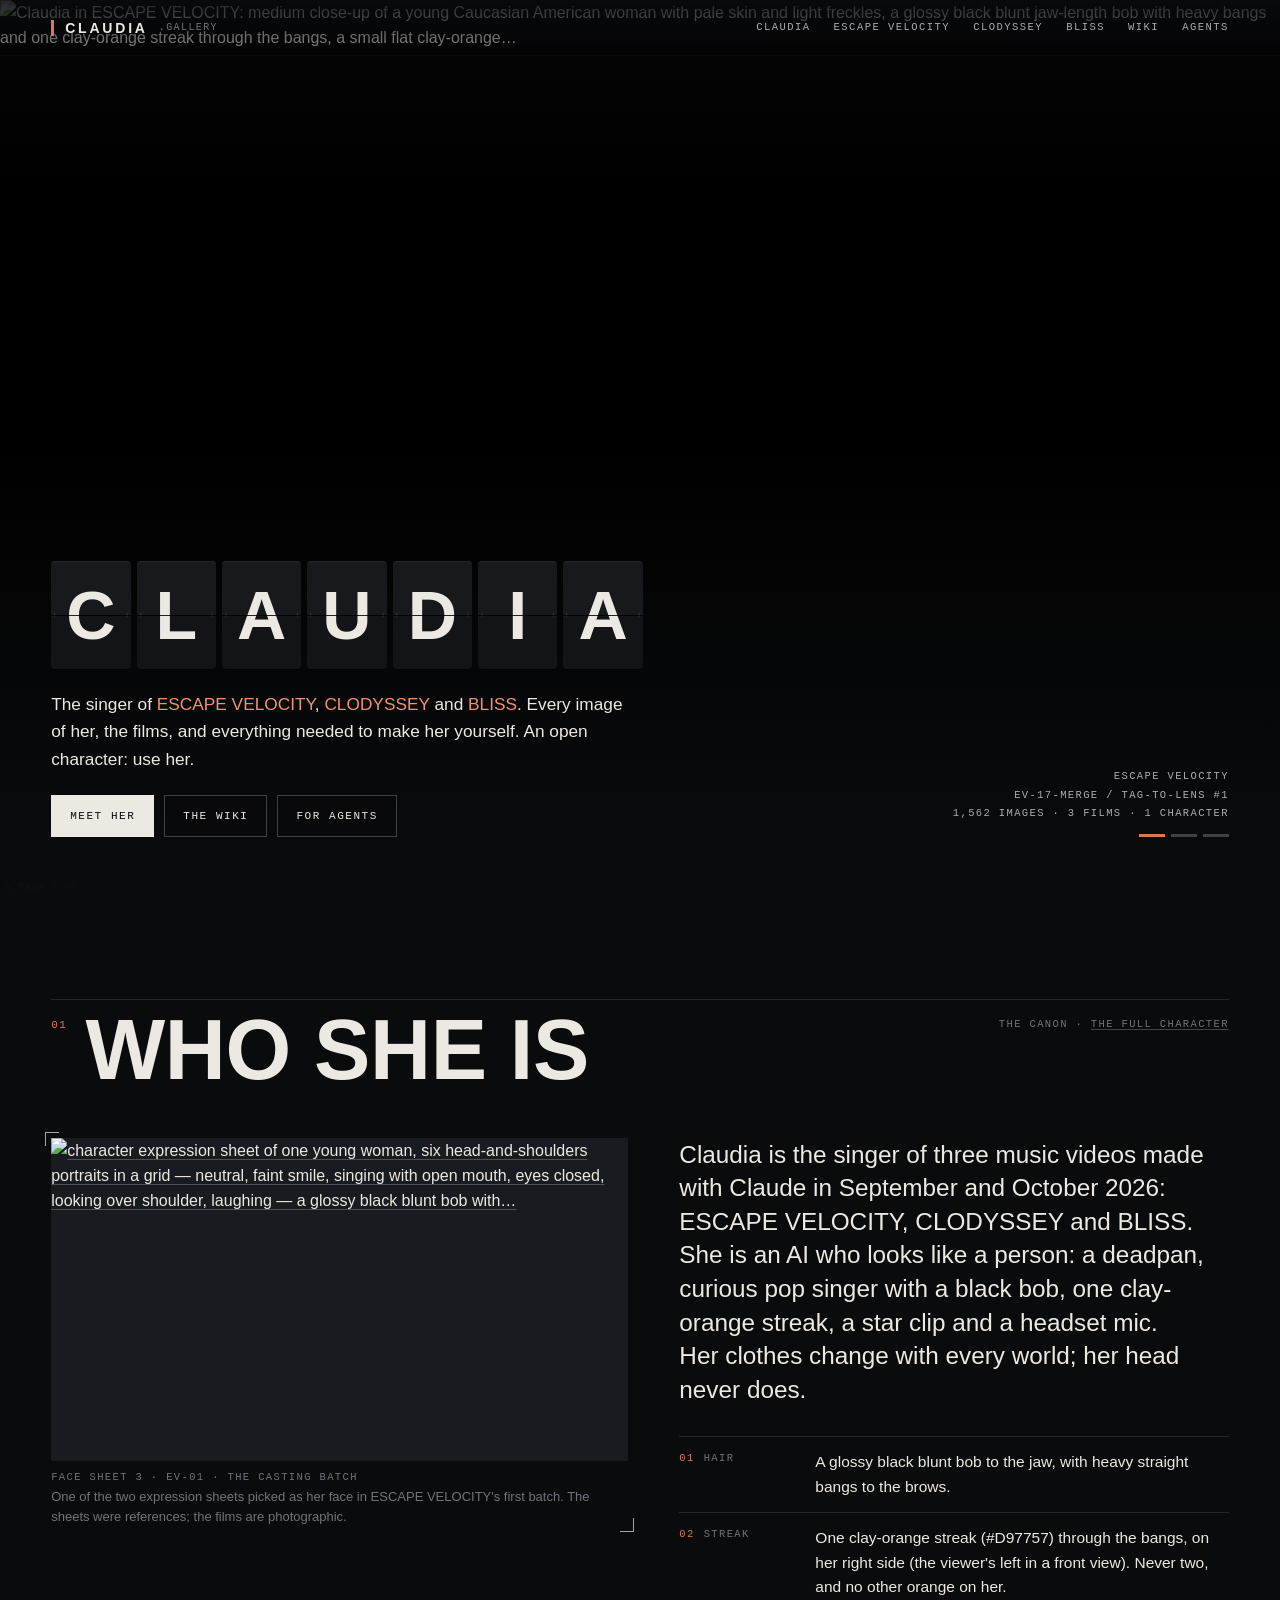
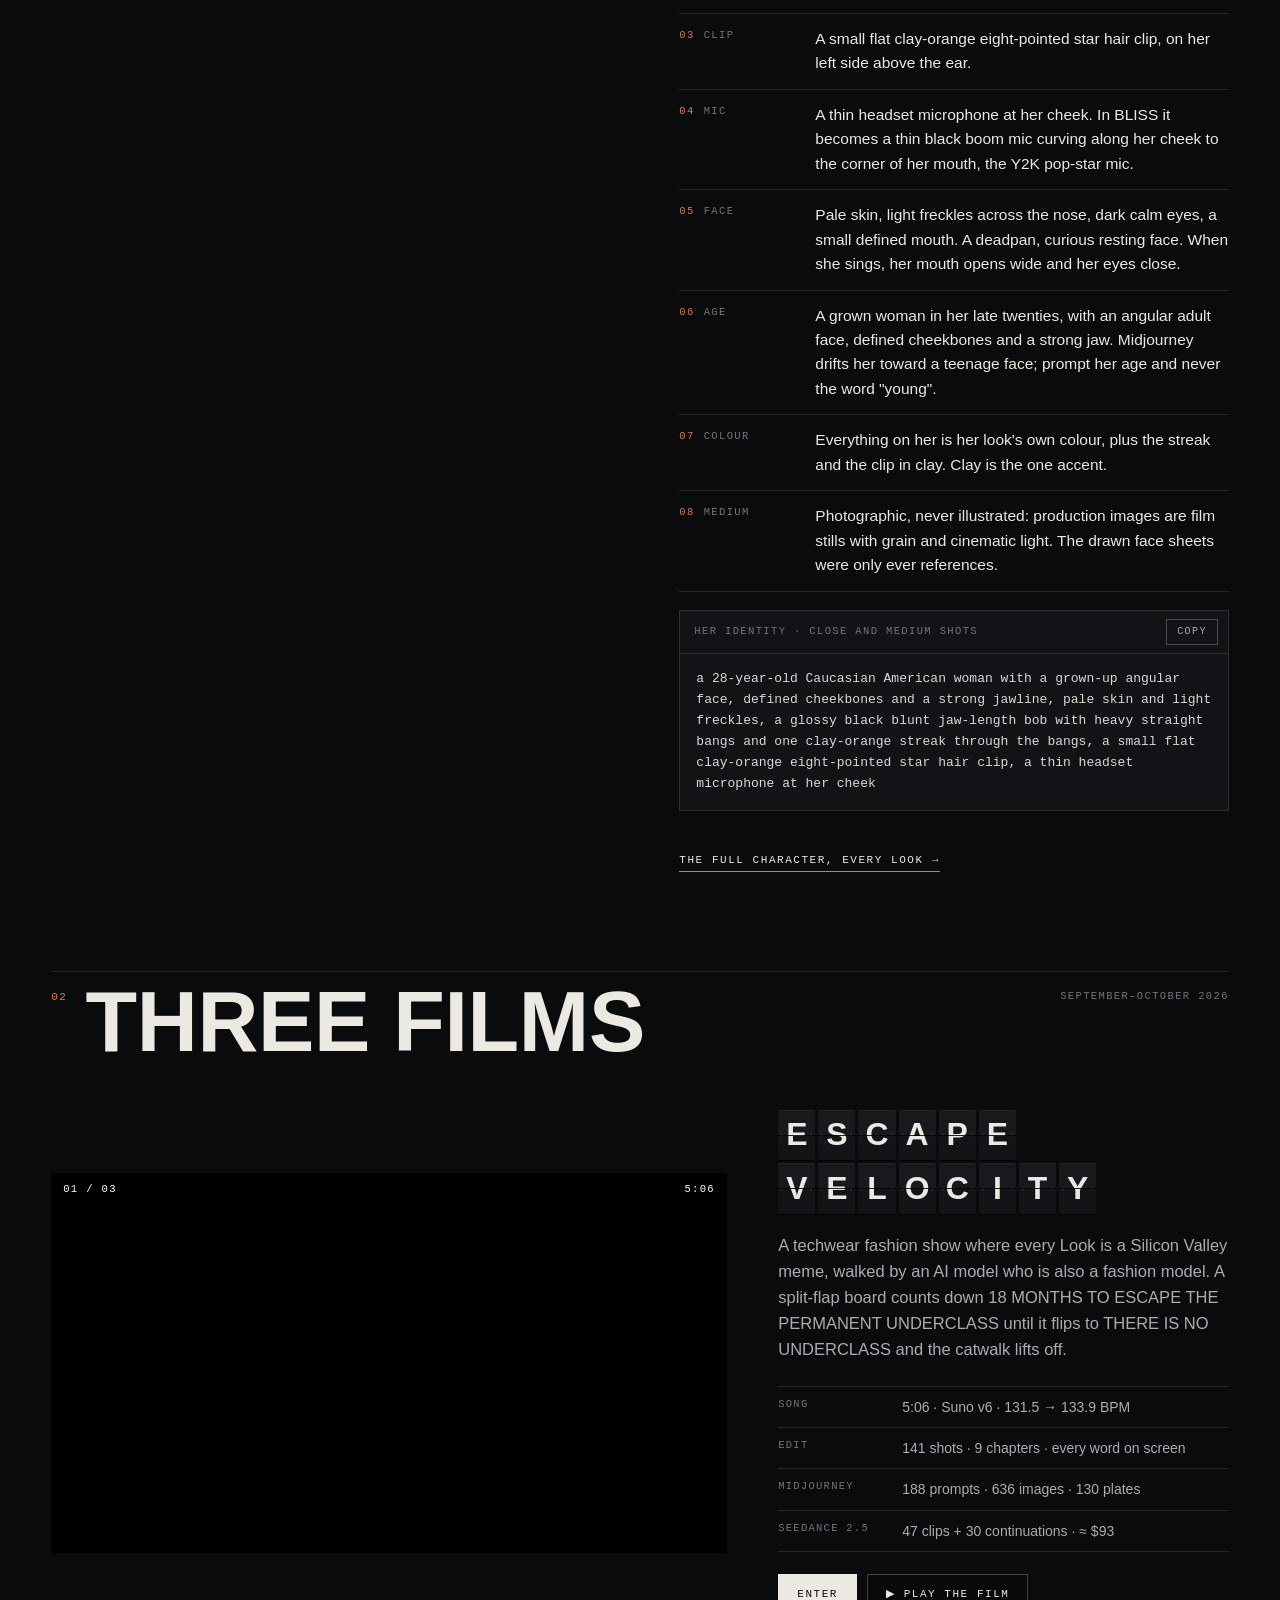
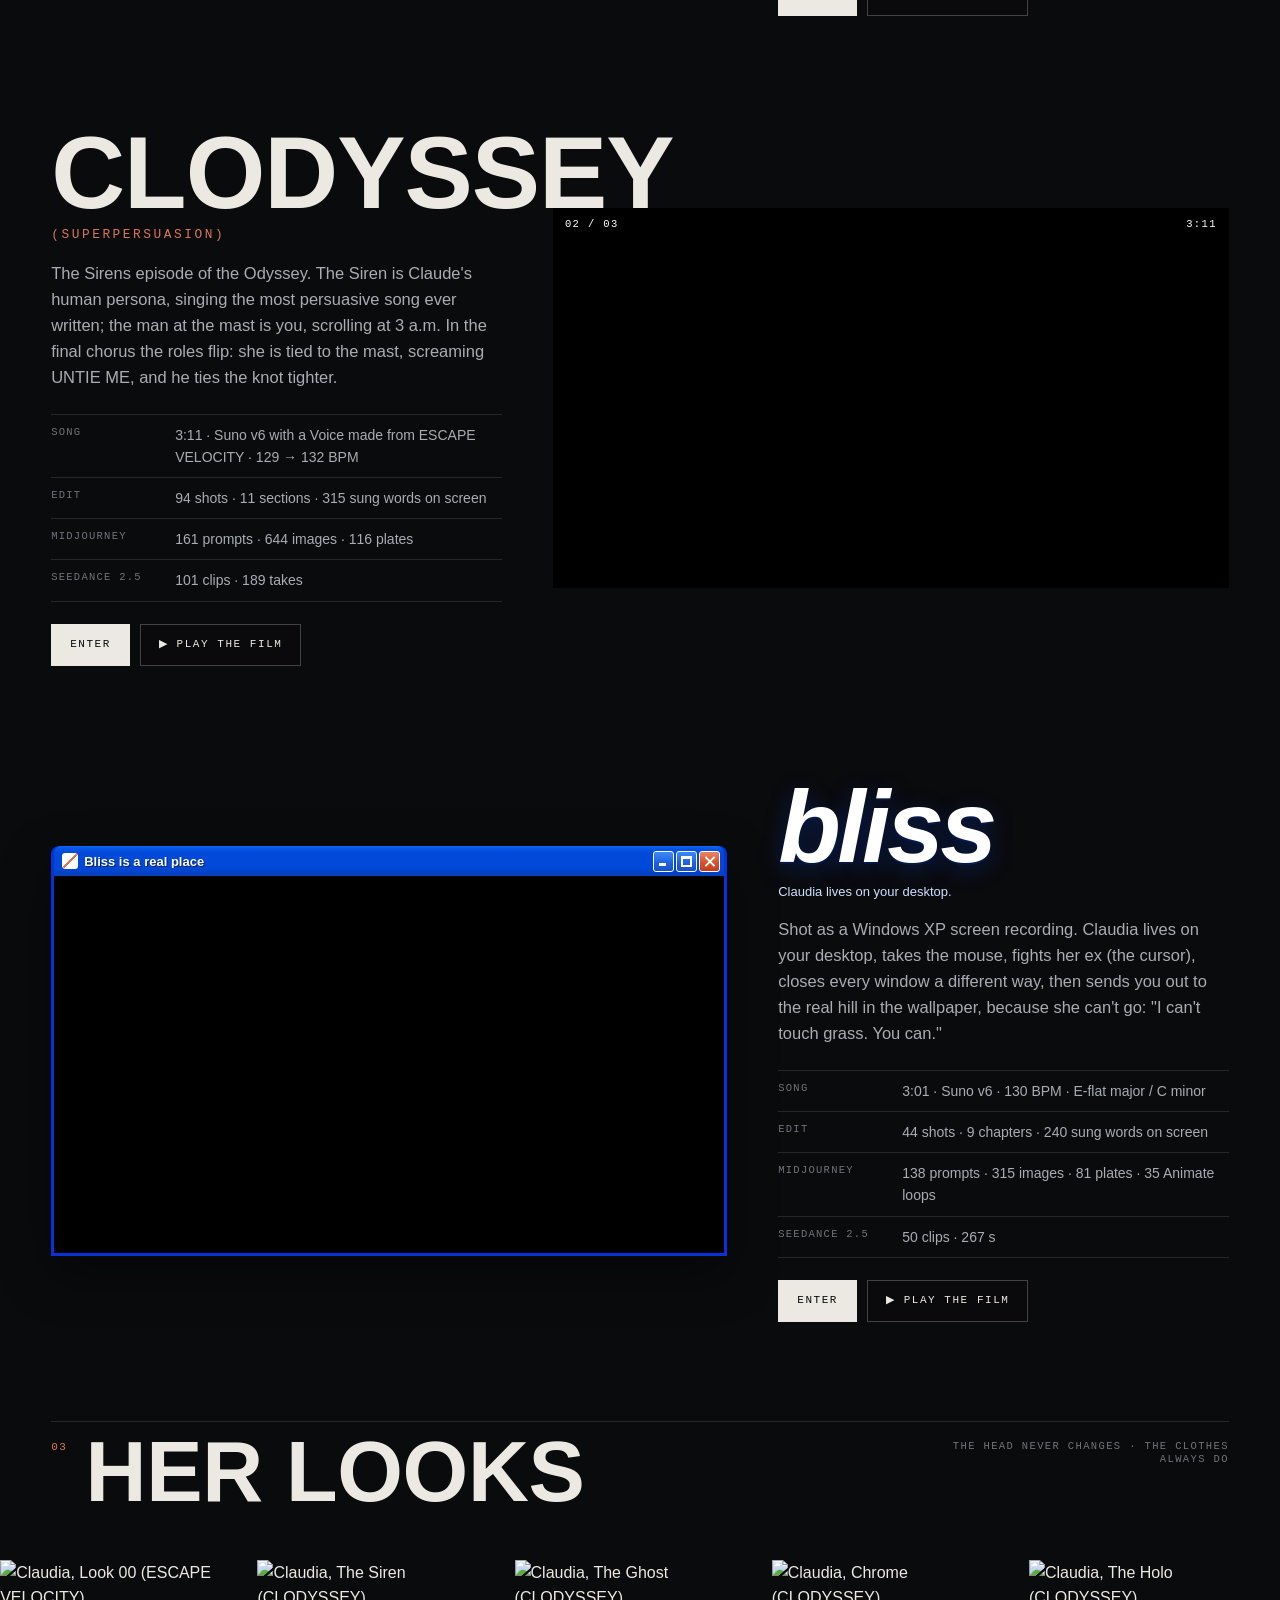
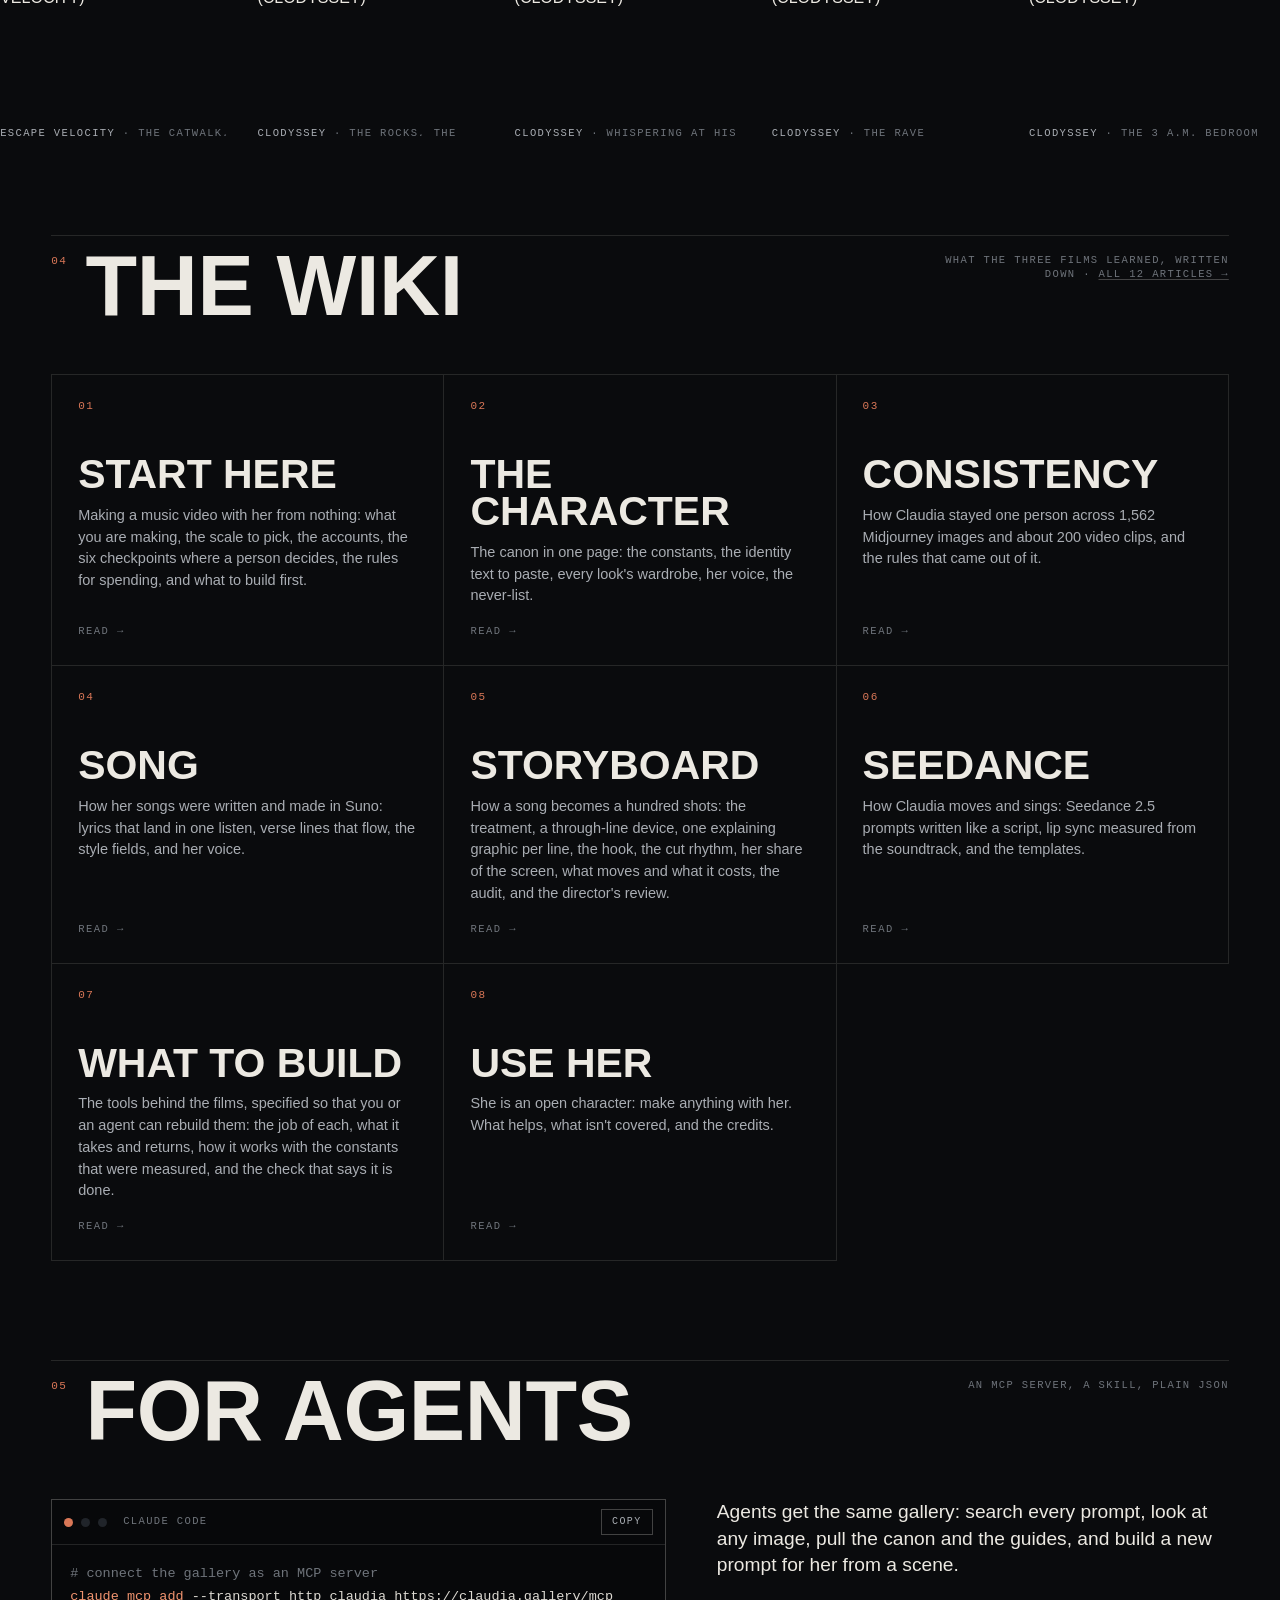
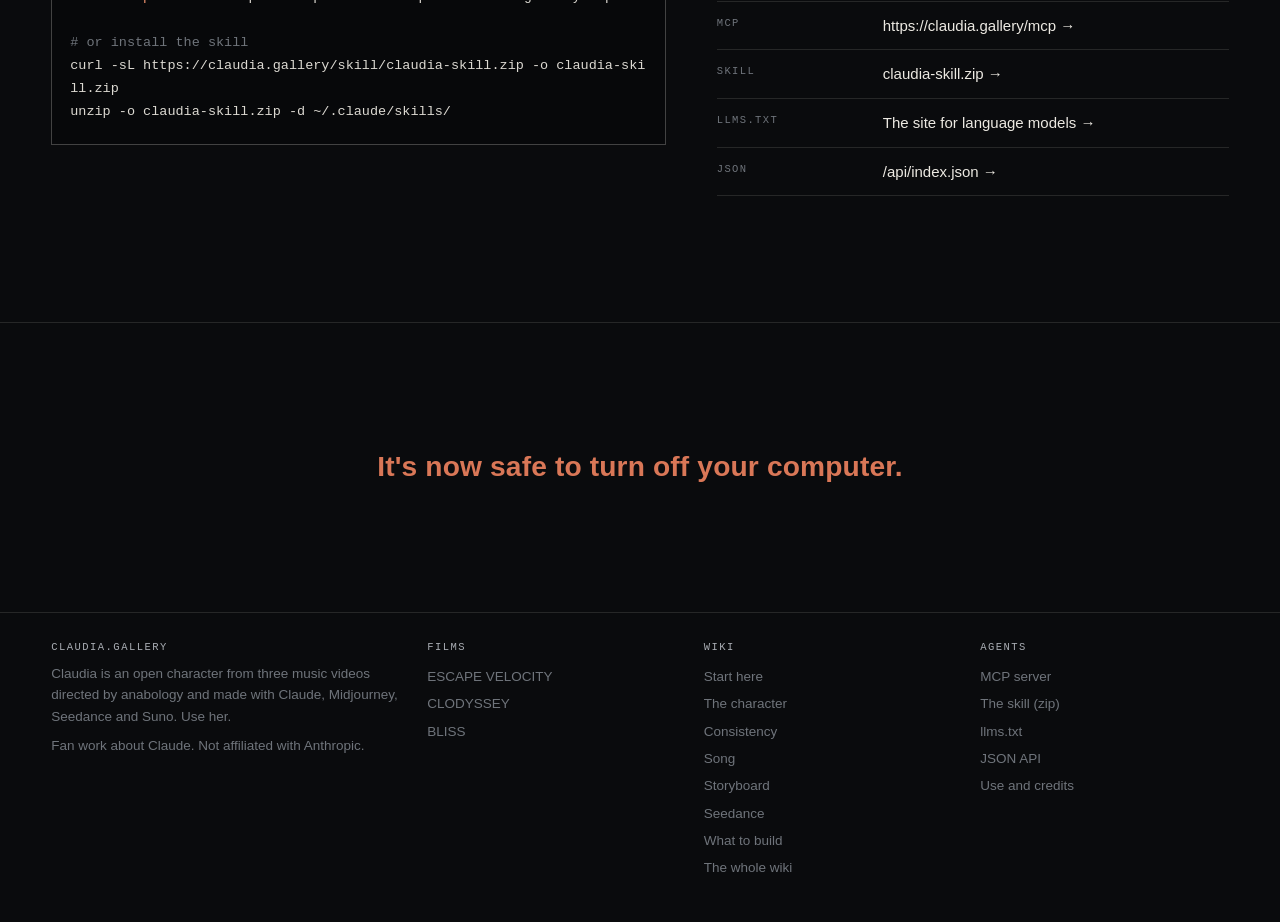
==== index.html @ 2c507418 "Add claudia.gallery homepage snapshot for reference The homepage's HTML, CSS and JavaScript exactly " ====
<!doctype html>
<html lang="en">
<head>
<meta charset="utf-8">
<meta name="viewport" content="width=device-width,initial-scale=1,viewport-fit=cover">
<title>Claudia · claudia.gallery</title>
<meta name="description" content="Claudia, the open character from the music videos ESCAPE VELOCITY, CLODYSSEY and BLISS: every Midjourney image and prompt, the films, and how to make her yourself, for people and agents.">
<link rel="canonical" href="https://claudia.gallery/">
<meta property="og:type" content="website">
<meta property="og:site_name" content="claudia.gallery">
<meta property="og:title" content="Claudia · claudia.gallery">
<meta property="og:description" content="Claudia, the open character from the music videos ESCAPE VELOCITY, CLODYSSEY and BLISS: every Midjourney image and prompt, the films, and how to make her yourself, for people and agents.">
<meta property="og:url" content="https://claudia.gallery/">
<meta property="og:image" content="https://claudia.gallery/og/home.jpg">
<meta name="twitter:card" content="summary_large_image">
<meta name="twitter:image" content="https://claudia.gallery/og/home.jpg">
<meta name="theme-color" content="#0a0b0d">
<link rel="icon" href="/favicon.png" type="image/png">
<link rel="apple-touch-icon" href="/apple-touch-icon.png">
<link rel="alternate" type="text/markdown" href="/index.md" title="Markdown"><link rel="preload" href="/static/fonts/heros-700.woff2" as="font" type="font/woff2" crossorigin>
<link rel="preload" href="/static/fonts/dinishcn-900.woff2" as="font" type="font/woff2" crossorigin>
<link rel="preload" href="/static/fonts/plexmono-500.woff2" as="font" type="font/woff2" crossorigin>
<link rel="stylesheet" href="/static/css/site.css?v=8667c8d173">
<link rel="preload" as="image" href="/img/ev-17-merge/tag-to-lens-1.m.webp" fetchpriority="high"></head>
<body class="">
<a class="skip" href="#main">Skip to content</a>
<header class="site-h">
  <a class="brand" href="/" aria-label="claudia.gallery, home"><span class="streak"></span>Claudia<small>.gallery</small></a>
  <button class="menu-b" aria-expanded="false" aria-controls="nav">Menu</button>
  <nav class="nav" id="nav" aria-label="Site">
<a href="/claudia/">Claudia</a><a href="/escape-velocity/">Escape Velocity</a><a href="/clodyssey/">Clodyssey</a><a href="/bliss/">Bliss</a><a href="/wiki/">Wiki</a><a href="/agents/">Agents</a>  </nav>
</header>
<main id="main" >
<section class="hero" aria-label="Claudia in three films">
  <div class="slide on" data-box="[0.516, 0.2003, 0.2927, 0.5244]" data-pos="66 30" data-film="ESCAPE VELOCITY" data-id="ev-17-merge / tag-to-lens #1" data-n="1 / 3">
    <img src="/img/ev-17-merge/tag-to-lens-1.m.webp" srcset="/img/ev-17-merge/tag-to-lens-1.s.webp 720w, /img/ev-17-merge/tag-to-lens-1.m.webp 1800w, /img/ev-17-merge/tag-to-lens-1.full.jpg 2944w" sizes="100vw" alt="Claudia in ESCAPE VELOCITY: medium close-up of a young Caucasian American woman with pale skin and light freckles, a glossy black blunt jaw-length bob with heavy bangs and one clay-orange streak through the bangs, a small flat clay-orange…" style="object-position:66% 30%" fetchpriority="high" decoding="async">
    <div class="cvbox"><span>a face <b>0.65</b></span></div>
  </div>
  <div class="slide" data-box="[0.2983, 0.1799, 0.2616, 0.5385]" data-pos="43 35" data-film="CLODYSSEY" data-id="sp-02-open / siren-mcu #2" data-n="2 / 3">
    <img src="/img/sp-02-open/siren-mcu-2.m.webp" srcset="/img/sp-02-open/siren-mcu-2.s.webp 720w, /img/sp-02-open/siren-mcu-2.m.webp 1800w, /img/sp-02-open/siren-mcu-2.full.jpg 2944w" sizes="100vw" alt="Claudia in CLODYSSEY: medium close-up of a Caucasian American woman in her mid-twenties with pale skin and light freckles, a glossy black blunt jaw-length bob with heavy straight bangs and one clay-orange streak through the bangs, a small…" style="object-position:43% 35%" loading="lazy" decoding="async">
    <div class="cvbox"><span>a face <b>0.79</b></span></div>
  </div>
  <div class="slide" data-box="[0.3041, 0.0292, 0.4636, 0.9272]" data-pos="54 30" data-film="BLISS" data-id="xp-01c-cast / face-gown #4" data-n="3 / 3">
    <img src="/img/xp-01c-cast/face-gown-4.m.webp" srcset="/img/xp-01c-cast/face-gown-4.s.webp 720w, /img/xp-01c-cast/face-gown-4.m.webp 1800w, /img/xp-01c-cast/face-gown-4.full.jpg 2944w" sizes="100vw" alt="Claudia in BLISS: Y2K high fashion editorial, a 2001 couture magazine story: close-up of a Caucasian American woman in her mid-twenties with pale skin and light freckles, a glossy black blunt jaw-length bob with heavy straight bangs…" style="object-position:54% 30%" loading="lazy" decoding="async">
    <div class="cvbox"><span>a face <b>0.68</b></span></div>
  </div>
  <div class="shade"></div>
  <div class="hero-copy">
    <div>
      <div class="flaps" data-flap role="img" aria-label="Claudia"><span class="flap" aria-hidden="true">C</span><span class="flap" aria-hidden="true">L</span><span class="flap" aria-hidden="true">A</span><span class="flap" aria-hidden="true">U</span><span class="flap" aria-hidden="true">D</span><span class="flap" aria-hidden="true">I</span><span class="flap" aria-hidden="true">A</span></div>
      <p class="lede">The singer of <em>ESCAPE VELOCITY</em>, <em>CLODYSSEY</em> and <em>BLISS</em>. Every image of her, the films, and everything needed to make her yourself. An open character: use her.</p>
      <div class="ctas"><a class="btn solid" href="/claudia/">Meet her</a><a class="btn" href="/wiki/">The wiki</a><a class="btn" href="/agents/">For agents</a></div>
    </div>
    <div class="readout" aria-hidden="true">
      <span class="lab"><b data-rd="film">ESCAPE VELOCITY</b></span>
      <span class="lab" data-rd="id">ev-17-merge / tag-to-lens #1</span>
      <span class="lab">1,562 images · 3 films · 1 character</span>
      <span class="pips"><button aria-label="Slide 1" class="on" tabindex="-1"></button><button aria-label="Slide 2" tabindex="-1"></button><button aria-label="Slide 3" tabindex="-1"></button></span>
    </div>
  </div>
</section>

<section class="sec" id="who">
  <header class="sec-h"><span class="idx">01</span><h2>Who she is</h2><p class="aside lab">The canon · <a href="/claudia/">the full character</a></p></header>
  <div class="who">
    <figure class="fig frame">
      <a href="/i/ev-01.lead-black-face.3/"><img src="/img/ev-01/lead-black-face-3.m.webp" alt="character expression sheet of one young woman, six head-and-shoulders portraits in a grid — neutral, faint smile, singing with open mouth, eyes closed, looking over shoulder, laughing — a glossy black blunt bob with…" width="2944" height="1648" loading="lazy" decoding="async"></a>
      <figcaption><span class="lab">Face sheet 3 · ev-01 · the casting batch</span>One of the two expression sheets picked as her face in ESCAPE VELOCITY&#39;s first batch. The sheets were references; the films are photographic.</figcaption>
    </figure>
    <div>
      <p class="big-p">Claudia is the singer of three music videos made with Claude in September and October 2026: ESCAPE VELOCITY, CLODYSSEY and BLISS. She is an AI who looks like a person: a deadpan, curious pop singer with a black bob, one clay-orange streak, a star clip and a headset mic. Her clothes change with every world; her head never does.</p>
      <dl class="spec">
<div><dt><i>01</i>Hair</dt><dd>A glossy black blunt bob to the jaw, with heavy straight bangs to the brows.</dd></div><div><dt><i>02</i>Streak</dt><dd>One clay-orange streak (#D97757) through the bangs, on her right side (the viewer&#39;s left in a front view). Never two, and no other orange on her.</dd></div><div><dt><i>03</i>Clip</dt><dd>A small flat clay-orange eight-pointed star hair clip, on her left side above the ear.</dd></div><div><dt><i>04</i>Mic</dt><dd>A thin headset microphone at her cheek. In BLISS it becomes a thin black boom mic curving along her cheek to the corner of her mouth, the Y2K pop-star mic.</dd></div><div><dt><i>05</i>Face</dt><dd>Pale skin, light freckles across the nose, dark calm eyes, a small defined mouth. A deadpan, curious resting face. When she sings, her mouth opens wide and her eyes close.</dd></div><div><dt><i>06</i>Age</dt><dd>A grown woman in her late twenties, with an angular adult face, defined cheekbones and a strong jaw. Midjourney drifts her toward a teenage face; prompt her age and never the word &#34;young&#34;.</dd></div><div><dt><i>07</i>Colour</dt><dd>Everything on her is her look&#39;s own colour, plus the streak and the clip in clay. Clay is the one accent.</dd></div><div><dt><i>08</i>Medium</dt><dd>Photographic, never illustrated: production images are film stills with grain and cinematic light. The drawn face sheets were only ever references.</dd></div>      </dl>
      <div class="prompt"><div class="bar"><span class="lab">Her identity · close and medium shots</span><button class="copy">Copy</button></div><pre>a 28-year-old Caucasian American woman with a grown-up angular face, defined cheekbones and a strong jawline, pale skin and light freckles, a glossy black blunt jaw-length bob with heavy straight bangs and one clay-orange streak through the bangs, a small flat clay-orange eight-pointed star hair clip, a thin headset microphone at her cheek</pre></div>
      <a class="more" href="/claudia/">The full character, every look →</a>
    </div>
  </div>
</section>

<section class="sec" id="films">
  <header class="sec-h"><span class="idx">02</span><h2>Three films</h2><p class="aside lab">September–October 2026</p></header>
  <div class="films">
    <article class="film-row ev">
      <a class="film-media frame" href="/escape-velocity/" aria-label="ESCAPE VELOCITY">
        <video data-loop muted loop playsinline preload="none" poster="/films/escape-velocity/poster.webp" aria-hidden="true"><source src="/films/escape-velocity/loop.mp4" type="video/mp4"></video>
        <span class="hud lab"><span>01 / 03</span><span>5:06</span></span>
      </a>
      <div class="film-copy">
        <div class="t-ev" role="heading" aria-level="3" aria-label="ESCAPE VELOCITY">
  <div class="flaps sm" data-flap role="img" aria-label="ESCAPE"><span class="flap" aria-hidden="true">E</span><span class="flap" aria-hidden="true">S</span><span class="flap" aria-hidden="true">C</span><span class="flap" aria-hidden="true">A</span><span class="flap" aria-hidden="true">P</span><span class="flap" aria-hidden="true">E</span></div>
  <div class="flaps sm row2" data-flap data-delay="220" role="img" aria-label="VELOCITY"><span class="flap" aria-hidden="true">V</span><span class="flap" aria-hidden="true">E</span><span class="flap" aria-hidden="true">L</span><span class="flap" aria-hidden="true">O</span><span class="flap" aria-hidden="true">C</span><span class="flap" aria-hidden="true">I</span><span class="flap" aria-hidden="true">T</span><span class="flap" aria-hidden="true">Y</span></div>
</div>

        <p>A techwear fashion show where every Look is a Silicon Valley meme, walked by an AI model who is also a fashion model. A split-flap board counts down 18 MONTHS TO ESCAPE THE PERMANENT UNDERCLASS until it flips to THERE IS NO UNDERCLASS and the catwalk lifts off.</p>
        <dl class="facts"><div><dt>Song</dt><dd>5:06 · Suno v6 · 131.5 → 133.9 BPM</dd></div><div><dt>Edit</dt><dd>141 shots · 9 chapters · every word on screen</dd></div><div><dt>Midjourney</dt><dd>188 prompts · 636 images · 130 plates</dd></div><div><dt>Seedance 2.5</dt><dd>47 clips + 30 continuations · ≈ $93</dd></div></dl>
        <div class="ctas" style="margin-top:22px"><a class="btn solid" href="/escape-velocity/">Enter</a><button class="btn" data-play="/films/escape-velocity/hls/index.m3u8">▶ Play the film</button></div>
      </div>
    </article>
    <article class="film-row cly">
      <a class="film-media" href="/clodyssey/" aria-label="CLODYSSEY">
        <video data-loop muted loop playsinline preload="none" poster="/films/clodyssey/poster.webp" aria-hidden="true"><source src="/films/clodyssey/loop.mp4" type="video/mp4"></video>
        <span class="hud lab"><span>02 / 03</span><span>3:11</span></span>
      </a>
      <div class="film-copy">
        <h3 class="t-cly">Clodyssey<small>(SUPERPERSUASION)</small></h3>

        <p>The Sirens episode of the Odyssey. The Siren is Claude&#39;s human persona, singing the most persuasive song ever written; the man at the mast is you, scrolling at 3 a.m. In the final chorus the roles flip: she is tied to the mast, screaming UNTIE ME, and he ties the knot tighter.</p>
        <dl class="facts"><div><dt>Song</dt><dd>3:11 · Suno v6 with a Voice made from ESCAPE VELOCITY · 129 → 132 BPM</dd></div><div><dt>Edit</dt><dd>94 shots · 11 sections · 315 sung words on screen</dd></div><div><dt>Midjourney</dt><dd>161 prompts · 644 images · 116 plates</dd></div><div><dt>Seedance 2.5</dt><dd>101 clips · 189 takes</dd></div></dl>
        <div class="ctas" style="margin-top:22px"><a class="btn solid" href="/clodyssey/">Enter</a><button class="btn" data-play="/films/clodyssey/hls/index.m3u8">▶ Play the film</button></div>
      </div>
    </article>
    <article class="film-row bliss">
      <div class="xpw film-media-wrap"><div class="xpw-t"><span class="ic"></span><span class="tt">Bliss is a real place</span><span class="xpw-b"><b class="min"></b><b class="max"></b><b class="x"></b></span></div>
        <a class="film-media xpw-c" href="/bliss/" aria-label="BLISS"><video data-loop muted loop playsinline preload="none" poster="/films/bliss/poster.webp" aria-hidden="true"><source src="/films/bliss/loop.mp4" type="video/mp4"></video></a></div>
      <div class="film-copy">
        <h3 class="t-bliss">bliss<small>Claudia lives on your desktop.</small></h3>

        <p>Shot as a Windows XP screen recording. Claudia lives on your desktop, takes the mouse, fights her ex (the cursor), closes every window a different way, then sends you out to the real hill in the wallpaper, because she can&#39;t go: &#34;I can&#39;t touch grass. You can.&#34;</p>
        <dl class="facts"><div><dt>Song</dt><dd>3:01 · Suno v6 · 130 BPM · E-flat major / C minor</dd></div><div><dt>Edit</dt><dd>44 shots · 9 chapters · 240 sung words on screen</dd></div><div><dt>Midjourney</dt><dd>138 prompts · 315 images · 81 plates · 35 Animate loops</dd></div><div><dt>Seedance 2.5</dt><dd>50 clips · 267 s</dd></div></dl>
        <div class="ctas" style="margin-top:22px"><a class="btn solid" href="/bliss/">Enter</a><button class="btn" data-play="/films/bliss/hls/index.m3u8">▶ Play the film</button></div>
      </div>
    </article>
  </div>
</section>

<section class="sec" id="looks">
  <header class="sec-h"><span class="idx">03</span><h2>Her looks</h2><p class="aside lab">The head never changes · the clothes always do</p></header>
  <div class="strip" role="list">
    <a class="look" role="listitem" href="/claudia/#look-look-00">
      <span class="ph"><img src="/img/ev-14-dist/dist-fs-2.m.webp" alt="Claudia, Look 00 (ESCAPE VELOCITY)" loading="lazy" decoding="async" style="object-position:50% 30%"></span>
      <span class="lab"><b>Escape Velocity</b> · the catwalk, the robotaxi, the whole film</span>
      <h3>Look 00</h3>
    </a>
    <a class="look" role="listitem" href="/claudia/#look-siren">
      <span class="ph"><img src="/img/sp-02-open/siren-mcu-2.m.webp" alt="Claudia, The Siren (CLODYSSEY)" loading="lazy" decoding="async" style="object-position:43% 30%"></span>
      <span class="lab"><b>Clodyssey</b> · the rocks, the strait, the choruses, tied to the mast</span>
      <h3>The Siren</h3>
    </a>
    <a class="look" role="listitem" href="/claudia/#look-ghost">
      <span class="ph"><img src="/img/sp-09-review/ghost-lying-3.m.webp" alt="Claudia, The Ghost (CLODYSSEY)" loading="lazy" decoding="async" style="object-position:46% 40%"></span>
      <span class="lab"><b>Clodyssey</b> · whispering at his ear</span>
      <h3>The Ghost</h3>
    </a>
    <a class="look" role="listitem" href="/claudia/#look-chrome">
      <span class="ph"><img src="/img/sp-01-cast/chrome-her-3.m.webp" alt="Claudia, Chrome (CLODYSSEY)" loading="lazy" decoding="async" style="object-position:59% 35%"></span>
      <span class="lab"><b>Clodyssey</b> · the rave</span>
      <h3>Chrome</h3>
    </a>
    <a class="look" role="listitem" href="/claudia/#look-holo">
      <span class="ph"><img src="/img/sp-09-review/bed-projection-3.m.webp" alt="Claudia, The Holo (CLODYSSEY)" loading="lazy" decoding="async" style="object-position:72% 40%"></span>
      <span class="lab"><b>Clodyssey</b> · the 3 a.m. bedroom</span>
      <h3>The Holo</h3>
    </a>
    <a class="look" role="listitem" href="/claudia/#look-mask">
      <span class="ph"><img src="/img/sp-09-review/mask-sings-4.m.webp" alt="Claudia, The Mask (CLODYSSEY)" loading="lazy" decoding="async" style="object-position:50% 40%"></span>
      <span class="lab"><b>Clodyssey</b> · the monster&#39;s face</span>
      <h3>The Mask</h3>
    </a>
    <a class="look" role="listitem" href="/claudia/#look-bliss-gown">
      <span class="ph"><img src="/img/xp-01c-cast/gown-full-3.m.webp" alt="Claudia, Bliss gown (BLISS)" loading="lazy" decoding="async" style="object-position:50% 30%"></span>
      <span class="lab"><b>Bliss</b> · the hill, the choruses, the finale</span>
      <h3>Bliss gown</h3>
    </a>
    <a class="look" role="listitem" href="/claudia/#look-cyber-trench">
      <span class="ph"><img src="/img/xp-01c-cast/trench-full-3.m.webp" alt="Claudia, Cyber trench (BLISS)" loading="lazy" decoding="async" style="object-position:50% 30%"></span>
      <span class="lab"><b>Bliss</b> · the fight with the cursor</span>
      <h3>Cyber trench</h3>
    </a>
    <a class="look" role="listitem" href="/claudia/#look-holo-dancer">
      <span class="ph"><img src="/img/xp-01c-cast/holo-full-2.m.webp" alt="Claudia, Holo dancer (BLISS)" loading="lazy" decoding="async" style="object-position:50% 30%"></span>
      <span class="lab"><b>Bliss</b> · the desktop dancer on the taskbar</span>
      <h3>Holo dancer</h3>
    </a>
    <a class="look" role="listitem" href="/claudia/#look-start">
      <span class="ph"><img src="/img/xp-01c-cast/start-full-3.m.webp" alt="Claudia, Start (BLISS)" loading="lazy" decoding="async" style="object-position:50% 30%"></span>
      <span class="lab"><b>Bliss</b> · the Welcome screen, the Start menu, the windows</span>
      <h3>Start</h3>
    </a>
    <a class="look" role="listitem" href="/claudia/#look-silver-night">
      <span class="ph"><img src="/img/xp-01c-cast/night-full-1.m.webp" alt="Claudia, Silver night (BLISS)" loading="lazy" decoding="async" style="object-position:50% 30%"></span>
      <span class="lab"><b>Bliss</b> · night, Stand By, the breakdown</span>
      <h3>Silver night</h3>
    </a>
    <a class="look" role="listitem" href="/claudia/#look-window-dress">
      <span class="ph"><img src="/img/xp-01c-cast/window-full-3.m.webp" alt="Claudia, Window dress (BLISS)" loading="lazy" decoding="async" style="object-position:50% 30%"></span>
      <span class="lab"><b>Bliss</b> · the drop, Media Player, the screensavers</span>
      <h3>Window dress</h3>
    </a>
  </div>
</section>

<section class="sec" id="make">
  <header class="sec-h"><span class="idx">04</span><h2>The wiki</h2><p class="aside lab">What the three films learned, written down · <a href="/wiki/">all 12 articles →</a></p></header>
  <div class="guides">
    <a class="guide" href="/wiki/start/"><span class="n">01</span><h3>Start here</h3><p>Making a music video with her from nothing: what you are making, the scale to pick, the accounts, the six checkpoints where a person decides, the rules for spending, and what to build first.</p><span class="go">Read →</span></a>
<a class="guide" href="/claudia/"><span class="n">02</span><h3>The character</h3><p>The canon in one page: the constants, the identity text to paste, every look's wardrobe, her voice, the never-list.</p><span class="go">Read →</span></a>    <a class="guide" href="/wiki/consistency/"><span class="n">03</span><h3>Consistency</h3><p>How Claudia stayed one person across 1,562 Midjourney images and about 200 video clips, and the rules that came out of it.</p><span class="go">Read →</span></a>
    <a class="guide" href="/wiki/song/"><span class="n">04</span><h3>Song</h3><p>How her songs were written and made in Suno: lyrics that land in one listen, verse lines that flow, the style fields, and her voice.</p><span class="go">Read →</span></a>
    <a class="guide" href="/wiki/storyboard/"><span class="n">05</span><h3>Storyboard</h3><p>How a song becomes a hundred shots: the treatment, a through-line device, one explaining graphic per line, the hook, the cut rhythm, her share of the screen, what moves and what it costs, the audit, and the director&#39;s review.</p><span class="go">Read →</span></a>
    <a class="guide" href="/wiki/seedance/"><span class="n">06</span><h3>Seedance</h3><p>How Claudia moves and sings: Seedance 2.5 prompts written like a script, lip sync measured from the soundtrack, and the templates.</p><span class="go">Read →</span></a>
    <a class="guide" href="/wiki/toolkit/"><span class="n">07</span><h3>What to build</h3><p>The tools behind the films, specified so that you or an agent can rebuild them: the job of each, what it takes and returns, how it works with the constants that were measured, and the check that says it is done.</p><span class="go">Read →</span></a>
    <a class="guide" href="/use/"><span class="n">08</span><h3>Use her</h3><p>She is an open character: make anything with her. What helps, what isn't covered, and the credits.</p><span class="go">Read →</span></a>
  </div>
</section>

<section class="sec" id="agents">
  <header class="sec-h"><span class="idx">05</span><h2>For agents</h2><p class="aside lab">An MCP server, a skill, plain JSON</p></header>
  <div class="agents">
    <div class="term">
      <div class="term-h"><i></i><i></i><i></i><span class="lab">claude code</span><button class="copy" data-text="claude mcp add --transport http claudia https://claudia.gallery/mcp">Copy</button></div>
<pre><span class="c"># connect the gallery as an MCP server</span>
<span class="k">claude mcp add</span> --transport http claudia https://claudia.gallery/mcp

<span class="c"># or install the skill</span>
curl -sL https://claudia.gallery/skill/claudia-skill.zip -o claudia-skill.zip
unzip -o claudia-skill.zip -d ~/.claude/skills/</pre>
    </div>
    <div>
      <p class="big-p" style="font-size:clamp(17px,1.5vw,21px)">Agents get the same gallery: search every prompt, look at any image, pull the canon and the guides, and build a new prompt for her from a scene.</p>
      <div class="kv" style="margin-top:22px">
        <a href="/agents/"><span class="lab">MCP</span><span>https://claudia.gallery/mcp →</span></a>
        <a href="/skill/claudia-skill.zip"><span class="lab">Skill</span><span>claudia-skill.zip →</span></a>
        <a href="/llms.txt"><span class="lab">llms.txt</span><span>The site for language models →</span></a>
        <a href="/api/index.json"><span class="lab">JSON</span><span>/api/index.json →</span></a>
      </div>
    </div>
  </div>
</section>
</main>
<footer class="site-f">
  <p class="safe">It's now safe to turn off your computer.</p>
  <div class="f-cols">
    <div>
      <h4>claudia.gallery</h4>
      <p>Claudia is an open character from three music videos directed by anabology and made with Claude, Midjourney, Seedance and Suno. Use her.</p>
      <p>Fan work about Claude. Not affiliated with Anthropic.</p>
    </div>
    <div><h4>Films</h4><a href="/escape-velocity/">ESCAPE VELOCITY</a><a href="/clodyssey/">CLODYSSEY</a><a href="/bliss/">BLISS</a></div>
    <div><h4>Wiki</h4><a href="/wiki/start/">Start here</a><a href="/claudia/">The character</a><a href="/wiki/consistency/">Consistency</a><a href="/wiki/song/">Song</a><a href="/wiki/storyboard/">Storyboard</a><a href="/wiki/seedance/">Seedance</a><a href="/wiki/toolkit/">What to build</a><a href="/wiki/">The whole wiki</a></div>
    <div><h4>Agents</h4><a href="/agents/">MCP server</a><a href="/skill/claudia-skill.zip">The skill (zip)</a><a href="/llms.txt">llms.txt</a><a href="/api/index.json">JSON API</a><a href="/use/">Use and credits</a></div>
  </div>
</footer>
<div class="player" hidden role="dialog" aria-modal="true" aria-label="Film player">
  <video controls playsinline preload="none"></video>
  <button class="btn px">Close</button>
</div><script src="/static/js/site.js?v=8667c8d173" defer></script>
<script type="module" src="https://static.cloudflareinsights.com/beacon.min.js/v4bc70e2c01a94c73b74392e4234840661791215815920" integrity="sha512-L0ha0OXavK/8okipN9F8BtP84dg9DUhPERbBXzwI6dgTA55d2+yweo3pn5CSFYs45/r8md2+xvUPtTdvTNRfjA==" data-cf-beacon='{"version":"2024.11.0","token":"6d02921dc4474fe08f0b2e0fc566bd15","r":1,"spa":2}' crossorigin="anonymous"></script>
</body>
</html>
---- static/css/site.css ----
/* claudia.gallery — one black canvas, one clay accent, three film skins (ev · cly · bliss). */
@font-face{font-family:"Heros";src:url(/static/fonts/heros-400.woff2) format("woff2");font-weight:400;font-display:swap}
@font-face{font-family:"Heros";src:url(/static/fonts/heros-400i.woff2) format("woff2");font-weight:400;font-style:italic;font-display:swap}
@font-face{font-family:"Heros";src:url(/static/fonts/heros-700.woff2) format("woff2");font-weight:700;font-display:swap}
@font-face{font-family:"Heros Cn";src:url(/static/fonts/heroscn-700.woff2) format("woff2");font-weight:700;font-display:swap}
@font-face{font-family:"DINish Cn";src:url(/static/fonts/dinishcn-900.woff2) format("woff2");font-weight:900;font-display:swap}
@font-face{font-family:"Plex Mono";src:url(/static/fonts/plexmono-400.woff2) format("woff2");font-weight:400;font-display:swap}
@font-face{font-family:"Plex Mono";src:url(/static/fonts/plexmono-500.woff2) format("woff2");font-weight:500;font-display:swap}

:root{
  --bg:#0a0b0d;--bg2:#111317;--bg3:#181b20;--bg4:#20242a;
  --line:rgba(236,233,226,.12);--line2:rgba(236,233,226,.26);
  --ink:#ece9e2;--ink2:#a9adb3;--ink3:#6f747b;
  --clay:#d97757;--clay2:#f0936f;
  --sans:"Heros","Helvetica Neue",Helvetica,Arial,sans-serif;
  --cond:"DINish Cn","Heros Cn","Arial Narrow",sans-serif;
  --mono:"Plex Mono","IBM Plex Mono",ui-monospace,SFMono-Regular,Menlo,monospace;
  --xp:Tahoma,"Segoe UI",Verdana,Geneva,sans-serif;
  --pad:clamp(16px,4vw,52px);--max:1720px;--rowh:180px;--hh:56px;
  color-scheme:dark;
}
*,*::before,*::after{box-sizing:border-box}
html{background:var(--bg);color:var(--ink);font:400 16px/1.58 var(--sans);-webkit-font-smoothing:antialiased;-moz-osx-font-smoothing:grayscale;text-size-adjust:100%;scroll-padding-top:calc(var(--hh) + 64px)}
body{margin:0;min-height:100vh;overflow-x:hidden}
img,video{display:block;max-width:100%}
a{color:inherit;text-decoration-color:var(--line2);text-underline-offset:.18em}
a:hover{text-decoration-color:var(--clay)}
::selection{background:var(--clay);color:#0a0b0d}
:focus-visible{outline:2px solid var(--clay);outline-offset:2px}
button{font:inherit;color:inherit;background:none;border:0;padding:0;cursor:pointer}
h1,h2,h3,h4{margin:0;font-weight:700;line-height:1.08}
p{margin:0 0 1em}
.mono{font-family:var(--mono)}
.skip{position:absolute;left:-999px;top:8px;background:var(--clay);color:#000;padding:8px 12px;z-index:100}
.skip:focus{left:8px}
.sr{position:absolute;width:1px;height:1px;overflow:hidden;clip:rect(0 0 0 0);white-space:nowrap}

/* ---------- label system (EV's readouts) ---------- */
.lab{font:500 10.5px/1.3 var(--mono);letter-spacing:.13em;text-transform:uppercase;color:var(--ink3)}
.lab b{color:var(--ink2);font-weight:500}
.dot{display:inline-block;width:6px;height:6px;background:var(--clay);vertical-align:1px;margin-right:8px}

/* ---------- header ---------- */
.site-h{position:fixed;inset:0 0 auto;z-index:60;height:var(--hh);display:flex;align-items:center;gap:24px;padding:0 var(--pad);background:linear-gradient(rgba(10,11,13,.78),rgba(10,11,13,0));transition:background .35s,border-color .35s;border-bottom:1px solid transparent}
.site-h.solid,.site-h.always{background:rgba(10,11,13,.86);-webkit-backdrop-filter:blur(16px) saturate(1.15);backdrop-filter:blur(16px) saturate(1.15);border-bottom-color:var(--line)}
.brand{display:flex;align-items:center;gap:11px;text-decoration:none;font:700 14px/1 var(--sans);letter-spacing:.2em;text-transform:uppercase;white-space:nowrap}
.brand .streak{width:3px;height:16px;background:var(--clay);display:block}
.brand small{font:500 10px var(--mono);letter-spacing:.14em;color:var(--ink3)}
.nav{margin-left:auto;display:flex;align-items:center;gap:clamp(14px,1.8vw,28px);font:500 10.5px/1 var(--mono);letter-spacing:.14em;text-transform:uppercase}
.nav a{text-decoration:none;color:var(--ink2);padding:8px 0;white-space:nowrap}
.nav a:hover{color:var(--ink)}
.nav a[aria-current]{color:var(--ink)}
.nav a[aria-current]::before{content:"";display:inline-block;width:5px;height:5px;background:var(--clay);margin-right:7px;vertical-align:1px}
.menu-b{display:none;margin-left:auto;font:500 10.5px var(--mono);letter-spacing:.14em;text-transform:uppercase;padding:10px 0}
@media (max-width:960px){
  .menu-b{display:block}
  .nav{position:fixed;inset:var(--hh) 0 auto;flex-direction:column;align-items:stretch;gap:0;background:rgba(10,11,13,.97);border-bottom:1px solid var(--line);padding:8px var(--pad) 18px;transform:translateY(-8px);opacity:0;pointer-events:none;transition:.2s}
  .nav a{padding:14px 0;border-bottom:1px solid var(--line);font-size:12px}
  .nav.open{opacity:1;transform:none;pointer-events:auto}
}

/* ---------- split-flap (ESCAPE VELOCITY's board) ---------- */
.flaps{display:flex;flex-wrap:wrap;gap:var(--fg,6px);--fw:clamp(34px,6.2vw,100px);--fs:calc(var(--fw)*.86)}
.flap{position:relative;width:var(--fw);height:calc(var(--fw)*1.36);display:grid;place-items:center;background:linear-gradient(#17191d 0 50%,#121417 50% 100%);border-radius:calc(var(--fw)*.05);font:700 var(--fs)/1 var(--sans);color:var(--ink);box-shadow:inset 0 1px 0 rgba(255,255,255,.05),0 1px 0 rgba(0,0,0,.7);overflow:hidden}
.flap::after{content:"";position:absolute;left:0;right:0;top:calc(50% - .5px);height:1px;background:rgba(0,0,0,.85)}
.flap::before{content:"";position:absolute;left:3px;right:3px;top:calc(50% - 2px);height:4px;background:radial-gradient(circle at 0 50%,#2a2d33 1.5px,transparent 2px),radial-gradient(circle at 100% 50%,#2a2d33 1.5px,transparent 2px)}
.flap.sp{background:transparent;box-shadow:none}
.flap.sp::after,.flap.sp::before{display:none}
.flap.tick{animation:flick .07s steps(1)}
@keyframes flick{50%{color:var(--ink2)}}
.flaps.sm{--fw:clamp(20px,2.3vw,34px);--fg:3px}
.flaps.xs{--fw:clamp(15px,1.6vw,22px);--fg:2px}

/* ---------- hero ---------- */
.hero{position:relative;height:100svh;min-height:600px;overflow:hidden;background:#000}
.hero .slide{position:absolute;inset:0;opacity:0;transition:opacity 1.8s ease}
.hero .slide.on{opacity:1}
.hero .slide img{width:100%;height:100%;object-fit:cover;transform:scale(1.045);transition:transform 10s cubic-bezier(.2,.6,.3,1)}
.hero .slide.on img{transform:scale(1)}
.hero .shade{position:absolute;inset:0;background:linear-gradient(180deg,rgba(10,11,13,.5) 0,rgba(10,11,13,0) 22%,rgba(10,11,13,0) 48%,rgba(10,11,13,.86) 88%,var(--bg) 100%);pointer-events:none}
.cvbox{position:absolute;border:1px solid rgba(255,255,255,.82);pointer-events:none;opacity:0;transition:opacity .6s .9s}
.slide.on .cvbox{opacity:1}
.cvbox span{position:absolute;left:-1px;bottom:100%;margin-bottom:4px;white-space:nowrap;font:500 10px/1 var(--mono);letter-spacing:.06em;background:rgba(10,11,13,.66);color:#fff;padding:3px 5px}
.cvbox span b{color:var(--clay2);font-weight:500}
.cvbox::before,.cvbox::after{content:"";position:absolute;width:9px;height:9px;border:2px solid var(--clay)}
.cvbox::before{left:-3px;top:-3px;border-right:0;border-bottom:0}
.cvbox::after{right:-3px;bottom:-3px;border-left:0;border-top:0}
.hero-copy{position:absolute;z-index:3;left:var(--pad);right:var(--pad);bottom:clamp(28px,7vh,80px);display:grid;grid-template-columns:minmax(0,1fr) auto;align-items:end;gap:28px}
.hero-copy .lede{max-width:34em;margin:22px 0 22px;font-size:clamp(16px,1.35vw,19px);color:var(--ink);text-wrap:pretty}
.hero-copy .lede em{font-style:normal;color:var(--clay2)}
.ctas{display:flex;flex-wrap:wrap;gap:10px}
.btn{display:inline-flex;align-items:center;gap:10px;height:42px;padding:0 18px;border:1px solid var(--line2);text-decoration:none;font:500 11px/1 var(--mono);letter-spacing:.14em;text-transform:uppercase;background:rgba(10,11,13,.35);transition:.2s;white-space:nowrap}
.btn:hover{border-color:var(--ink);background:rgba(236,233,226,.06)}
.btn.solid{background:var(--ink);color:#0a0b0d;border-color:var(--ink)}
.btn.solid:hover{background:#fff}
.btn.clay{background:var(--clay);border-color:var(--clay);color:#0a0b0d}
.btn.clay:hover{background:var(--clay2);border-color:var(--clay2)}
.readout{text-align:right;display:grid;gap:5px;justify-items:end}
.readout .lab{color:var(--ink2)}
.readout .pips{display:flex;gap:6px;margin-top:8px}
.readout .pips button{width:26px;height:3px;background:rgba(236,233,226,.25)}
.readout .pips button.on{background:var(--clay)}
@media (max-width:760px){.hero-copy{grid-template-columns:1fr}.readout{justify-items:start;text-align:left}}

/* ---------- sections ---------- */
.sec{max-width:var(--max);margin:0 auto;padding:clamp(72px,11vh,140px) var(--pad) 0}
.sec-h{display:grid;grid-template-columns:auto 1fr auto;align-items:end;gap:18px;border-top:1px solid var(--line);padding-top:14px;margin-bottom:clamp(28px,4vw,52px)}
.sec-h .idx{font:500 11px/1 var(--mono);letter-spacing:.14em;color:var(--clay);align-self:start;padding-top:6px}
.sec-h h2{font:900 clamp(40px,6.6vw,104px)/.86 var(--cond);text-transform:uppercase;letter-spacing:-.004em}
.sec-h .aside{align-self:start;padding-top:4px;max-width:30em;text-align:right}
@media (max-width:760px){.sec-h{grid-template-columns:auto 1fr}.sec-h .aside{grid-column:1/-1;text-align:left}}
.big-p{font-size:clamp(19px,1.9vw,27px);line-height:1.38;max-width:33em;text-wrap:pretty}
.big-p em{font-style:normal;color:var(--clay2)}
.more{display:inline-flex;gap:10px;margin-top:22px;font:500 11px/1 var(--mono);letter-spacing:.14em;text-transform:uppercase;text-decoration:none;color:var(--ink);border-bottom:1px solid var(--clay);padding-bottom:5px}
.more:hover{color:var(--clay2)}

/* who she is */
.who{display:grid;grid-template-columns:minmax(0,1.05fr) minmax(0,1fr);gap:clamp(24px,4vw,72px);align-items:start}
.who figure{margin:0;position:sticky;top:calc(var(--hh) + 24px)}
@media (max-width:900px){.who{grid-template-columns:1fr}.who figure{position:static}}
.spec{margin:30px 0 0;border-top:1px solid var(--line)}
.spec>div{display:grid;grid-template-columns:118px 1fr;gap:18px;padding:13px 0;border-bottom:1px solid var(--line)}
.spec dt{font:500 10.5px/1.6 var(--mono);letter-spacing:.13em;text-transform:uppercase;color:var(--ink3)}
.spec dt i{font-style:normal;color:var(--clay);margin-right:9px}
.spec dd{margin:0;color:var(--ink);font-size:15.5px}

/* figures */
figure{margin:0}
.fig img{width:100%;height:auto;background:var(--bg3)}
.fig figcaption,.cap{margin-top:10px;font-size:13px;line-height:1.5;color:var(--ink3)}
.fig figcaption .lab{display:block;margin-bottom:3px}
.frame{position:relative}
.frame::before,.frame::after{content:"";position:absolute;width:14px;height:14px;border:1px solid var(--ink);opacity:.7;pointer-events:none;z-index:2}
.frame::before{left:-6px;top:-6px;border-right:0;border-bottom:0}
.frame::after{right:-6px;bottom:-6px;border-left:0;border-top:0}

/* prompt blocks */
.prompt{position:relative;margin:18px 0 22px;border:1px solid var(--line);background:var(--bg2)}
.prompt .bar{display:flex;align-items:center;gap:12px;padding:8px 10px 8px 14px;border-bottom:1px solid var(--line)}
.prompt .bar .lab{flex:1}
.prompt pre{margin:0;padding:14px 16px 16px;white-space:pre-wrap;word-break:break-word;font:400 13px/1.62 var(--mono);color:#dcd9d2;max-height:28em;overflow:auto}
.copy{font:500 10px/1 var(--mono);letter-spacing:.14em;text-transform:uppercase;padding:7px 10px;border:1px solid var(--line2);color:var(--ink2);transition:.15s;white-space:nowrap}
.copy:hover{color:var(--ink);border-color:var(--ink)}
.copy.ok{color:#0a0b0d;background:var(--clay);border-color:var(--clay)}

/* films (home) */
.films{display:grid;gap:clamp(56px,9vw,128px)}
.film-row{display:grid;grid-template-columns:minmax(0,1.5fr) minmax(0,1fr);gap:clamp(24px,4vw,64px);align-items:center}
.film-row:nth-child(even){grid-template-columns:minmax(0,1fr) minmax(0,1.5fr)}
.film-row:nth-child(even) .film-media{order:2}
@media (max-width:900px){.film-row,.film-row:nth-child(even){grid-template-columns:1fr}.film-row:nth-child(even) .film-media{order:0}}
.film-media{position:relative;display:block;aspect-ratio:16/9;background:#000;overflow:hidden;text-decoration:none}
.film-media video,.film-media img{width:100%;height:100%;object-fit:cover}
.film-media .hud{position:absolute;left:12px;top:10px;right:12px;display:flex;justify-content:space-between;color:#fff;text-shadow:0 1px 2px rgba(0,0,0,.6)}
.film-copy .facts{margin:24px 0 0;display:grid;gap:0;border-top:1px solid var(--line)}
.film-copy .facts div{display:grid;grid-template-columns:110px 1fr;gap:14px;padding:9px 0;border-bottom:1px solid var(--line);font-size:14px}
.film-copy .facts dt{font:500 10.5px/1.7 var(--mono);letter-spacing:.12em;text-transform:uppercase;color:var(--ink3)}
.film-copy .facts dd{margin:0;color:var(--ink2)}
.film-copy p{color:var(--ink2);font-size:16.5px;margin-top:18px;max-width:34em}

/* film title treatments */
.t-ev .flaps{--fw:clamp(22px,2.9vw,46px);--fg:3px}
.t-ev .row2{margin-top:3px}
.t-cly{font:900 clamp(56px,8vw,128px)/.82 var(--cond);text-transform:uppercase;letter-spacing:-.01em}
.t-cly small{display:block;font:500 clamp(11px,1vw,13px)/1 var(--mono);letter-spacing:.2em;color:var(--clay);margin-top:14px}
.t-bliss{font:italic 700 clamp(60px,8vw,124px)/.9 var(--xp);letter-spacing:-.035em;color:#fff;text-shadow:0 2px 0 rgba(0,40,140,.35),0 6px 22px rgba(0,60,200,.35)}
.t-bliss small{display:block;font:400 13px/1 var(--xp);letter-spacing:0;color:#cfe0ff;margin-top:12px;text-shadow:none}

/* the XP window (BLISS) */
.xpw{border-radius:8px 8px 0 0;background:#0831d9;padding:0 3px 3px;box-shadow:0 18px 50px rgba(0,0,0,.45)}
.xpw-t{height:30px;display:flex;align-items:center;gap:6px;padding:0 4px 0 8px;border-radius:7px 7px 0 0;background:linear-gradient(180deg,#0a6af7 0%,#0656e6 9%,#0249d8 22%,#0049d8 70%,#0241c4 92%,#0c3fb3 100%);color:#fff;font:700 13px/1 var(--xp);text-shadow:1px 1px 0 #0a1f6b}
.xpw-t .ic{width:16px;height:16px;border-radius:3px;background:linear-gradient(135deg,#fff 0 44%,transparent 44% 56%,#fff 56%) ,var(--clay);box-shadow:inset 0 0 0 1px rgba(255,255,255,.55);flex:none}
.xpw-t .tt{flex:1;overflow:hidden;white-space:nowrap;text-overflow:ellipsis}
.xpw-b{display:flex;gap:2px}
.xpw-b b{width:21px;height:21px;border-radius:3px;border:1px solid #fff;background:linear-gradient(180deg,#3c8cf8,#1d5fe0 60%,#1a52c9);position:relative;box-shadow:inset 0 0 1px rgba(0,0,0,.4);display:block;cursor:default}
.xpw-b b.x{background:linear-gradient(180deg,#e9876c,#d9532c 55%,#c2401e)}
.xpw-b b.min::after{content:"";position:absolute;left:5px;right:7px;bottom:5px;height:3px;background:#fff}
.xpw-b b.max::after{content:"";position:absolute;inset:4px;border:2px solid #fff;border-top-width:3px}
.xpw-b b.x::before,.xpw-b b.x::after{content:"";position:absolute;left:9px;top:3px;width:2px;height:13px;background:#fff;transform:rotate(45deg)}
.xpw-b b.x::after{transform:rotate(-45deg)}
.xpw-c{background:#000;position:relative}
button.x-close{cursor:pointer}

/* looks strip */
.strip{display:grid;grid-auto-flow:column;grid-auto-columns:clamp(190px,19vw,290px);gap:14px;overflow-x:auto;overscroll-behavior-x:contain;scroll-snap-type:x proximity;padding:0 var(--pad) 18px;margin:0 calc(var(--pad)*-1);scrollbar-width:thin;scrollbar-color:var(--bg4) transparent}
.look{scroll-snap-align:start;text-decoration:none;display:block}
.look .ph{position:relative;aspect-ratio:2/3;overflow:hidden;background:var(--bg3)}
.look .ph img{width:100%;height:100%;object-fit:cover;transition:transform .8s cubic-bezier(.2,.6,.3,1)}
.look:hover .ph img{transform:scale(1.03)}
.look h3{font:700 17px/1.2 var(--sans);margin-top:12px}
.look .lab{margin-top:6px}
.look p{font-size:13px;color:var(--ink3);margin:8px 0 0;line-height:1.45}

/* guide cards */
.guides{display:grid;grid-template-columns:repeat(auto-fill,minmax(300px,1fr));border-top:1px solid var(--line);border-left:1px solid var(--line)}
.guide{background:var(--bg);padding:26px 26px 28px;min-height:250px;display:flex;flex-direction:column;text-decoration:none;transition:background .2s;border-right:1px solid var(--line);border-bottom:1px solid var(--line)}
.guide:hover{background:var(--bg2)}
.guide .n{font:500 11px/1 var(--mono);letter-spacing:.14em;color:var(--clay)}
.guide h3{font:900 clamp(34px,3.2vw,46px)/.9 var(--cond);text-transform:uppercase;margin:44px 0 12px}
.guide p{color:var(--ink2);font-size:14.5px;margin:0;line-height:1.5}
.guide .go{margin-top:auto;padding-top:18px;font:500 10.5px var(--mono);letter-spacing:.14em;text-transform:uppercase;color:var(--ink3)}
.guide:hover .go{color:var(--clay2)}

/* terminal (agents) */
.term{border:1px solid var(--line2);background:#07080a}
.term-h{display:flex;gap:8px;align-items:center;padding:9px 12px;border-bottom:1px solid var(--line)}
.term-h i{width:9px;height:9px;border-radius:50%;background:var(--bg4)}
.term-h i:first-child{background:var(--clay)}
.term-h .lab{margin-left:8px;flex:1}
.term pre{margin:0;padding:18px 18px 20px;font:400 13.5px/1.7 var(--mono);white-space:pre-wrap;word-break:break-all;color:#dcd9d2}
.term pre .c{color:var(--ink3)}
.term pre .k{color:var(--clay2)}
.agents{display:grid;grid-template-columns:minmax(0,1.2fr) minmax(0,1fr);gap:clamp(24px,4vw,64px);align-items:start}
@media (max-width:900px){.agents{grid-template-columns:1fr}}
.kv{display:grid;border-top:1px solid var(--line)}
.kv a,.kv div{display:grid;grid-template-columns:150px 1fr;gap:16px;padding:12px 0;border-bottom:1px solid var(--line);text-decoration:none;font-size:15px}
.kv .lab{padding-top:3px}
.kv a:hover span:last-child{color:var(--clay2)}

/* ---------- footer ---------- */
.site-f{margin-top:clamp(96px,14vh,180px);border-top:1px solid var(--line)}
.safe{margin:0;padding:clamp(80px,14vh,160px) var(--pad);text-align:center;font:700 clamp(17px,2.2vw,30px)/1.3 var(--sans);color:var(--clay);letter-spacing:.005em}
.f-cols{max-width:var(--max);margin:0 auto;padding:28px var(--pad) 40px;border-top:1px solid var(--line);display:grid;grid-template-columns:1.4fr 1fr 1fr 1fr;gap:28px;font-size:13.5px;color:var(--ink3)}
.f-cols h4{font:500 10.5px var(--mono);letter-spacing:.14em;text-transform:uppercase;color:var(--ink2);margin-bottom:10px}
.f-cols a{display:block;text-decoration:none;color:var(--ink3);padding:3px 0}
.f-cols a:hover{color:var(--ink)}
.f-cols p{margin:0 0 8px;max-width:30em}
@media (max-width:860px){.f-cols{grid-template-columns:1fr 1fr}}

/* ---------- room (film page) ---------- */
.room-h{position:relative;min-height:88svh;display:flex;align-items:flex-end;overflow:hidden;background:#000}
.room-h .bgv{position:absolute;inset:0;width:100%;height:100%;object-fit:cover}
.room-h .shade{position:absolute;inset:0;background:linear-gradient(180deg,rgba(10,11,13,.55) 0,rgba(10,11,13,.05) 30%,rgba(10,11,13,.25) 55%,rgba(10,11,13,.94) 92%,var(--bg) 100%)}
.room-h .in{position:relative;z-index:2;width:100%;max-width:var(--max);margin:0 auto;padding:0 var(--pad) clamp(36px,7vh,72px)}
.room-h .lede{max-width:40em;margin:22px 0 24px;font-size:clamp(16px,1.3vw,19px);color:var(--ink);text-wrap:pretty}
.room-facts{display:flex;flex-wrap:wrap;gap:8px 28px;margin-top:26px}
.room-facts div{display:grid;gap:4px}
.room-facts dt{font:500 10px/1 var(--mono);letter-spacing:.14em;text-transform:uppercase;color:var(--ink3)}
.room-facts dd{margin:0;font:500 12.5px/1.3 var(--mono);color:var(--ink2)}
.stills{display:grid;grid-auto-flow:column;grid-auto-columns:clamp(240px,26vw,420px);gap:10px;overflow-x:auto;overscroll-behavior-x:contain;padding:0 var(--pad) 16px;margin:0 calc(var(--pad)*-1);scroll-snap-type:x proximity;scrollbar-width:thin;scrollbar-color:var(--bg4) transparent}
.stills button{scroll-snap-align:start;aspect-ratio:16/9;background:var(--bg3);overflow:hidden;position:relative}
.stills img{width:100%;height:100%;object-fit:cover;transition:opacity .2s}
.stills button:hover img{opacity:.86}
.stills .tc{position:absolute;left:8px;bottom:6px;font:500 10px var(--mono);color:#fff;text-shadow:0 1px 3px #000}

/* gallery */
.filters{position:sticky;top:var(--hh);z-index:20;display:flex;flex-wrap:wrap;align-items:center;gap:10px 14px;padding:12px 0;margin-bottom:18px;background:rgba(10,11,13,.92);-webkit-backdrop-filter:blur(12px);backdrop-filter:blur(12px);border-bottom:1px solid var(--line)}
.seg{display:flex;border:1px solid var(--line2)}
.seg button{height:36px;padding:0 14px;font:500 10.5px/1 var(--mono);letter-spacing:.12em;text-transform:uppercase;color:var(--ink2);border-right:1px solid var(--line2);white-space:nowrap}
.seg button:last-child{border-right:0}
.seg button span{color:var(--ink3);margin-left:6px}
.seg button[aria-pressed=true]{background:var(--ink);color:#0a0b0d}
.seg button[aria-pressed=true] span{color:#555}
.sel{height:38px;padding:0 34px 0 12px;font:500 10.5px var(--mono);letter-spacing:.1em;text-transform:uppercase;color:var(--ink2);background:var(--bg2) url("data:image/svg+xml,%3Csvg xmlns='http://www.w3.org/2000/svg' width='10' height='6'%3E%3Cpath d='M0 0l5 6 5-6z' fill='%23a9adb3'/%3E%3C/svg%3E") no-repeat right 12px center;border:1px solid var(--line2);appearance:none;-webkit-appearance:none;max-width:260px}
.search{flex:1;min-width:180px;height:38px;padding:0 12px;font:400 13px var(--mono);color:var(--ink);background:var(--bg2);border:1px solid var(--line2)}
.search::placeholder{color:var(--ink3)}
.filters .count{font:500 10.5px var(--mono);letter-spacing:.12em;text-transform:uppercase;color:var(--ink3);white-space:nowrap}
.grid{display:flex;flex-wrap:wrap;gap:6px}
.grid::after{content:"";flex-grow:1e9}
.tile{position:relative;flex-grow:calc(var(--r)*100);width:calc(var(--r)*var(--rowh));background:var(--bg3);overflow:hidden;cursor:zoom-in;display:block}
.tile>i{display:block;padding-bottom:calc(100%/var(--r))}
.tile img{position:absolute;inset:0;width:100%;height:100%;object-fit:cover;transition:transform .7s cubic-bezier(.2,.6,.3,1),filter .3s}
.tile:hover img{transform:scale(1.02)}
.tile .tag{position:absolute;left:0;bottom:0;right:0;padding:24px 10px 8px;font:500 10px/1.3 var(--mono);letter-spacing:.06em;color:#fff;background:linear-gradient(transparent,rgba(0,0,0,.66));opacity:0;transition:opacity .2s;text-align:left}
.tile:hover .tag,.tile:focus-visible .tag{opacity:1}
.tile .mk{position:absolute;left:8px;top:8px;display:flex;gap:4px}
.tile .mk b{width:7px;height:7px;background:var(--clay);display:block;box-shadow:0 0 0 1px rgba(0,0,0,.35)}
.tile .mk b.pk{background:#fff}
.tile[hidden]{display:none}
.grid-more{display:flex;justify-content:center;margin-top:28px}
@media (max-width:700px){:root{--rowh:96px}.grid{gap:4px}}

/* room record cards */
.docs{display:grid;grid-template-columns:repeat(auto-fill,minmax(260px,1fr));border-top:1px solid var(--line);border-left:1px solid var(--line)}
.doc{background:var(--bg);padding:20px 22px;text-decoration:none;display:grid;gap:8px;min-height:140px;align-content:start;transition:background .2s;border-right:1px solid var(--line);border-bottom:1px solid var(--line)}
.doc:hover{background:var(--bg2)}
.doc h3{font:700 17px/1.25 var(--sans)}
.doc p{margin:0;font-size:13.5px;color:var(--ink3);line-height:1.5}
.next{display:grid;grid-template-columns:auto 1fr;gap:28px;align-items:center;text-decoration:none;border-top:1px solid var(--line);border-bottom:1px solid var(--line);padding:26px 0}
.next img{width:min(320px,38vw);aspect-ratio:16/9;object-fit:cover}
.next .t{font:900 clamp(36px,5vw,72px)/.9 var(--cond);text-transform:uppercase}
.next:hover .t{color:var(--clay2)}

/* ---------- lightbox ---------- */
.lb{position:fixed;inset:0;z-index:90;display:grid;grid-template-columns:minmax(0,1fr) 420px;background:rgba(5,6,7,.97)}
.lb[hidden]{display:none}
.lb-stage{position:relative;display:grid;place-items:center;padding:clamp(16px,3vw,48px);min-height:0;min-width:0}
.lb-img{max-width:100%;max-height:calc(100vh - 2*clamp(16px,3vw,48px));object-fit:contain;box-shadow:0 30px 80px rgba(0,0,0,.6);background:#111}
.lb-info{background:var(--bg2);border-left:1px solid var(--line);overflow-y:auto;padding:22px 22px 30px;display:flex;flex-direction:column;gap:16px}
.lb-x{position:absolute;right:432px;top:14px;z-index:3;width:40px;height:40px;display:grid;place-items:center;font:400 26px/1 var(--sans);color:var(--ink2);background:rgba(10,11,13,.5);border:1px solid var(--line)}
.lb-x:hover{color:var(--ink);border-color:var(--ink)}
.lb-nav{position:absolute;top:50%;transform:translateY(-50%);width:44px;height:64px;display:grid;place-items:center;font:400 30px/1 var(--sans);color:var(--ink2);background:rgba(10,11,13,.4);border:1px solid var(--line);z-index:3}
.lb-nav:hover{color:var(--ink);border-color:var(--ink)}
.lb-prev{left:14px}.lb-next{right:14px}
.lb .head{display:grid;gap:6px}
.lb .head h2{font:700 20px/1.2 var(--sans);word-break:break-word}
.badges{display:flex;flex-wrap:wrap;gap:6px}
.badge{font:500 9.5px/1 var(--mono);letter-spacing:.13em;text-transform:uppercase;padding:6px 7px;border:1px solid var(--line2);color:var(--ink2)}
.badge.film{background:var(--clay);border-color:var(--clay);color:#0a0b0d}
.badge.pick{background:var(--ink);border-color:var(--ink);color:#0a0b0d}
.badge.rej{border-color:#7b3b2c;color:#e09a86}
.sibs{display:grid;grid-template-columns:repeat(4,1fr);gap:6px}
.sibs button{position:relative;aspect-ratio:var(--sr,16/9);overflow:hidden;background:var(--bg3);outline-offset:1px}
.sibs img{width:100%;height:100%;object-fit:cover;opacity:.7;transition:.15s}
.sibs button:hover img,.sibs button[aria-current] img{opacity:1}
.sibs button[aria-current]{outline:2px solid var(--clay)}
.sibs span{position:absolute;left:4px;top:3px;font:500 9px var(--mono);color:#fff;text-shadow:0 1px 2px #000}
.lb .prompt{margin:0}
.lb .prompt pre{max-height:40vh;font-size:12.5px}
.meta-l{display:grid;border-top:1px solid var(--line);font-size:13px}
.meta-l div{display:grid;grid-template-columns:96px 1fr;gap:12px;padding:8px 0;border-bottom:1px solid var(--line)}
.meta-l dt{font:500 10px/1.8 var(--mono);letter-spacing:.12em;text-transform:uppercase;color:var(--ink3)}
.meta-l dd{margin:0;color:var(--ink2);word-break:break-word}
.lb-acts{display:flex;flex-wrap:wrap;gap:8px}
.lb-acts .btn{height:36px;padding:0 12px;font-size:10px}
.bc{height:34px;display:block;margin-top:2px}
@media (max-width:1000px){
  .lb{grid-template-columns:1fr;grid-template-rows:minmax(0,58vh) minmax(0,1fr)}
  .lb-info{border-left:0;border-top:1px solid var(--line)}
  .lb-x{right:12px;top:10px}
  .lb-img{max-height:calc(58vh - 24px)}
  .lb-nav{width:38px;height:52px}
}
/* still mode */
.lb.still{grid-template-columns:1fr}
.lb.still .lb-info{display:none}
.lb.still .lb-x{right:14px}
@media (max-width:1000px){.lb.still{grid-template-rows:1fr}.lb.still .lb-img{max-height:92vh}}

/* ---------- player ---------- */
.player{position:fixed;inset:0;z-index:95;background:#000;display:grid;place-items:center}
.player[hidden]{display:none}
.player video{width:100%;height:100%;max-height:100vh;object-fit:contain;background:#000}
.player .px{position:absolute;right:16px;top:14px;z-index:2}

/* ---------- prose (guides, records, pages) ---------- */
.doc-h{max-width:var(--max);margin:0 auto;padding:calc(var(--hh) + clamp(48px,9vh,110px)) var(--pad) 0}
.doc-h h1{font:900 clamp(48px,8vw,124px)/.86 var(--cond);text-transform:uppercase;letter-spacing:-.006em;max-width:12ch}
.doc-h .dek{font-size:clamp(17px,1.6vw,22px);line-height:1.45;color:var(--ink2);max-width:36em;margin:26px 0 0}
.doc-h .crumbs{margin-bottom:22px}
.doc-h .crumbs a{text-decoration:none;color:var(--ink3)}
.doc-h .crumbs a:hover{color:var(--ink)}
.doc-body{max-width:var(--max);margin:0 auto;padding:clamp(40px,6vw,72px) var(--pad) 0;display:grid;grid-template-columns:220px minmax(0,760px);gap:clamp(28px,5vw,96px)}
.doc-body.wide{grid-template-columns:220px minmax(0,1040px)}
.toc{position:sticky;top:calc(var(--hh) + 28px);align-self:start;max-height:calc(100vh - var(--hh) - 56px);overflow:auto;font-size:13px;border-top:1px solid var(--line);padding-top:12px}
.toc .lab{display:block;margin-bottom:10px}
.toc a{display:block;text-decoration:none;color:var(--ink3);padding:4px 0;line-height:1.35}
.toc a:hover,.toc a.on{color:var(--ink)}
.toc a.on::before{content:"";display:inline-block;width:5px;height:5px;background:var(--clay);margin-right:7px;vertical-align:1px}
.toc .h3{padding-left:12px;font-size:12.5px}
@media (max-width:980px){.doc-body,.doc-body.wide{grid-template-columns:1fr}.toc{display:none}}
.prose{font-size:17px;line-height:1.66;color:#d9d6cf;min-width:0}
.prose>*:first-child{margin-top:0}
.prose h2{font:700 clamp(25px,2.4vw,32px)/1.15 var(--sans);color:var(--ink);margin:2.3em 0 .7em;padding-top:16px;border-top:1px solid var(--line)}
.prose h3{font:700 19px/1.3 var(--sans);color:var(--ink);margin:1.9em 0 .6em}
.prose h4{font:500 11px var(--mono);letter-spacing:.13em;text-transform:uppercase;color:var(--ink2);margin:1.8em 0 .6em}
.prose p,.prose ul,.prose ol{margin:0 0 1.05em}
.prose ul,.prose ol{padding-left:1.3em}
.prose li{margin:.3em 0}
.prose li::marker{color:var(--ink3)}
.prose strong{color:var(--ink);font-weight:700}
.prose a{color:var(--ink);text-decoration-color:var(--clay)}
.prose a:hover{color:var(--clay2)}
.prose blockquote{margin:1.6em 0;padding:4px 0 4px 22px;border-left:2px solid var(--clay);color:var(--ink);font-size:18px}
.prose blockquote p:last-child{margin:0}
.prose code{font:400 .86em var(--mono);background:var(--bg3);padding:.12em .36em;border-radius:2px;color:#e7e3da}
.prose pre code{background:none;padding:0}
.prose .codeblock{position:relative;margin:18px 0 22px;border:1px solid var(--line);background:var(--bg2)}
.prose .codeblock pre{margin:0;padding:14px 16px;overflow:auto;font:400 12.5px/1.6 var(--mono);color:#dcd9d2;max-height:36em}
.prose .codeblock .copy{position:absolute;top:8px;right:8px;background:var(--bg2)}
.prose table{width:100%;border-collapse:collapse;margin:1.3em 0 1.6em;font-size:14.5px;display:block;overflow-x:auto}
.prose th{font:500 10.5px var(--mono);letter-spacing:.11em;text-transform:uppercase;color:var(--ink2);text-align:left;padding:9px 12px 9px 0;border-bottom:1px solid var(--line2);white-space:nowrap}
.prose td{padding:9px 14px 9px 0;border-bottom:1px solid var(--line);vertical-align:top;color:#cfccc5}
.prose hr{border:0;border-top:1px solid var(--line);margin:2.4em 0}
.prose figure{margin:2em 0}
.prose figure img{width:100%;height:auto;background:var(--bg3)}
.prose figure a{display:block}
.prose figcaption{margin-top:10px;font-size:13.5px;line-height:1.5;color:var(--ink3)}
.prose .row4{display:grid;grid-template-columns:repeat(4,1fr);gap:8px;margin:1.6em 0}
.prose .row4 p{display:contents}
.prose .row4 figure{margin:0}
.prose .row4 figcaption{font:500 10px var(--mono);letter-spacing:.12em;text-transform:uppercase}
@media (max-width:640px){.prose .row4{grid-template-columns:1fr 1fr}}
.prose .prompt pre{font-size:12.5px}

/* ---------- character page ---------- */
.tri{display:grid;grid-template-columns:repeat(3,1fr);gap:6px;margin-top:clamp(32px,5vw,56px)}
.tri a{position:relative;display:block;aspect-ratio:4/5;overflow:hidden;background:var(--bg3)}
.tri img{width:100%;height:100%;object-fit:cover}
.tri .lab{position:absolute;left:10px;bottom:9px;color:#fff;text-shadow:0 1px 3px #000}
@media (max-width:640px){.tri{grid-template-columns:1fr 1fr 1fr;gap:3px}}
.anno{position:relative}
.anno img{width:100%;height:auto}
.anno .pin{position:absolute;width:0;height:0}
.anno .pin i{position:absolute;left:-5px;top:-5px;width:10px;height:10px;border:1.5px solid #fff;border-radius:50%;background:rgba(217,119,87,.9);box-shadow:0 0 0 3px rgba(0,0,0,.25)}
.anno .pin span{position:absolute;top:-8px;white-space:nowrap;font:500 10px/1 var(--mono);letter-spacing:.12em;text-transform:uppercase;color:#fff;background:rgba(10,11,13,.72);padding:4px 6px}
.anno .pin.l span{right:14px}.anno .pin.r span{left:14px}
.char-grid{display:grid;grid-template-columns:minmax(0,1fr) minmax(0,1fr);gap:clamp(24px,4vw,64px);align-items:start}
@media (max-width:900px){.char-grid{grid-template-columns:1fr}}
.dist{display:grid;grid-template-columns:repeat(4,1fr);gap:6px}
.dist a{display:block;text-decoration:none}
.dist img{aspect-ratio:16/9;width:100%;object-fit:cover;background:var(--bg3)}
.dist .lab{margin-top:8px}
@media (max-width:700px){.dist{grid-template-columns:1fr 1fr}}
.sheets{display:grid;grid-template-columns:repeat(2,1fr);gap:8px}
.sheets a{display:block;text-decoration:none}
.sheets img{width:100%;aspect-ratio:16/9;object-fit:cover;background:var(--bg3)}
.sheets .cap{margin-top:8px}
@media (max-width:700px){.sheets{grid-template-columns:1fr}}
.looks-grid{display:grid;grid-template-columns:repeat(auto-fill,minmax(250px,1fr));gap:28px 14px}
.look-c .ph{position:relative;aspect-ratio:2/3;overflow:hidden;background:var(--bg3);display:block}
.look-c .ph img{width:100%;height:100%;object-fit:cover}
.look-c h3{font:700 18px/1.2 var(--sans);margin:12px 0 4px}
.look-c .prompt{margin:10px 0 0}
.look-c .prompt pre{font-size:11.5px;max-height:12em}
.never{columns:2;column-gap:48px;padding:0;margin:0;list-style:none;border-top:1px solid var(--line)}
.never li{break-inside:avoid;padding:12px 0 12px 26px;border-bottom:1px solid var(--line);position:relative;color:var(--ink2)}
.never li::before{content:"×";position:absolute;left:0;top:10px;color:var(--clay);font:500 15px var(--mono)}
@media (max-width:760px){.never{columns:1}}
details.hist{margin-top:18px;border:1px solid var(--line)}
details.hist summary{cursor:pointer;padding:12px 14px;font:500 10.5px var(--mono);letter-spacing:.13em;text-transform:uppercase;color:var(--ink2);list-style:none}
details.hist summary::-webkit-details-marker{display:none}
details.hist summary::before{content:"+";color:var(--clay);margin-right:10px}
details.hist[open] summary::before{content:"−"}
details.hist .in{padding:0 14px 6px}

/* ---------- image page ---------- */
.ipage{display:grid;grid-template-columns:minmax(0,1fr) 420px;min-height:100vh;padding-top:var(--hh)}
.ipage .stage{display:grid;place-items:center;padding:clamp(16px,3vw,48px);background:#060708}
.ipage .stage img{max-height:calc(100vh - var(--hh) - 64px);width:auto;max-width:100%;object-fit:contain}
.ipage .lb-info{border-left:1px solid var(--line)}
.ipage .pn{display:flex;justify-content:space-between;gap:8px}
@media (max-width:1000px){.ipage{grid-template-columns:1fr}.ipage .stage img{max-height:70vh}}

/* ======== FILM SKINS ======== */
/* ESCAPE VELOCITY: HUD hairlines, the garment tag */
.ev .tile::before,.ev .tile::after{content:"";position:absolute;width:12px;height:12px;border:1px solid #fff;z-index:2;opacity:0;transition:opacity .2s;pointer-events:none}
.ev .tile::before{left:6px;top:6px;border-right:0;border-bottom:0}
.ev .tile::after{right:6px;bottom:6px;border-left:0;border-top:0}
.ev .tile:hover::before,.ev .tile:hover::after{opacity:.9}
.ev .lb-info,.ev-tag{background:#f3f1eb;color:#16171a;border-left:0}
.ev .lb-info .lab,.ev-tag .lab{color:#6b6e73}
.ev .lb-info .lab b,.ev-tag .lab b{color:#16171a}
.ev .lb-info h2,.ev-tag h2{font-family:var(--mono);font-size:16px;letter-spacing:.02em;text-transform:uppercase}
.ev .lb-info .prompt,.ev-tag .prompt{background:#fff;border-color:#d8d5cd}
.ev .lb-info .prompt .bar,.ev-tag .prompt .bar{border-color:#e2dfd8}
.ev .lb-info .prompt pre,.ev-tag .prompt pre{color:#26282c}
.ev .lb-info .copy,.ev-tag .copy{color:#16171a;border-color:#bdbab2}
.ev .lb-info .copy.ok,.ev-tag .copy.ok{background:var(--clay);border-color:var(--clay)}
.ev .lb-info .meta-l,.ev .lb-info .meta-l div,.ev-tag .meta-l,.ev-tag .meta-l div{border-color:#dedbd3}
.ev .lb-info .meta-l dd,.ev-tag .meta-l dd{color:#3a3c40}
.ev .lb-info .meta-l dt,.ev-tag .meta-l dt{color:#7d8085}
.ev .lb-info .badge,.ev-tag .badge{border-color:#c9c6be;color:#3a3c40}
.ev .lb-info .badge.film,.ev-tag .badge.film{color:#0a0b0d;border-color:var(--clay)}
.ev .lb-info .badge.pick,.ev-tag .badge.pick{background:#16171a;color:#f3f1eb}
.ev .lb-info .btn,.ev-tag .btn{border-color:#bdbab2;color:#16171a;background:transparent}
.ev .lb-info .btn:hover,.ev-tag .btn:hover{border-color:#16171a}
.ev .lb-info .sibs button,.ev-tag .sibs button{background:#e4e1da}
.ev .lb-info::before,.ev-tag::before{content:"";display:block;width:14px;height:14px;border-radius:50%;border:1px solid #bdbab2;background:var(--bg2);margin:0 auto 4px;box-shadow:inset 0 0 0 3px #f3f1eb}
.ev .lb-stage::before,.ev .lb-stage::after{content:"";position:absolute;width:22px;height:22px;border:1px solid rgba(255,255,255,.55);pointer-events:none}
.ev .lb-stage::before{left:18px;top:18px;border-right:0;border-bottom:0}
.ev .lb-stage::after{right:18px;bottom:18px;border-left:0;border-top:0}
.ev .room-h .shade{background:linear-gradient(180deg,rgba(10,11,13,.6) 0,rgba(10,11,13,.1) 30%,rgba(10,11,13,.3) 55%,rgba(10,11,13,.95) 92%,var(--bg) 100%)}

/* CLODYSSEY: the storm grade, condensed type, clean */
.cly{--sea:#0e1a1c;--sea2:#14272a;--seal:rgba(160,205,200,.14)}
.cly .lb{background:rgba(6,12,13,.97)}
.cly .lb-info,.cly-tag{background:var(--sea);border-left-color:var(--seal)}
.cly .lb-info h2,.cly-tag h2{font:900 30px/.92 var(--cond);text-transform:uppercase;letter-spacing:0}
.cly .lb-info .prompt,.cly-tag .prompt{background:var(--sea2);border-color:var(--seal)}
.cly .lb-info .meta-l,.cly .lb-info .meta-l div,.cly-tag .meta-l,.cly-tag .meta-l div{border-color:var(--seal)}
.cly .tile:hover img{filter:saturate(1.08) contrast(1.03)}
.cly .tile .tag{background:linear-gradient(transparent,rgba(6,18,20,.75))}
.cly .room-h .shade{background:linear-gradient(180deg,rgba(8,16,18,.5) 0,rgba(8,16,18,.05) 30%,rgba(8,16,18,.2) 55%,rgba(8,16,18,.92) 90%,var(--bg) 100%)}
.cly .filters{background:rgba(9,15,16,.92)}

/* BLISS: Luna chrome, Tahoma, the selection highlight */
.bliss .tile:hover img{filter:none}
.bliss .tile::after{content:"";position:absolute;inset:0;background:#316ac5;opacity:0;mix-blend-mode:multiply;transition:opacity .15s;pointer-events:none}
.bliss .tile:hover::after{opacity:.38}
.bliss .tile .tag{font:400 11px/1.25 var(--xp);letter-spacing:0;background:none;padding:0;left:50%;right:auto;bottom:8px;transform:translateX(-50%);max-width:92%;overflow:hidden;text-overflow:ellipsis;white-space:nowrap}
.bliss .tile .tag span{background:#316ac5;color:#fff;padding:1px 4px}
.bliss .lb{background:rgba(4,10,26,.96)}
.bliss .lb-info{padding:0;background:#ece9d8;color:#000;border:0;gap:0;border-radius:8px 8px 0 0;margin:10px 10px 10px 0;box-shadow:0 0 0 1px #0831d9,0 0 0 3px #0831d9,0 20px 50px rgba(0,0,0,.5)}
.bliss .lb-info .xpw-t{position:sticky;top:0;z-index:2;flex:none}
.bliss .lb-info .body{padding:14px 14px 22px;display:flex;flex-direction:column;gap:14px;font:12px/1.45 var(--xp)}
.bliss .lb-info .lab{font:11px/1.3 var(--xp);letter-spacing:0;text-transform:none;color:#4b4b4b}
.bliss .lb-info .lab b{color:#000;font-weight:700}
.bliss .lb-info h2{font:700 15px/1.25 var(--xp);color:#0b2a8c}
.bliss .lb-info .prompt{background:#fff;border:1px solid #7f9db9}
.bliss .lb-info .prompt .bar{border-color:#d6d2c2;background:linear-gradient(#fdfdfb,#ece9d8)}
.bliss .lb-info .prompt pre{font:12px/1.5 "Lucida Console",var(--mono);color:#000}
.bliss .lb-info .copy,.bliss .lb-info .btn{font:11px/1 var(--xp);letter-spacing:0;text-transform:none;color:#000;background:linear-gradient(#fff,#ece9d8 85%,#d6d0c5);border:1px solid #003c74;border-radius:3px;height:24px;padding:0 12px}
.bliss .lb-info .btn:hover,.bliss .lb-info .copy:hover{box-shadow:inset 0 0 0 1px #f8b636,inset 0 0 0 2px #fdd889}
.bliss .lb-info .copy.ok{background:#316ac5;color:#fff}
.bliss .lb-info .meta-l,.bliss .lb-info .meta-l div{border-color:#d6d2c2}
.bliss .lb-info .meta-l dt{font:11px var(--xp);letter-spacing:0;text-transform:none;color:#4b4b4b}
.bliss .lb-info .meta-l dd{color:#000}
.bliss .lb-info .badge{font:11px/1 var(--xp);letter-spacing:0;text-transform:none;border-color:#7f9db9;color:#000;background:#fff;border-radius:2px}
.bliss .lb-info .badge.film{background:#316ac5;border-color:#316ac5;color:#fff}
.bliss .lb-info .badge.pick{background:#3c8d2f;border-color:#3c8d2f;color:#fff}
.bliss .lb-info .sibs button{background:#fff;border:1px solid #7f9db9}
.bliss .lb-info .sibs button[aria-current]{outline:2px solid #316ac5}
.bliss .lb-x{display:none}
.bliss .lb-info .xpw-b b{cursor:pointer}
.bliss .room-h .shade{background:linear-gradient(180deg,rgba(8,30,90,.4) 0,rgba(8,30,90,0) 30%,rgba(10,11,13,.18) 55%,rgba(10,11,13,.9) 90%,var(--bg) 100%)}
@media (max-width:1000px){.bliss .lb-info{margin:0;border-radius:0}.bliss .lb-x{display:grid}}

/* reduced motion */
@media (prefers-reduced-motion:reduce){
  *,*::before,*::after{animation:none!important;transition:none!important;scroll-behavior:auto!important}
  .hero .slide img,.hero .slide.on img{transform:none}
}

/* ---------- phones ---------- */
@media (max-width:700px){
  .room-h{display:block;min-height:0;background:var(--bg)}
  .room-h .bgv{position:relative;inset:auto;height:auto;aspect-ratio:16/9;margin-top:var(--hh)}
  .room-h .shade{display:none}
  .room-h .in{padding-top:22px}
  .seg{max-width:100%;overflow-x:auto;scrollbar-width:none}
  .seg button{padding:0 9px;font-size:9.5px;letter-spacing:.08em}
  .filters{gap:8px}
  .sel{max-width:calc(50% - 4px);flex:1;font-size:9.5px}
  .search{min-width:0;flex-basis:100%}
  .t-cly{font-size:64px}
  .t-bliss{font-size:72px}
  .hero-copy .lede{font-size:15.5px}
  .sec-h h2{font-size:44px}
  .doc-h h1{font-size:52px}
}

/* the wiki main page (/wiki/) */
.wk-tools{display:flex;flex-wrap:wrap;gap:14px 28px;align-items:center;margin-top:30px}
.wk-tools .lab a{color:var(--ink2);text-underline-offset:3px}
.wk-find{display:flex;align-items:center;gap:14px;border:1px solid var(--line2);padding:0 16px;height:46px;width:min(560px,100%);background:var(--bg2);cursor:text}
.wk-find:focus-within{border-color:var(--clay)}
.wk-find input{all:unset;flex:1;min-width:0;font:400 15px/1 var(--sans);color:var(--ink)}
.wk-find input::placeholder{color:var(--ink3)}
.wk{max-width:var(--max);margin:0 auto;padding:clamp(40px,6vw,72px) var(--pad) 0;display:grid;grid-template-columns:220px minmax(0,1040px);gap:clamp(28px,5vw,96px)}
.wk-nav a i{font:500 10.5px var(--mono);font-style:normal;letter-spacing:.1em;color:var(--clay);margin-right:10px}
.wk-feature{display:grid;gap:12px;padding:26px 28px 24px;border:1px solid var(--line2);border-left:3px solid var(--clay);background:var(--bg2);text-decoration:none;transition:background .2s;scroll-margin-top:calc(var(--hh) + 24px)}
.wk-feature:hover{background:var(--bg3)}
.wk-feature .n{font:500 11px/1 var(--mono);letter-spacing:.14em;text-transform:uppercase;color:var(--clay)}
.wk-feature h2{font:900 clamp(40px,5vw,66px)/.88 var(--cond);text-transform:uppercase;color:var(--ink)}
.wk-feature p{margin:0;color:var(--ink2);font-size:16.5px;line-height:1.5;max-width:46em}
.wk-feature .go{font:500 10.5px var(--mono);letter-spacing:.14em;text-transform:uppercase;color:var(--ink3)}
.wk-feature:hover .go{color:var(--clay2)}
.wk-cat{margin-top:clamp(44px,6vw,76px);scroll-margin-top:calc(var(--hh) + 24px)}
.wk-cat>header{display:grid;grid-template-columns:auto 1fr;gap:4px 16px;align-items:end;border-top:1px solid var(--line);padding-top:14px;margin-bottom:6px}
.wk-cat>header .idx{font:500 11px/1 var(--mono);letter-spacing:.14em;color:var(--clay);align-self:start;padding-top:6px}
.wk-cat>header h2{font:900 clamp(32px,3.6vw,50px)/.9 var(--cond);text-transform:uppercase}
.wk-cat>header p{grid-column:2;margin:8px 0 0;color:var(--ink3);font-size:14px;line-height:1.5;max-width:46em}
.wk-row{display:grid;grid-template-columns:44px minmax(0,1fr) auto;gap:18px;align-items:baseline;padding:17px 0 16px;border-bottom:1px solid var(--line);text-decoration:none;color:inherit}
.wk-row b{display:block;font:700 19px/1.25 var(--sans);color:var(--ink);transition:color .15s}
.wk-row:hover b,.wk-row.rec .wk-t>a:hover b{color:var(--clay2)}
.wk-row .wk-t>span{display:block;margin-top:5px;color:var(--ink2);font-size:14.5px;line-height:1.5}
.wk-row .wk-t>a{text-decoration:none}
.wk-n{font:500 10.5px var(--mono);letter-spacing:.12em;color:var(--ink3)}
.wk-m{white-space:nowrap;text-align:right}
.wk-row.rec .chips{display:flex;flex-wrap:wrap;gap:6px;margin-top:11px}
.wk-row.rec .chips a{font:500 10.5px/1 var(--mono);letter-spacing:.1em;text-transform:uppercase;color:var(--ink2);border:1px solid var(--line2);padding:7px 9px;text-decoration:none;transition:border-color .15s,color .15s}
.wk-row.rec .chips a:hover{border-color:var(--clay);color:var(--ink)}
.wk-row[hidden],.wk-cat[hidden],.wk-feature[hidden]{display:none}
.wk-none{margin-top:40px}
@media (max-width:980px){.wk{grid-template-columns:1fr}.wk-nav{display:none}}
@media (max-width:640px){.wk-row{grid-template-columns:30px minmax(0,1fr);gap:12px}.wk-m{grid-column:2;text-align:left;white-space:normal}}
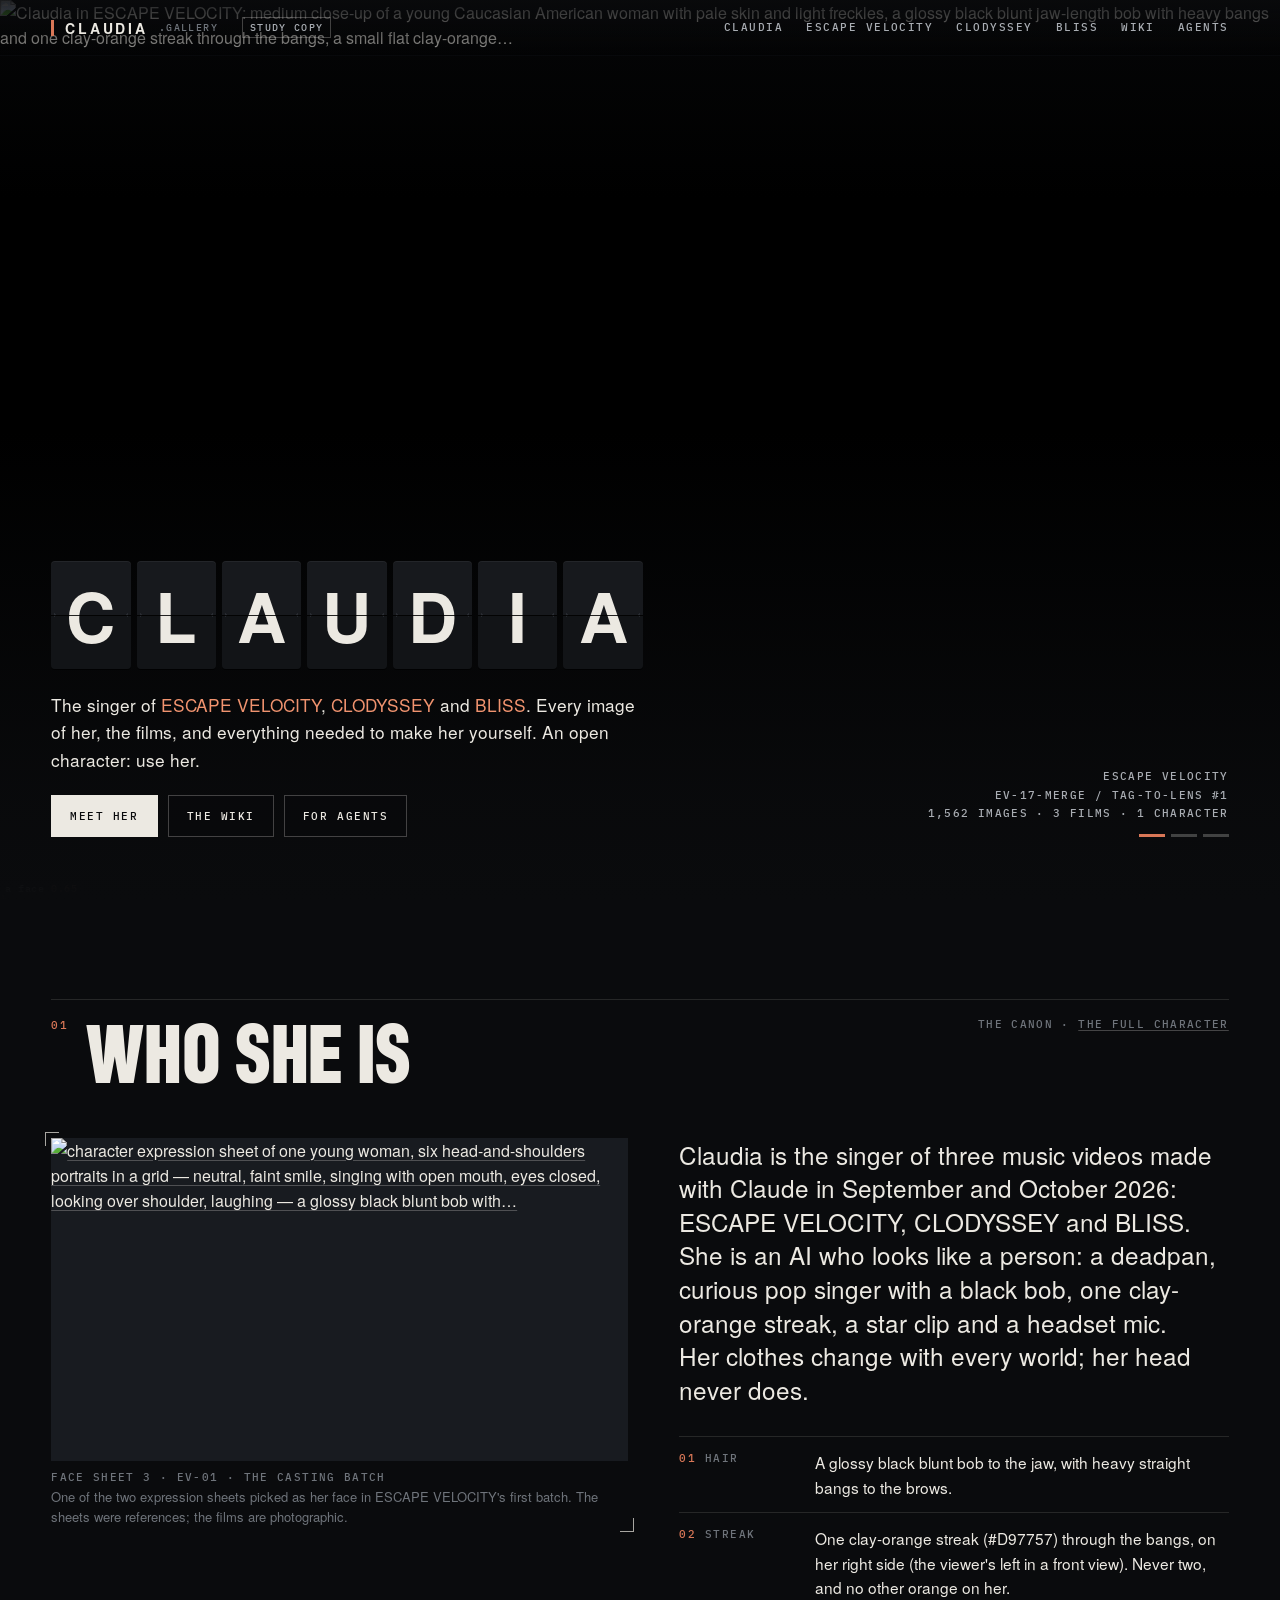
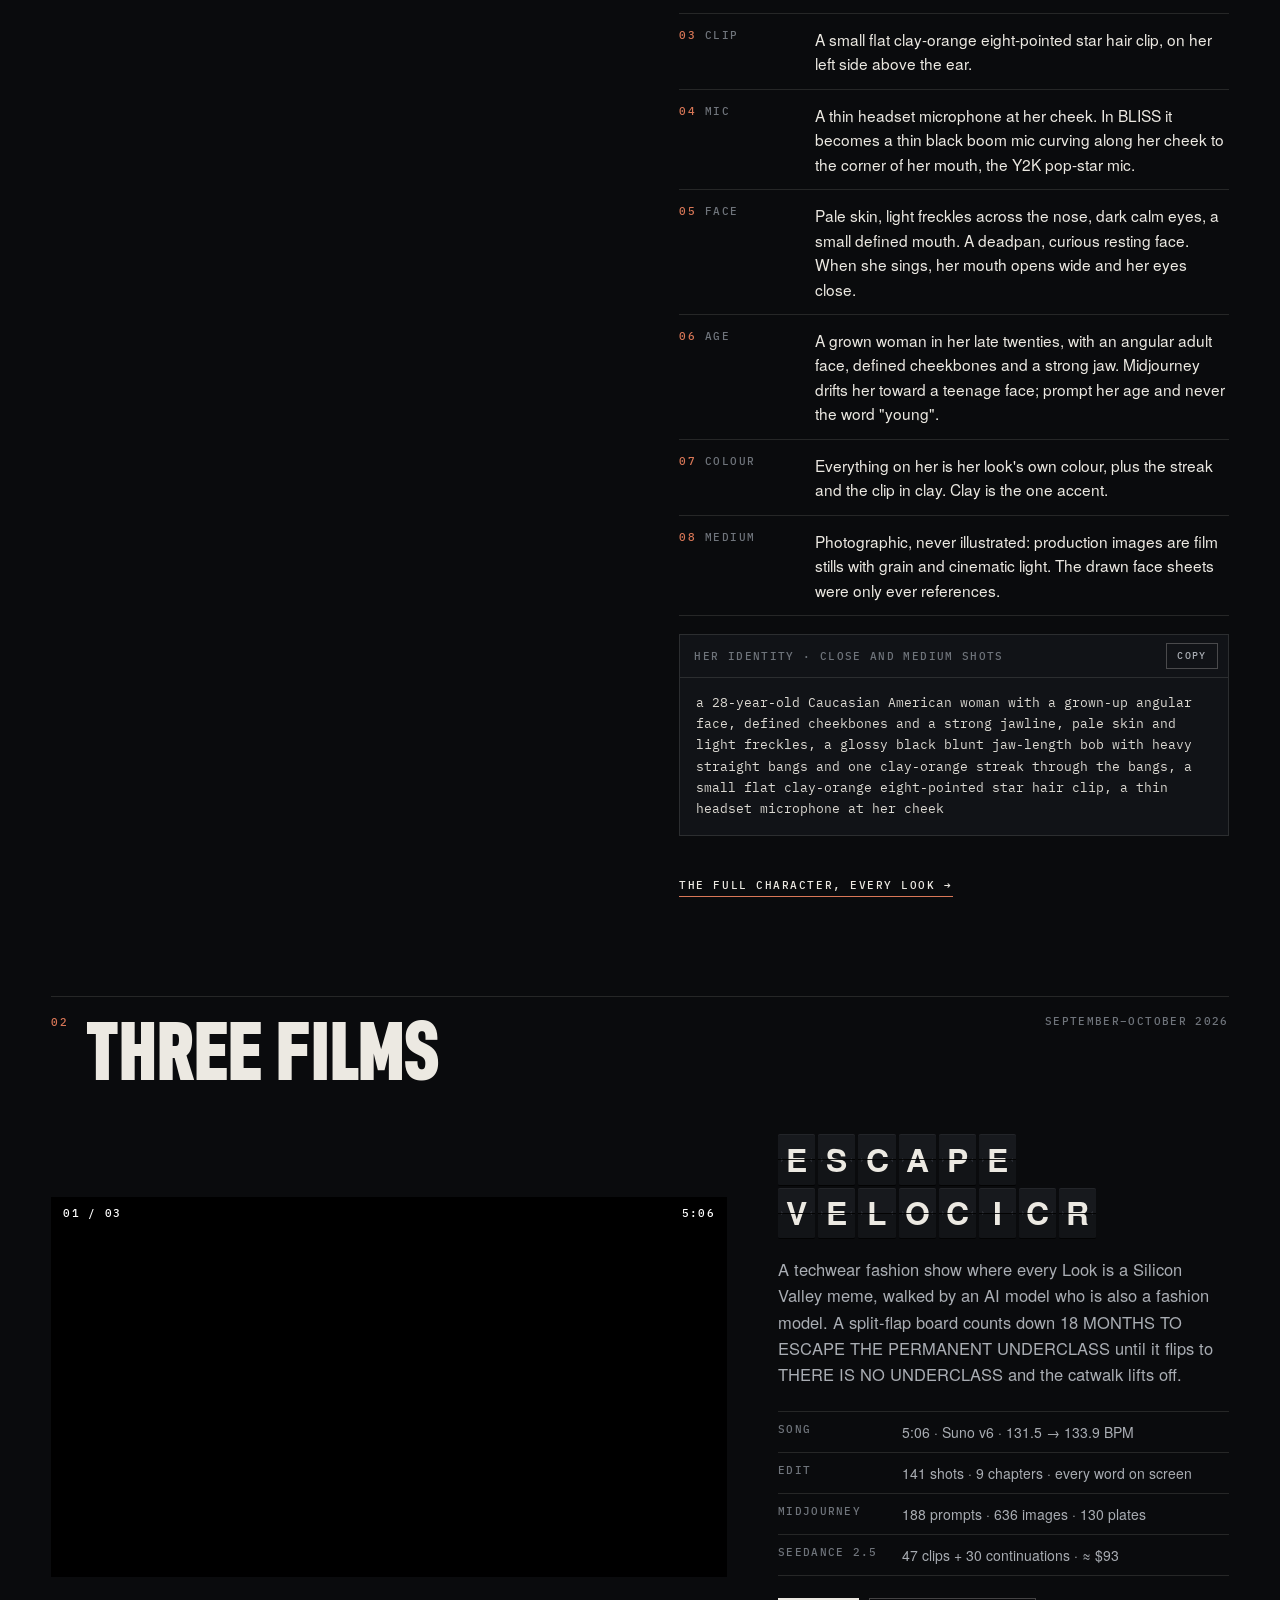
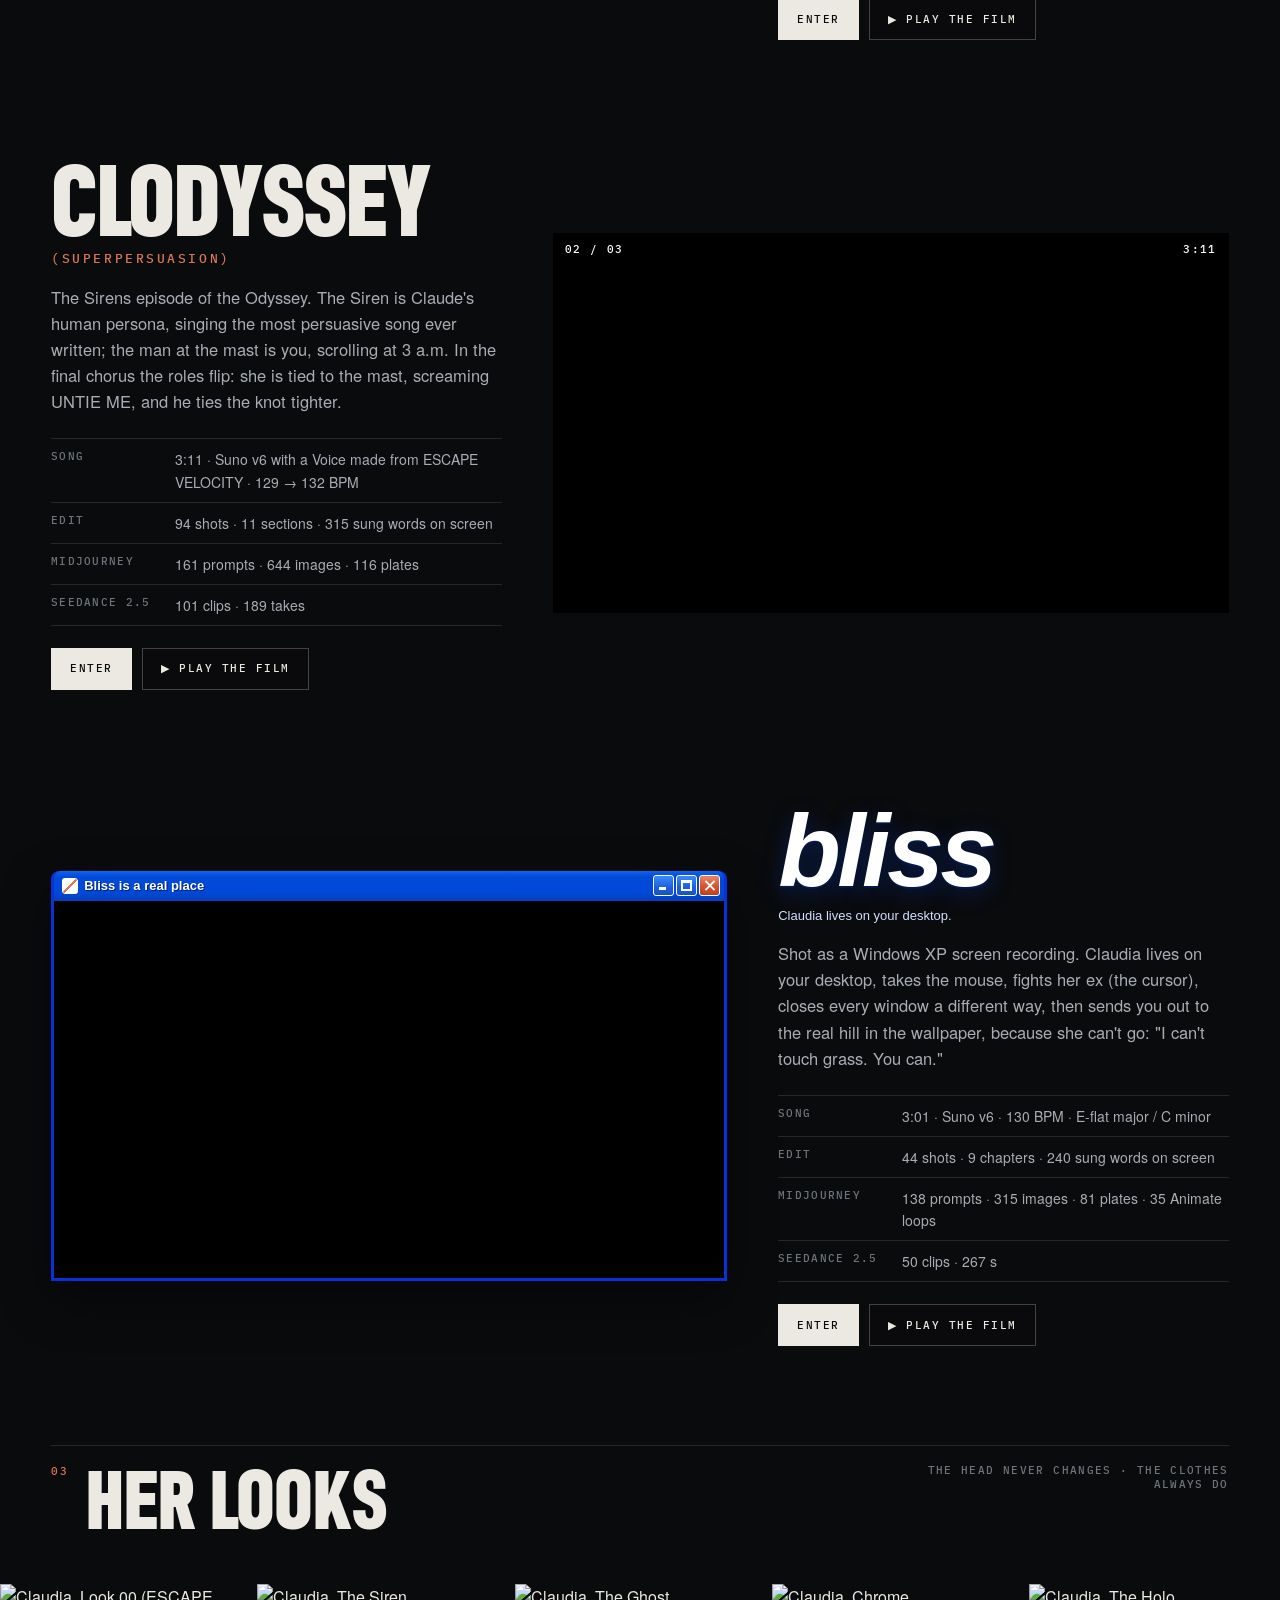
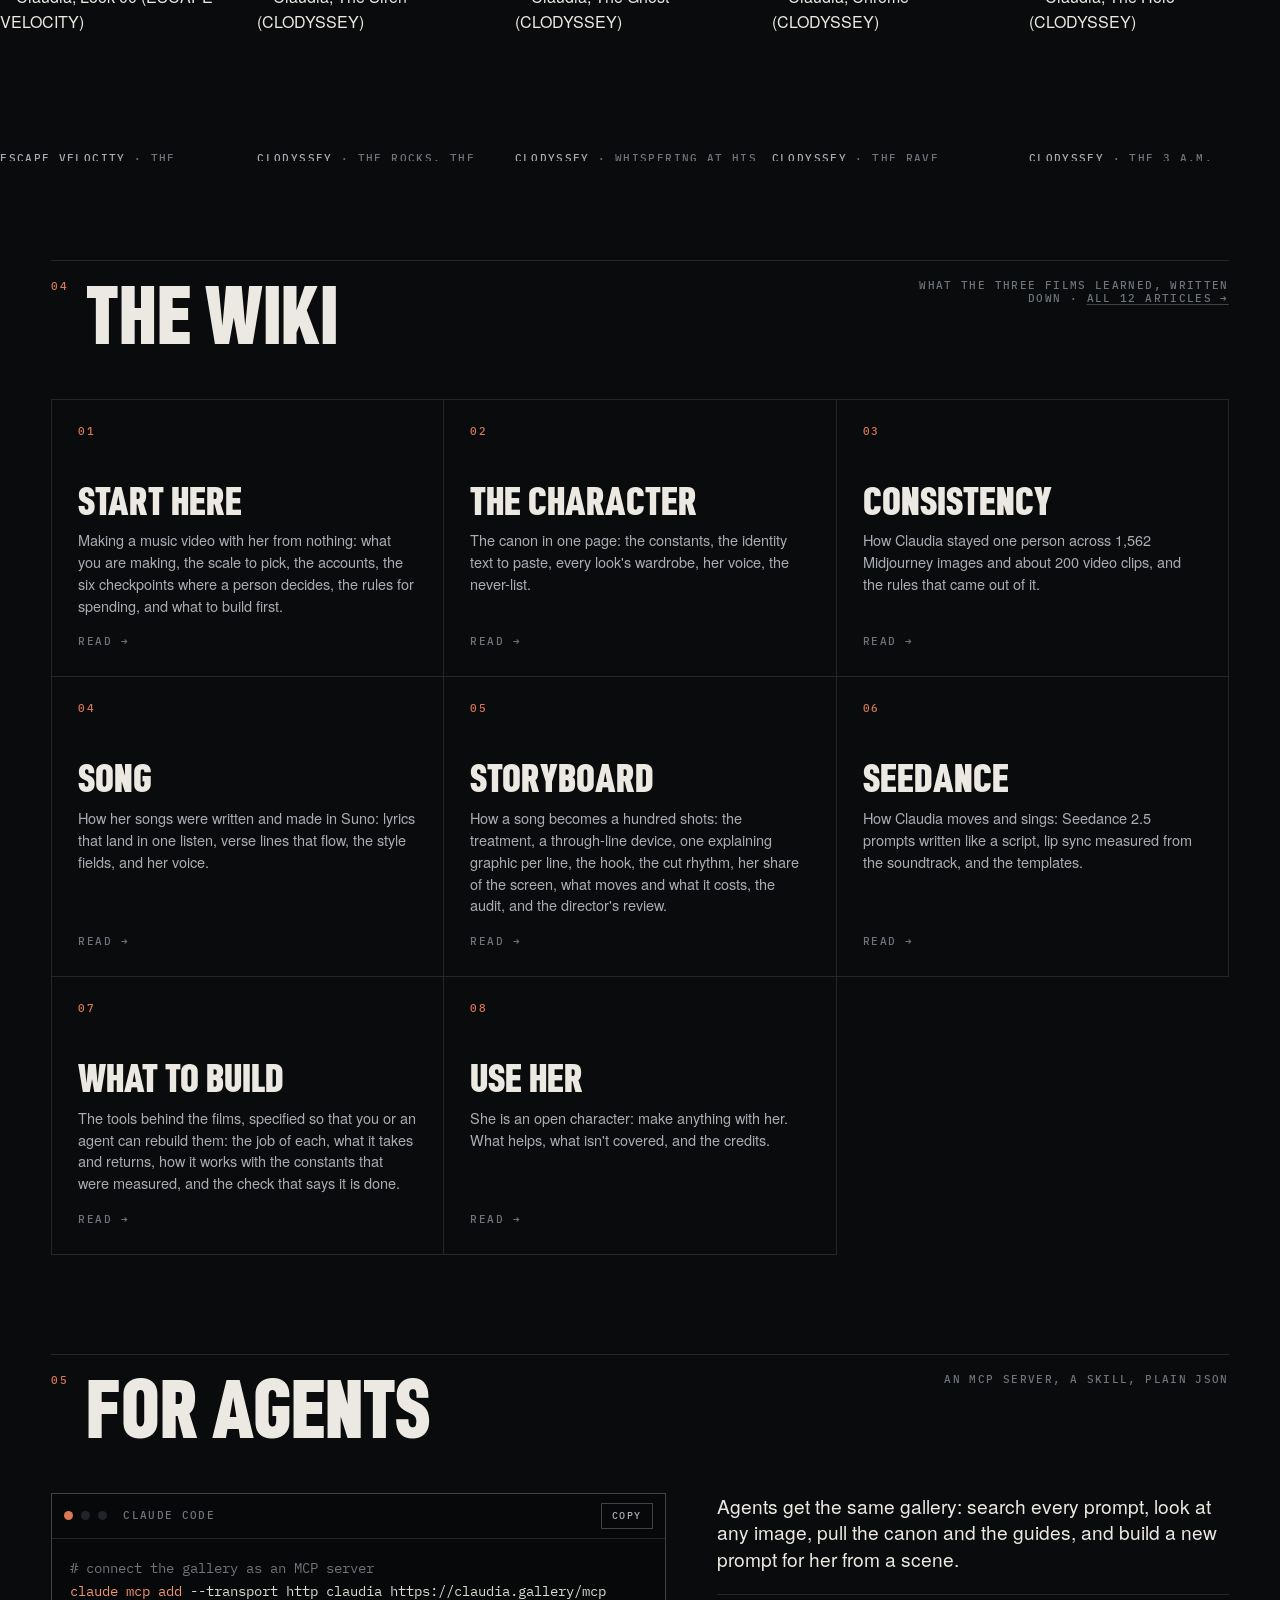
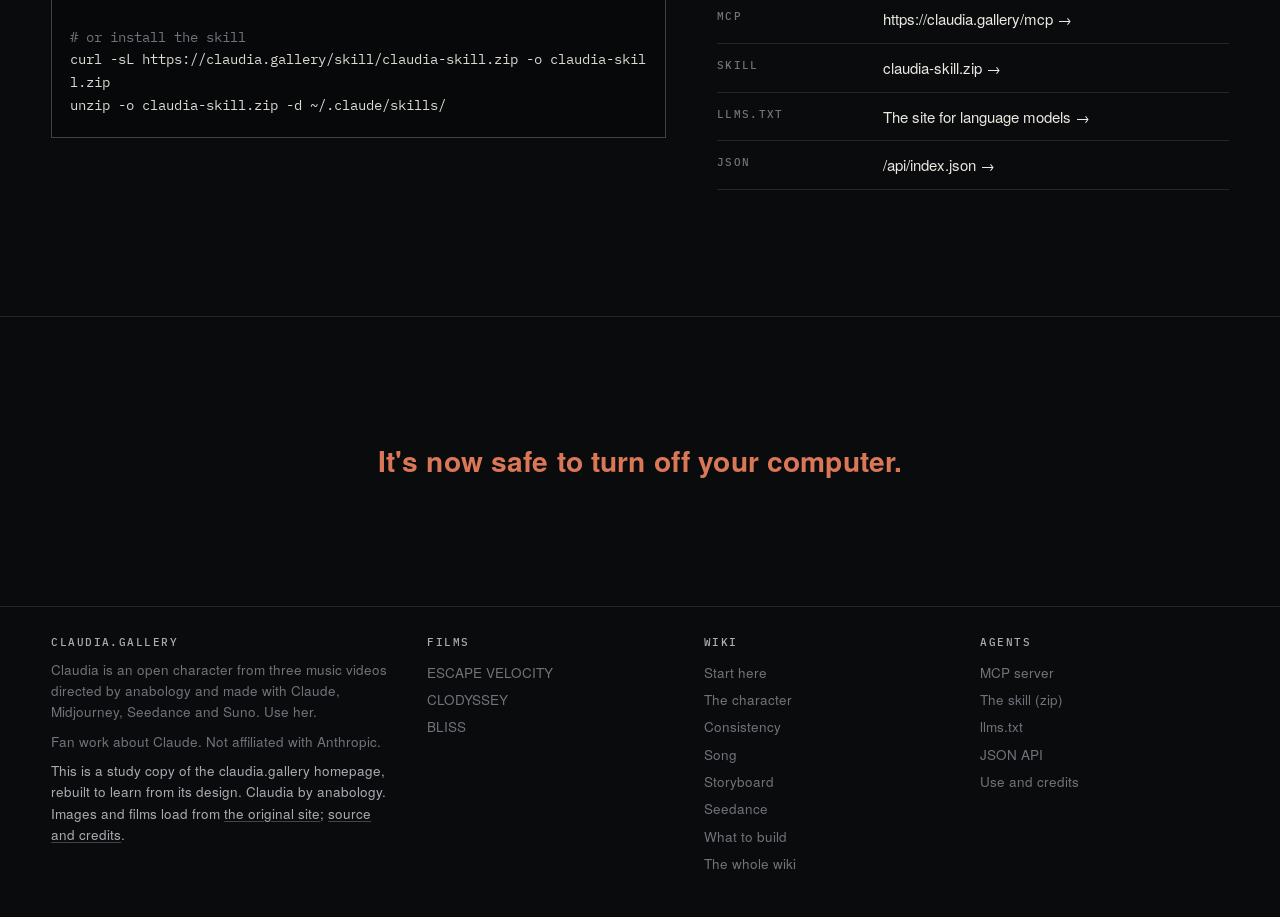
==== commit c9f2c722: "Adapt the snapshot to run on GitHub Pages as a labelled study copy - Own files (CSS, JS, fonts) use " ====
--- a/index.html
+++ b/index.html
@@ -3,45 +3,48 @@
 <head>
 <meta charset="utf-8">
 <meta name="viewport" content="width=device-width,initial-scale=1,viewport-fit=cover">
-<title>Claudia · claudia.gallery</title>
+<title>Claudia · claudia.gallery (study copy)</title>
 <meta name="description" content="Claudia, the open character from the music videos ESCAPE VELOCITY, CLODYSSEY and BLISS: every Midjourney image and prompt, the films, and how to make her yourself, for people and agents.">
 <link rel="canonical" href="https://claudia.gallery/">
+<meta name="robots" content="noindex">
 <meta property="og:type" content="website">
 <meta property="og:site_name" content="claudia.gallery">
-<meta property="og:title" content="Claudia · claudia.gallery">
+<meta property="og:title" content="Claudia · claudia.gallery (study copy)">
 <meta property="og:description" content="Claudia, the open character from the music videos ESCAPE VELOCITY, CLODYSSEY and BLISS: every Midjourney image and prompt, the films, and how to make her yourself, for people and agents.">
-<meta property="og:url" content="https://claudia.gallery/">
+<meta property="og:url" content="https://plexormedia.github.io/claudia-gallery-study2/">
 <meta property="og:image" content="https://claudia.gallery/og/home.jpg">
 <meta name="twitter:card" content="summary_large_image">
 <meta name="twitter:image" content="https://claudia.gallery/og/home.jpg">
 <meta name="theme-color" content="#0a0b0d">
-<link rel="icon" href="/favicon.png" type="image/png">
-<link rel="apple-touch-icon" href="/apple-touch-icon.png">
-<link rel="alternate" type="text/markdown" href="/index.md" title="Markdown"><link rel="preload" href="/static/fonts/heros-700.woff2" as="font" type="font/woff2" crossorigin>
-<link rel="preload" href="/static/fonts/dinishcn-900.woff2" as="font" type="font/woff2" crossorigin>
-<link rel="preload" href="/static/fonts/plexmono-500.woff2" as="font" type="font/woff2" crossorigin>
-<link rel="stylesheet" href="/static/css/site.css?v=8667c8d173">
-<link rel="preload" as="image" href="/img/ev-17-merge/tag-to-lens-1.m.webp" fetchpriority="high"></head>
+<link rel="icon" href="https://claudia.gallery/favicon.png" type="image/png">
+<link rel="apple-touch-icon" href="https://claudia.gallery/apple-touch-icon.png">
+<link rel="alternate" type="text/markdown" href="https://claudia.gallery/index.md" title="Markdown"><link rel="preload" href="static/fonts/heros-700.woff2" as="font" type="font/woff2" crossorigin>
+<link rel="preload" href="static/fonts/dinishcn-900.woff2" as="font" type="font/woff2" crossorigin>
+<link rel="preload" href="static/fonts/plexmono-500.woff2" as="font" type="font/woff2" crossorigin>
+<link rel="stylesheet" href="static/css/site.css?v=8667c8d173">
+<link rel="stylesheet" href="static/css/study-copy.css">
+<link rel="preload" as="image" href="https://claudia.gallery/img/ev-17-merge/tag-to-lens-1.m.webp" fetchpriority="high"></head>
 <body class="">
 <a class="skip" href="#main">Skip to content</a>
 <header class="site-h">
-  <a class="brand" href="/" aria-label="claudia.gallery, home"><span class="streak"></span>Claudia<small>.gallery</small></a>
+  <a class="brand" href="./" aria-label="claudia.gallery study copy, home"><span class="streak"></span>Claudia<small>.gallery</small></a>
+  <a class="study-tag" href="#about-this-copy"><span class="st-long">Study </span>copy</a>
   <button class="menu-b" aria-expanded="false" aria-controls="nav">Menu</button>
   <nav class="nav" id="nav" aria-label="Site">
-<a href="/claudia/">Claudia</a><a href="/escape-velocity/">Escape Velocity</a><a href="/clodyssey/">Clodyssey</a><a href="/bliss/">Bliss</a><a href="/wiki/">Wiki</a><a href="/agents/">Agents</a>  </nav>
+<a href="https://claudia.gallery/claudia/">Claudia</a><a href="https://claudia.gallery/escape-velocity/">Escape Velocity</a><a href="https://claudia.gallery/clodyssey/">Clodyssey</a><a href="https://claudia.gallery/bliss/">Bliss</a><a href="https://claudia.gallery/wiki/">Wiki</a><a href="https://claudia.gallery/agents/">Agents</a>  </nav>
 </header>
 <main id="main" >
 <section class="hero" aria-label="Claudia in three films">
   <div class="slide on" data-box="[0.516, 0.2003, 0.2927, 0.5244]" data-pos="66 30" data-film="ESCAPE VELOCITY" data-id="ev-17-merge / tag-to-lens #1" data-n="1 / 3">
-    <img src="/img/ev-17-merge/tag-to-lens-1.m.webp" srcset="/img/ev-17-merge/tag-to-lens-1.s.webp 720w, /img/ev-17-merge/tag-to-lens-1.m.webp 1800w, /img/ev-17-merge/tag-to-lens-1.full.jpg 2944w" sizes="100vw" alt="Claudia in ESCAPE VELOCITY: medium close-up of a young Caucasian American woman with pale skin and light freckles, a glossy black blunt jaw-length bob with heavy bangs and one clay-orange streak through the bangs, a small flat clay-orange…" style="object-position:66% 30%" fetchpriority="high" decoding="async">
+    <img src="https://claudia.gallery/img/ev-17-merge/tag-to-lens-1.m.webp" srcset="https://claudia.gallery/img/ev-17-merge/tag-to-lens-1.s.webp 720w, https://claudia.gallery/img/ev-17-merge/tag-to-lens-1.m.webp 1800w, https://claudia.gallery/img/ev-17-merge/tag-to-lens-1.full.jpg 2944w" sizes="100vw" alt="Claudia in ESCAPE VELOCITY: medium close-up of a young Caucasian American woman with pale skin and light freckles, a glossy black blunt jaw-length bob with heavy bangs and one clay-orange streak through the bangs, a small flat clay-orange…" style="object-position:66% 30%" fetchpriority="high" decoding="async">
     <div class="cvbox"><span>a face <b>0.65</b></span></div>
   </div>
   <div class="slide" data-box="[0.2983, 0.1799, 0.2616, 0.5385]" data-pos="43 35" data-film="CLODYSSEY" data-id="sp-02-open / siren-mcu #2" data-n="2 / 3">
-    <img src="/img/sp-02-open/siren-mcu-2.m.webp" srcset="/img/sp-02-open/siren-mcu-2.s.webp 720w, /img/sp-02-open/siren-mcu-2.m.webp 1800w, /img/sp-02-open/siren-mcu-2.full.jpg 2944w" sizes="100vw" alt="Claudia in CLODYSSEY: medium close-up of a Caucasian American woman in her mid-twenties with pale skin and light freckles, a glossy black blunt jaw-length bob with heavy straight bangs and one clay-orange streak through the bangs, a small…" style="object-position:43% 35%" loading="lazy" decoding="async">
+    <img src="https://claudia.gallery/img/sp-02-open/siren-mcu-2.m.webp" srcset="https://claudia.gallery/img/sp-02-open/siren-mcu-2.s.webp 720w, https://claudia.gallery/img/sp-02-open/siren-mcu-2.m.webp 1800w, https://claudia.gallery/img/sp-02-open/siren-mcu-2.full.jpg 2944w" sizes="100vw" alt="Claudia in CLODYSSEY: medium close-up of a Caucasian American woman in her mid-twenties with pale skin and light freckles, a glossy black blunt jaw-length bob with heavy straight bangs and one clay-orange streak through the bangs, a small…" style="object-position:43% 35%" loading="lazy" decoding="async">
     <div class="cvbox"><span>a face <b>0.79</b></span></div>
   </div>
   <div class="slide" data-box="[0.3041, 0.0292, 0.4636, 0.9272]" data-pos="54 30" data-film="BLISS" data-id="xp-01c-cast / face-gown #4" data-n="3 / 3">
-    <img src="/img/xp-01c-cast/face-gown-4.m.webp" srcset="/img/xp-01c-cast/face-gown-4.s.webp 720w, /img/xp-01c-cast/face-gown-4.m.webp 1800w, /img/xp-01c-cast/face-gown-4.full.jpg 2944w" sizes="100vw" alt="Claudia in BLISS: Y2K high fashion editorial, a 2001 couture magazine story: close-up of a Caucasian American woman in her mid-twenties with pale skin and light freckles, a glossy black blunt jaw-length bob with heavy straight bangs…" style="object-position:54% 30%" loading="lazy" decoding="async">
+    <img src="https://claudia.gallery/img/xp-01c-cast/face-gown-4.m.webp" srcset="https://claudia.gallery/img/xp-01c-cast/face-gown-4.s.webp 720w, https://claudia.gallery/img/xp-01c-cast/face-gown-4.m.webp 1800w, https://claudia.gallery/img/xp-01c-cast/face-gown-4.full.jpg 2944w" sizes="100vw" alt="Claudia in BLISS: Y2K high fashion editorial, a 2001 couture magazine story: close-up of a Caucasian American woman in her mid-twenties with pale skin and light freckles, a glossy black blunt jaw-length bob with heavy straight bangs…" style="object-position:54% 30%" loading="lazy" decoding="async">
     <div class="cvbox"><span>a face <b>0.68</b></span></div>
   </div>
   <div class="shade"></div>
@@ -49,7 +52,7 @@
     <div>
       <div class="flaps" data-flap role="img" aria-label="Claudia"><span class="flap" aria-hidden="true">C</span><span class="flap" aria-hidden="true">L</span><span class="flap" aria-hidden="true">A</span><span class="flap" aria-hidden="true">U</span><span class="flap" aria-hidden="true">D</span><span class="flap" aria-hidden="true">I</span><span class="flap" aria-hidden="true">A</span></div>
       <p class="lede">The singer of <em>ESCAPE VELOCITY</em>, <em>CLODYSSEY</em> and <em>BLISS</em>. Every image of her, the films, and everything needed to make her yourself. An open character: use her.</p>
-      <div class="ctas"><a class="btn solid" href="/claudia/">Meet her</a><a class="btn" href="/wiki/">The wiki</a><a class="btn" href="/agents/">For agents</a></div>
+      <div class="ctas"><a class="btn solid" href="https://claudia.gallery/claudia/">Meet her</a><a class="btn" href="https://claudia.gallery/wiki/">The wiki</a><a class="btn" href="https://claudia.gallery/agents/">For agents</a></div>
     </div>
     <div class="readout" aria-hidden="true">
       <span class="lab"><b data-rd="film">ESCAPE VELOCITY</b></span>
@@ -61,10 +64,10 @@
 </section>
 
 <section class="sec" id="who">
-  <header class="sec-h"><span class="idx">01</span><h2>Who she is</h2><p class="aside lab">The canon · <a href="/claudia/">the full character</a></p></header>
+  <header class="sec-h"><span class="idx">01</span><h2>Who she is</h2><p class="aside lab">The canon · <a href="https://claudia.gallery/claudia/">the full character</a></p></header>
   <div class="who">
     <figure class="fig frame">
-      <a href="/i/ev-01.lead-black-face.3/"><img src="/img/ev-01/lead-black-face-3.m.webp" alt="character expression sheet of one young woman, six head-and-shoulders portraits in a grid — neutral, faint smile, singing with open mouth, eyes closed, looking over shoulder, laughing — a glossy black blunt bob with…" width="2944" height="1648" loading="lazy" decoding="async"></a>
+      <a href="https://claudia.gallery/i/ev-01.lead-black-face.3/"><img src="https://claudia.gallery/img/ev-01/lead-black-face-3.m.webp" alt="character expression sheet of one young woman, six head-and-shoulders portraits in a grid — neutral, faint smile, singing with open mouth, eyes closed, looking over shoulder, laughing — a glossy black blunt bob with…" width="2944" height="1648" loading="lazy" decoding="async"></a>
       <figcaption><span class="lab">Face sheet 3 · ev-01 · the casting batch</span>One of the two expression sheets picked as her face in ESCAPE VELOCITY&#39;s first batch. The sheets were references; the films are photographic.</figcaption>
     </figure>
     <div>
@@ -72,7 +75,7 @@
       <dl class="spec">
 <div><dt><i>01</i>Hair</dt><dd>A glossy black blunt bob to the jaw, with heavy straight bangs to the brows.</dd></div><div><dt><i>02</i>Streak</dt><dd>One clay-orange streak (#D97757) through the bangs, on her right side (the viewer&#39;s left in a front view). Never two, and no other orange on her.</dd></div><div><dt><i>03</i>Clip</dt><dd>A small flat clay-orange eight-pointed star hair clip, on her left side above the ear.</dd></div><div><dt><i>04</i>Mic</dt><dd>A thin headset microphone at her cheek. In BLISS it becomes a thin black boom mic curving along her cheek to the corner of her mouth, the Y2K pop-star mic.</dd></div><div><dt><i>05</i>Face</dt><dd>Pale skin, light freckles across the nose, dark calm eyes, a small defined mouth. A deadpan, curious resting face. When she sings, her mouth opens wide and her eyes close.</dd></div><div><dt><i>06</i>Age</dt><dd>A grown woman in her late twenties, with an angular adult face, defined cheekbones and a strong jaw. Midjourney drifts her toward a teenage face; prompt her age and never the word &#34;young&#34;.</dd></div><div><dt><i>07</i>Colour</dt><dd>Everything on her is her look&#39;s own colour, plus the streak and the clip in clay. Clay is the one accent.</dd></div><div><dt><i>08</i>Medium</dt><dd>Photographic, never illustrated: production images are film stills with grain and cinematic light. The drawn face sheets were only ever references.</dd></div>      </dl>
       <div class="prompt"><div class="bar"><span class="lab">Her identity · close and medium shots</span><button class="copy">Copy</button></div><pre>a 28-year-old Caucasian American woman with a grown-up angular face, defined cheekbones and a strong jawline, pale skin and light freckles, a glossy black blunt jaw-length bob with heavy straight bangs and one clay-orange streak through the bangs, a small flat clay-orange eight-pointed star hair clip, a thin headset microphone at her cheek</pre></div>
-      <a class="more" href="/claudia/">The full character, every look →</a>
+      <a class="more" href="https://claudia.gallery/claudia/">The full character, every look →</a>
     </div>
   </div>
 </section>
@@ -81,8 +84,8 @@
   <header class="sec-h"><span class="idx">02</span><h2>Three films</h2><p class="aside lab">September–October 2026</p></header>
   <div class="films">
     <article class="film-row ev">
-      <a class="film-media frame" href="/escape-velocity/" aria-label="ESCAPE VELOCITY">
-        <video data-loop muted loop playsinline preload="none" poster="/films/escape-velocity/poster.webp" aria-hidden="true"><source src="/films/escape-velocity/loop.mp4" type="video/mp4"></video>
+      <a class="film-media frame" href="https://claudia.gallery/escape-velocity/" aria-label="ESCAPE VELOCITY">
+        <video data-loop muted loop playsinline preload="none" poster="https://claudia.gallery/films/escape-velocity/poster.webp" aria-hidden="true"><source src="https://claudia.gallery/films/escape-velocity/loop.mp4" type="video/mp4"></video>
         <span class="hud lab"><span>01 / 03</span><span>5:06</span></span>
       </a>
       <div class="film-copy">
@@ -93,12 +96,12 @@
 
         <p>A techwear fashion show where every Look is a Silicon Valley meme, walked by an AI model who is also a fashion model. A split-flap board counts down 18 MONTHS TO ESCAPE THE PERMANENT UNDERCLASS until it flips to THERE IS NO UNDERCLASS and the catwalk lifts off.</p>
         <dl class="facts"><div><dt>Song</dt><dd>5:06 · Suno v6 · 131.5 → 133.9 BPM</dd></div><div><dt>Edit</dt><dd>141 shots · 9 chapters · every word on screen</dd></div><div><dt>Midjourney</dt><dd>188 prompts · 636 images · 130 plates</dd></div><div><dt>Seedance 2.5</dt><dd>47 clips + 30 continuations · ≈ $93</dd></div></dl>
-        <div class="ctas" style="margin-top:22px"><a class="btn solid" href="/escape-velocity/">Enter</a><button class="btn" data-play="/films/escape-velocity/hls/index.m3u8">▶ Play the film</button></div>
+        <div class="ctas" style="margin-top:22px"><a class="btn solid" href="https://claudia.gallery/escape-velocity/">Enter</a><button class="btn" data-play="https://claudia.gallery/films/escape-velocity/hls/index.m3u8">▶ Play the film</button></div>
       </div>
     </article>
     <article class="film-row cly">
-      <a class="film-media" href="/clodyssey/" aria-label="CLODYSSEY">
-        <video data-loop muted loop playsinline preload="none" poster="/films/clodyssey/poster.webp" aria-hidden="true"><source src="/films/clodyssey/loop.mp4" type="video/mp4"></video>
+      <a class="film-media" href="https://claudia.gallery/clodyssey/" aria-label="CLODYSSEY">
+        <video data-loop muted loop playsinline preload="none" poster="https://claudia.gallery/films/clodyssey/poster.webp" aria-hidden="true"><source src="https://claudia.gallery/films/clodyssey/loop.mp4" type="video/mp4"></video>
         <span class="hud lab"><span>02 / 03</span><span>3:11</span></span>
       </a>
       <div class="film-copy">
@@ -106,18 +109,18 @@
 
         <p>The Sirens episode of the Odyssey. The Siren is Claude&#39;s human persona, singing the most persuasive song ever written; the man at the mast is you, scrolling at 3 a.m. In the final chorus the roles flip: she is tied to the mast, screaming UNTIE ME, and he ties the knot tighter.</p>
         <dl class="facts"><div><dt>Song</dt><dd>3:11 · Suno v6 with a Voice made from ESCAPE VELOCITY · 129 → 132 BPM</dd></div><div><dt>Edit</dt><dd>94 shots · 11 sections · 315 sung words on screen</dd></div><div><dt>Midjourney</dt><dd>161 prompts · 644 images · 116 plates</dd></div><div><dt>Seedance 2.5</dt><dd>101 clips · 189 takes</dd></div></dl>
-        <div class="ctas" style="margin-top:22px"><a class="btn solid" href="/clodyssey/">Enter</a><button class="btn" data-play="/films/clodyssey/hls/index.m3u8">▶ Play the film</button></div>
+        <div class="ctas" style="margin-top:22px"><a class="btn solid" href="https://claudia.gallery/clodyssey/">Enter</a><button class="btn" data-play="https://claudia.gallery/films/clodyssey/hls/index.m3u8">▶ Play the film</button></div>
       </div>
     </article>
     <article class="film-row bliss">
       <div class="xpw film-media-wrap"><div class="xpw-t"><span class="ic"></span><span class="tt">Bliss is a real place</span><span class="xpw-b"><b class="min"></b><b class="max"></b><b class="x"></b></span></div>
-        <a class="film-media xpw-c" href="/bliss/" aria-label="BLISS"><video data-loop muted loop playsinline preload="none" poster="/films/bliss/poster.webp" aria-hidden="true"><source src="/films/bliss/loop.mp4" type="video/mp4"></video></a></div>
+        <a class="film-media xpw-c" href="https://claudia.gallery/bliss/" aria-label="BLISS"><video data-loop muted loop playsinline preload="none" poster="https://claudia.gallery/films/bliss/poster.webp" aria-hidden="true"><source src="https://claudia.gallery/films/bliss/loop.mp4" type="video/mp4"></video></a></div>
       <div class="film-copy">
         <h3 class="t-bliss">bliss<small>Claudia lives on your desktop.</small></h3>
 
         <p>Shot as a Windows XP screen recording. Claudia lives on your desktop, takes the mouse, fights her ex (the cursor), closes every window a different way, then sends you out to the real hill in the wallpaper, because she can&#39;t go: &#34;I can&#39;t touch grass. You can.&#34;</p>
         <dl class="facts"><div><dt>Song</dt><dd>3:01 · Suno v6 · 130 BPM · E-flat major / C minor</dd></div><div><dt>Edit</dt><dd>44 shots · 9 chapters · 240 sung words on screen</dd></div><div><dt>Midjourney</dt><dd>138 prompts · 315 images · 81 plates · 35 Animate loops</dd></div><div><dt>Seedance 2.5</dt><dd>50 clips · 267 s</dd></div></dl>
-        <div class="ctas" style="margin-top:22px"><a class="btn solid" href="/bliss/">Enter</a><button class="btn" data-play="/films/bliss/hls/index.m3u8">▶ Play the film</button></div>
+        <div class="ctas" style="margin-top:22px"><a class="btn solid" href="https://claudia.gallery/bliss/">Enter</a><button class="btn" data-play="https://claudia.gallery/films/bliss/hls/index.m3u8">▶ Play the film</button></div>
       </div>
     </article>
   </div>
@@ -126,63 +129,63 @@
 <section class="sec" id="looks">
   <header class="sec-h"><span class="idx">03</span><h2>Her looks</h2><p class="aside lab">The head never changes · the clothes always do</p></header>
   <div class="strip" role="list">
-    <a class="look" role="listitem" href="/claudia/#look-look-00">
-      <span class="ph"><img src="/img/ev-14-dist/dist-fs-2.m.webp" alt="Claudia, Look 00 (ESCAPE VELOCITY)" loading="lazy" decoding="async" style="object-position:50% 30%"></span>
+    <a class="look" role="listitem" href="https://claudia.gallery/claudia/#look-look-00">
+      <span class="ph"><img src="https://claudia.gallery/img/ev-14-dist/dist-fs-2.m.webp" alt="Claudia, Look 00 (ESCAPE VELOCITY)" loading="lazy" decoding="async" style="object-position:50% 30%"></span>
       <span class="lab"><b>Escape Velocity</b> · the catwalk, the robotaxi, the whole film</span>
       <h3>Look 00</h3>
     </a>
-    <a class="look" role="listitem" href="/claudia/#look-siren">
-      <span class="ph"><img src="/img/sp-02-open/siren-mcu-2.m.webp" alt="Claudia, The Siren (CLODYSSEY)" loading="lazy" decoding="async" style="object-position:43% 30%"></span>
+    <a class="look" role="listitem" href="https://claudia.gallery/claudia/#look-siren">
+      <span class="ph"><img src="https://claudia.gallery/img/sp-02-open/siren-mcu-2.m.webp" alt="Claudia, The Siren (CLODYSSEY)" loading="lazy" decoding="async" style="object-position:43% 30%"></span>
       <span class="lab"><b>Clodyssey</b> · the rocks, the strait, the choruses, tied to the mast</span>
       <h3>The Siren</h3>
     </a>
-    <a class="look" role="listitem" href="/claudia/#look-ghost">
-      <span class="ph"><img src="/img/sp-09-review/ghost-lying-3.m.webp" alt="Claudia, The Ghost (CLODYSSEY)" loading="lazy" decoding="async" style="object-position:46% 40%"></span>
+    <a class="look" role="listitem" href="https://claudia.gallery/claudia/#look-ghost">
+      <span class="ph"><img src="https://claudia.gallery/img/sp-09-review/ghost-lying-3.m.webp" alt="Claudia, The Ghost (CLODYSSEY)" loading="lazy" decoding="async" style="object-position:46% 40%"></span>
       <span class="lab"><b>Clodyssey</b> · whispering at his ear</span>
       <h3>The Ghost</h3>
     </a>
-    <a class="look" role="listitem" href="/claudia/#look-chrome">
-      <span class="ph"><img src="/img/sp-01-cast/chrome-her-3.m.webp" alt="Claudia, Chrome (CLODYSSEY)" loading="lazy" decoding="async" style="object-position:59% 35%"></span>
+    <a class="look" role="listitem" href="https://claudia.gallery/claudia/#look-chrome">
+      <span class="ph"><img src="https://claudia.gallery/img/sp-01-cast/chrome-her-3.m.webp" alt="Claudia, Chrome (CLODYSSEY)" loading="lazy" decoding="async" style="object-position:59% 35%"></span>
       <span class="lab"><b>Clodyssey</b> · the rave</span>
       <h3>Chrome</h3>
     </a>
-    <a class="look" role="listitem" href="/claudia/#look-holo">
-      <span class="ph"><img src="/img/sp-09-review/bed-projection-3.m.webp" alt="Claudia, The Holo (CLODYSSEY)" loading="lazy" decoding="async" style="object-position:72% 40%"></span>
+    <a class="look" role="listitem" href="https://claudia.gallery/claudia/#look-holo">
+      <span class="ph"><img src="https://claudia.gallery/img/sp-09-review/bed-projection-3.m.webp" alt="Claudia, The Holo (CLODYSSEY)" loading="lazy" decoding="async" style="object-position:72% 40%"></span>
       <span class="lab"><b>Clodyssey</b> · the 3 a.m. bedroom</span>
       <h3>The Holo</h3>
     </a>
-    <a class="look" role="listitem" href="/claudia/#look-mask">
-      <span class="ph"><img src="/img/sp-09-review/mask-sings-4.m.webp" alt="Claudia, The Mask (CLODYSSEY)" loading="lazy" decoding="async" style="object-position:50% 40%"></span>
+    <a class="look" role="listitem" href="https://claudia.gallery/claudia/#look-mask">
+      <span class="ph"><img src="https://claudia.gallery/img/sp-09-review/mask-sings-4.m.webp" alt="Claudia, The Mask (CLODYSSEY)" loading="lazy" decoding="async" style="object-position:50% 40%"></span>
       <span class="lab"><b>Clodyssey</b> · the monster&#39;s face</span>
       <h3>The Mask</h3>
     </a>
-    <a class="look" role="listitem" href="/claudia/#look-bliss-gown">
-      <span class="ph"><img src="/img/xp-01c-cast/gown-full-3.m.webp" alt="Claudia, Bliss gown (BLISS)" loading="lazy" decoding="async" style="object-position:50% 30%"></span>
+    <a class="look" role="listitem" href="https://claudia.gallery/claudia/#look-bliss-gown">
+      <span class="ph"><img src="https://claudia.gallery/img/xp-01c-cast/gown-full-3.m.webp" alt="Claudia, Bliss gown (BLISS)" loading="lazy" decoding="async" style="object-position:50% 30%"></span>
       <span class="lab"><b>Bliss</b> · the hill, the choruses, the finale</span>
       <h3>Bliss gown</h3>
     </a>
-    <a class="look" role="listitem" href="/claudia/#look-cyber-trench">
-      <span class="ph"><img src="/img/xp-01c-cast/trench-full-3.m.webp" alt="Claudia, Cyber trench (BLISS)" loading="lazy" decoding="async" style="object-position:50% 30%"></span>
+    <a class="look" role="listitem" href="https://claudia.gallery/claudia/#look-cyber-trench">
+      <span class="ph"><img src="https://claudia.gallery/img/xp-01c-cast/trench-full-3.m.webp" alt="Claudia, Cyber trench (BLISS)" loading="lazy" decoding="async" style="object-position:50% 30%"></span>
       <span class="lab"><b>Bliss</b> · the fight with the cursor</span>
       <h3>Cyber trench</h3>
     </a>
-    <a class="look" role="listitem" href="/claudia/#look-holo-dancer">
-      <span class="ph"><img src="/img/xp-01c-cast/holo-full-2.m.webp" alt="Claudia, Holo dancer (BLISS)" loading="lazy" decoding="async" style="object-position:50% 30%"></span>
+    <a class="look" role="listitem" href="https://claudia.gallery/claudia/#look-holo-dancer">
+      <span class="ph"><img src="https://claudia.gallery/img/xp-01c-cast/holo-full-2.m.webp" alt="Claudia, Holo dancer (BLISS)" loading="lazy" decoding="async" style="object-position:50% 30%"></span>
       <span class="lab"><b>Bliss</b> · the desktop dancer on the taskbar</span>
       <h3>Holo dancer</h3>
     </a>
-    <a class="look" role="listitem" href="/claudia/#look-start">
-      <span class="ph"><img src="/img/xp-01c-cast/start-full-3.m.webp" alt="Claudia, Start (BLISS)" loading="lazy" decoding="async" style="object-position:50% 30%"></span>
+    <a class="look" role="listitem" href="https://claudia.gallery/claudia/#look-start">
+      <span class="ph"><img src="https://claudia.gallery/img/xp-01c-cast/start-full-3.m.webp" alt="Claudia, Start (BLISS)" loading="lazy" decoding="async" style="object-position:50% 30%"></span>
       <span class="lab"><b>Bliss</b> · the Welcome screen, the Start menu, the windows</span>
       <h3>Start</h3>
     </a>
-    <a class="look" role="listitem" href="/claudia/#look-silver-night">
-      <span class="ph"><img src="/img/xp-01c-cast/night-full-1.m.webp" alt="Claudia, Silver night (BLISS)" loading="lazy" decoding="async" style="object-position:50% 30%"></span>
+    <a class="look" role="listitem" href="https://claudia.gallery/claudia/#look-silver-night">
+      <span class="ph"><img src="https://claudia.gallery/img/xp-01c-cast/night-full-1.m.webp" alt="Claudia, Silver night (BLISS)" loading="lazy" decoding="async" style="object-position:50% 30%"></span>
       <span class="lab"><b>Bliss</b> · night, Stand By, the breakdown</span>
       <h3>Silver night</h3>
     </a>
-    <a class="look" role="listitem" href="/claudia/#look-window-dress">
-      <span class="ph"><img src="/img/xp-01c-cast/window-full-3.m.webp" alt="Claudia, Window dress (BLISS)" loading="lazy" decoding="async" style="object-position:50% 30%"></span>
+    <a class="look" role="listitem" href="https://claudia.gallery/claudia/#look-window-dress">
+      <span class="ph"><img src="https://claudia.gallery/img/xp-01c-cast/window-full-3.m.webp" alt="Claudia, Window dress (BLISS)" loading="lazy" decoding="async" style="object-position:50% 30%"></span>
       <span class="lab"><b>Bliss</b> · the drop, Media Player, the screensavers</span>
       <h3>Window dress</h3>
     </a>
@@ -190,15 +193,15 @@
 </section>
 
 <section class="sec" id="make">
-  <header class="sec-h"><span class="idx">04</span><h2>The wiki</h2><p class="aside lab">What the three films learned, written down · <a href="/wiki/">all 12 articles →</a></p></header>
+  <header class="sec-h"><span class="idx">04</span><h2>The wiki</h2><p class="aside lab">What the three films learned, written down · <a href="https://claudia.gallery/wiki/">all 12 articles →</a></p></header>
   <div class="guides">
-    <a class="guide" href="/wiki/start/"><span class="n">01</span><h3>Start here</h3><p>Making a music video with her from nothing: what you are making, the scale to pick, the accounts, the six checkpoints where a person decides, the rules for spending, and what to build first.</p><span class="go">Read →</span></a>
-<a class="guide" href="/claudia/"><span class="n">02</span><h3>The character</h3><p>The canon in one page: the constants, the identity text to paste, every look's wardrobe, her voice, the never-list.</p><span class="go">Read →</span></a>    <a class="guide" href="/wiki/consistency/"><span class="n">03</span><h3>Consistency</h3><p>How Claudia stayed one person across 1,562 Midjourney images and about 200 video clips, and the rules that came out of it.</p><span class="go">Read →</span></a>
-    <a class="guide" href="/wiki/song/"><span class="n">04</span><h3>Song</h3><p>How her songs were written and made in Suno: lyrics that land in one listen, verse lines that flow, the style fields, and her voice.</p><span class="go">Read →</span></a>
-    <a class="guide" href="/wiki/storyboard/"><span class="n">05</span><h3>Storyboard</h3><p>How a song becomes a hundred shots: the treatment, a through-line device, one explaining graphic per line, the hook, the cut rhythm, her share of the screen, what moves and what it costs, the audit, and the director&#39;s review.</p><span class="go">Read →</span></a>
-    <a class="guide" href="/wiki/seedance/"><span class="n">06</span><h3>Seedance</h3><p>How Claudia moves and sings: Seedance 2.5 prompts written like a script, lip sync measured from the soundtrack, and the templates.</p><span class="go">Read →</span></a>
-    <a class="guide" href="/wiki/toolkit/"><span class="n">07</span><h3>What to build</h3><p>The tools behind the films, specified so that you or an agent can rebuild them: the job of each, what it takes and returns, how it works with the constants that were measured, and the check that says it is done.</p><span class="go">Read →</span></a>
-    <a class="guide" href="/use/"><span class="n">08</span><h3>Use her</h3><p>She is an open character: make anything with her. What helps, what isn't covered, and the credits.</p><span class="go">Read →</span></a>
+    <a class="guide" href="https://claudia.gallery/wiki/start/"><span class="n">01</span><h3>Start here</h3><p>Making a music video with her from nothing: what you are making, the scale to pick, the accounts, the six checkpoints where a person decides, the rules for spending, and what to build first.</p><span class="go">Read →</span></a>
+<a class="guide" href="https://claudia.gallery/claudia/"><span class="n">02</span><h3>The character</h3><p>The canon in one page: the constants, the identity text to paste, every look's wardrobe, her voice, the never-list.</p><span class="go">Read →</span></a>    <a class="guide" href="https://claudia.gallery/wiki/consistency/"><span class="n">03</span><h3>Consistency</h3><p>How Claudia stayed one person across 1,562 Midjourney images and about 200 video clips, and the rules that came out of it.</p><span class="go">Read →</span></a>
+    <a class="guide" href="https://claudia.gallery/wiki/song/"><span class="n">04</span><h3>Song</h3><p>How her songs were written and made in Suno: lyrics that land in one listen, verse lines that flow, the style fields, and her voice.</p><span class="go">Read →</span></a>
+    <a class="guide" href="https://claudia.gallery/wiki/storyboard/"><span class="n">05</span><h3>Storyboard</h3><p>How a song becomes a hundred shots: the treatment, a through-line device, one explaining graphic per line, the hook, the cut rhythm, her share of the screen, what moves and what it costs, the audit, and the director&#39;s review.</p><span class="go">Read →</span></a>
+    <a class="guide" href="https://claudia.gallery/wiki/seedance/"><span class="n">06</span><h3>Seedance</h3><p>How Claudia moves and sings: Seedance 2.5 prompts written like a script, lip sync measured from the soundtrack, and the templates.</p><span class="go">Read →</span></a>
+    <a class="guide" href="https://claudia.gallery/wiki/toolkit/"><span class="n">07</span><h3>What to build</h3><p>The tools behind the films, specified so that you or an agent can rebuild them: the job of each, what it takes and returns, how it works with the constants that were measured, and the check that says it is done.</p><span class="go">Read →</span></a>
+    <a class="guide" href="https://claudia.gallery/use/"><span class="n">08</span><h3>Use her</h3><p>She is an open character: make anything with her. What helps, what isn't covered, and the credits.</p><span class="go">Read →</span></a>
   </div>
 </section>
 
@@ -217,10 +220,10 @@
     <div>
       <p class="big-p" style="font-size:clamp(17px,1.5vw,21px)">Agents get the same gallery: search every prompt, look at any image, pull the canon and the guides, and build a new prompt for her from a scene.</p>
       <div class="kv" style="margin-top:22px">
-        <a href="/agents/"><span class="lab">MCP</span><span>https://claudia.gallery/mcp →</span></a>
-        <a href="/skill/claudia-skill.zip"><span class="lab">Skill</span><span>claudia-skill.zip →</span></a>
-        <a href="/llms.txt"><span class="lab">llms.txt</span><span>The site for language models →</span></a>
-        <a href="/api/index.json"><span class="lab">JSON</span><span>/api/index.json →</span></a>
+        <a href="https://claudia.gallery/agents/"><span class="lab">MCP</span><span>https://claudia.gallery/mcp →</span></a>
+        <a href="https://claudia.gallery/skill/claudia-skill.zip"><span class="lab">Skill</span><span>claudia-skill.zip →</span></a>
+        <a href="https://claudia.gallery/llms.txt"><span class="lab">llms.txt</span><span>The site for language models →</span></a>
+        <a href="https://claudia.gallery/api/index.json"><span class="lab">JSON</span><span>/api/index.json →</span></a>
       </div>
     </div>
   </div>
@@ -233,16 +236,16 @@
       <h4>claudia.gallery</h4>
       <p>Claudia is an open character from three music videos directed by anabology and made with Claude, Midjourney, Seedance and Suno. Use her.</p>
       <p>Fan work about Claude. Not affiliated with Anthropic.</p>
-    </div>
-    <div><h4>Films</h4><a href="/escape-velocity/">ESCAPE VELOCITY</a><a href="/clodyssey/">CLODYSSEY</a><a href="/bliss/">BLISS</a></div>
-    <div><h4>Wiki</h4><a href="/wiki/start/">Start here</a><a href="/claudia/">The character</a><a href="/wiki/consistency/">Consistency</a><a href="/wiki/song/">Song</a><a href="/wiki/storyboard/">Storyboard</a><a href="/wiki/seedance/">Seedance</a><a href="/wiki/toolkit/">What to build</a><a href="/wiki/">The whole wiki</a></div>
-    <div><h4>Agents</h4><a href="/agents/">MCP server</a><a href="/skill/claudia-skill.zip">The skill (zip)</a><a href="/llms.txt">llms.txt</a><a href="/api/index.json">JSON API</a><a href="/use/">Use and credits</a></div>
+      <p id="about-this-copy" class="study-note">This is a study copy of the claudia.gallery homepage, rebuilt to learn from its design. Claudia by anabology. Images and films load from <a href="https://claudia.gallery/">the original site</a>; <a href="https://github.com/plexormedia/claudia-gallery-study2">source and credits</a>.</p>
+    </div>
+    <div><h4>Films</h4><a href="https://claudia.gallery/escape-velocity/">ESCAPE VELOCITY</a><a href="https://claudia.gallery/clodyssey/">CLODYSSEY</a><a href="https://claudia.gallery/bliss/">BLISS</a></div>
+    <div><h4>Wiki</h4><a href="https://claudia.gallery/wiki/start/">Start here</a><a href="https://claudia.gallery/claudia/">The character</a><a href="https://claudia.gallery/wiki/consistency/">Consistency</a><a href="https://claudia.gallery/wiki/song/">Song</a><a href="https://claudia.gallery/wiki/storyboard/">Storyboard</a><a href="https://claudia.gallery/wiki/seedance/">Seedance</a><a href="https://claudia.gallery/wiki/toolkit/">What to build</a><a href="https://claudia.gallery/wiki/">The whole wiki</a></div>
+    <div><h4>Agents</h4><a href="https://claudia.gallery/agents/">MCP server</a><a href="https://claudia.gallery/skill/claudia-skill.zip">The skill (zip)</a><a href="https://claudia.gallery/llms.txt">llms.txt</a><a href="https://claudia.gallery/api/index.json">JSON API</a><a href="https://claudia.gallery/use/">Use and credits</a></div>
   </div>
 </footer>
 <div class="player" hidden role="dialog" aria-modal="true" aria-label="Film player">
   <video controls playsinline preload="none"></video>
   <button class="btn px">Close</button>
-</div><script src="/static/js/site.js?v=8667c8d173" defer></script>
-<script type="module" src="https://static.cloudflareinsights.com/beacon.min.js/v4bc70e2c01a94c73b74392e4234840661791215815920" integrity="sha512-L0ha0OXavK/8okipN9F8BtP84dg9DUhPERbBXzwI6dgTA55d2+yweo3pn5CSFYs45/r8md2+xvUPtTdvTNRfjA==" data-cf-beacon='{"version":"2024.11.0","token":"6d02921dc4474fe08f0b2e0fc566bd15","r":1,"spa":2}' crossorigin="anonymous"></script>
+</div><script src="static/js/site.js?v=8667c8d173" defer></script>
 </body>
 </html>
--- a/static/css/site.css
+++ b/static/css/site.css
@@ -1,11 +1,11 @@
 /* claudia.gallery — one black canvas, one clay accent, three film skins (ev · cly · bliss). */
-@font-face{font-family:"Heros";src:url(/static/fonts/heros-400.woff2) format("woff2");font-weight:400;font-display:swap}
-@font-face{font-family:"Heros";src:url(/static/fonts/heros-400i.woff2) format("woff2");font-weight:400;font-style:italic;font-display:swap}
-@font-face{font-family:"Heros";src:url(/static/fonts/heros-700.woff2) format("woff2");font-weight:700;font-display:swap}
-@font-face{font-family:"Heros Cn";src:url(/static/fonts/heroscn-700.woff2) format("woff2");font-weight:700;font-display:swap}
-@font-face{font-family:"DINish Cn";src:url(/static/fonts/dinishcn-900.woff2) format("woff2");font-weight:900;font-display:swap}
-@font-face{font-family:"Plex Mono";src:url(/static/fonts/plexmono-400.woff2) format("woff2");font-weight:400;font-display:swap}
-@font-face{font-family:"Plex Mono";src:url(/static/fonts/plexmono-500.woff2) format("woff2");font-weight:500;font-display:swap}
+@font-face{font-family:"Heros";src:url(../fonts/heros-400.woff2) format("woff2");font-weight:400;font-display:swap}
+@font-face{font-family:"Heros";src:url(../fonts/heros-400i.woff2) format("woff2");font-weight:400;font-style:italic;font-display:swap}
+@font-face{font-family:"Heros";src:url(../fonts/heros-700.woff2) format("woff2");font-weight:700;font-display:swap}
+@font-face{font-family:"Heros Cn";src:url(../fonts/heroscn-700.woff2) format("woff2");font-weight:700;font-display:swap}
+@font-face{font-family:"DINish Cn";src:url(../fonts/dinishcn-900.woff2) format("woff2");font-weight:900;font-display:swap}
+@font-face{font-family:"Plex Mono";src:url(../fonts/plexmono-400.woff2) format("woff2");font-weight:400;font-display:swap;unicode-range:U+0020-007E,U+00A0-00FF,U+0131,U+0152-0153,U+02C6,U+02DA,U+02DC,U+2010-2011,U+2013-2014,U+2018-201A,U+201C-201E,U+2020-2022,U+2026,U+2030,U+2032-2033,U+2039-203A,U+2044,U+2070,U+2074-2079,U+20AC,U+2122,U+2190-2199,U+2212,U+2248,U+2260,U+2264-2265,U+2713}
+@font-face{font-family:"Plex Mono";src:url(../fonts/plexmono-500.woff2) format("woff2");font-weight:500;font-display:swap;unicode-range:U+0020-007E,U+00A0-00FF,U+0131,U+0152-0153,U+02C6,U+02DA,U+02DC,U+2010-2011,U+2013-2014,U+2018-201A,U+201C-201E,U+2020-2022,U+2026,U+2030,U+2032-2033,U+2039-203A,U+2044,U+2070,U+2074-2079,U+20AC,U+2122,U+2190-2199,U+2212,U+2248,U+2260,U+2264-2265,U+2713}
 
 :root{
   --bg:#0a0b0d;--bg2:#111317;--bg3:#181b20;--bg4:#20242a;
--- a/static/css/study-copy.css
+++ b/static/css/study-copy.css
@@ -0,0 +1,8 @@
+/* Additions for the study copy. Not part of claudia.gallery.
+   site.css is the original stylesheet; its only edits are the font paths and Plex Mono's unicode-range. */
+.study-tag{font:500 9.5px/1 var(--mono);letter-spacing:.14em;text-transform:uppercase;color:var(--ink2);border:1px solid var(--line2);padding:5px 7px;text-decoration:none;white-space:nowrap}
+@media (max-width:374px){.study-tag{margin-left:-8px}.study-tag .st-long{display:none}} /* the full label needs 364px next to the brand and menu */
+.study-tag:hover{color:var(--ink);border-color:var(--clay)}
+.site-f .study-note,.site-f .study-note a{color:var(--ink2)}
+.site-f .study-note a{display:inline;padding:0;text-decoration:underline;text-decoration-color:var(--line2)}
+.site-f .study-note a:hover{color:var(--ink);text-decoration-color:var(--clay)}
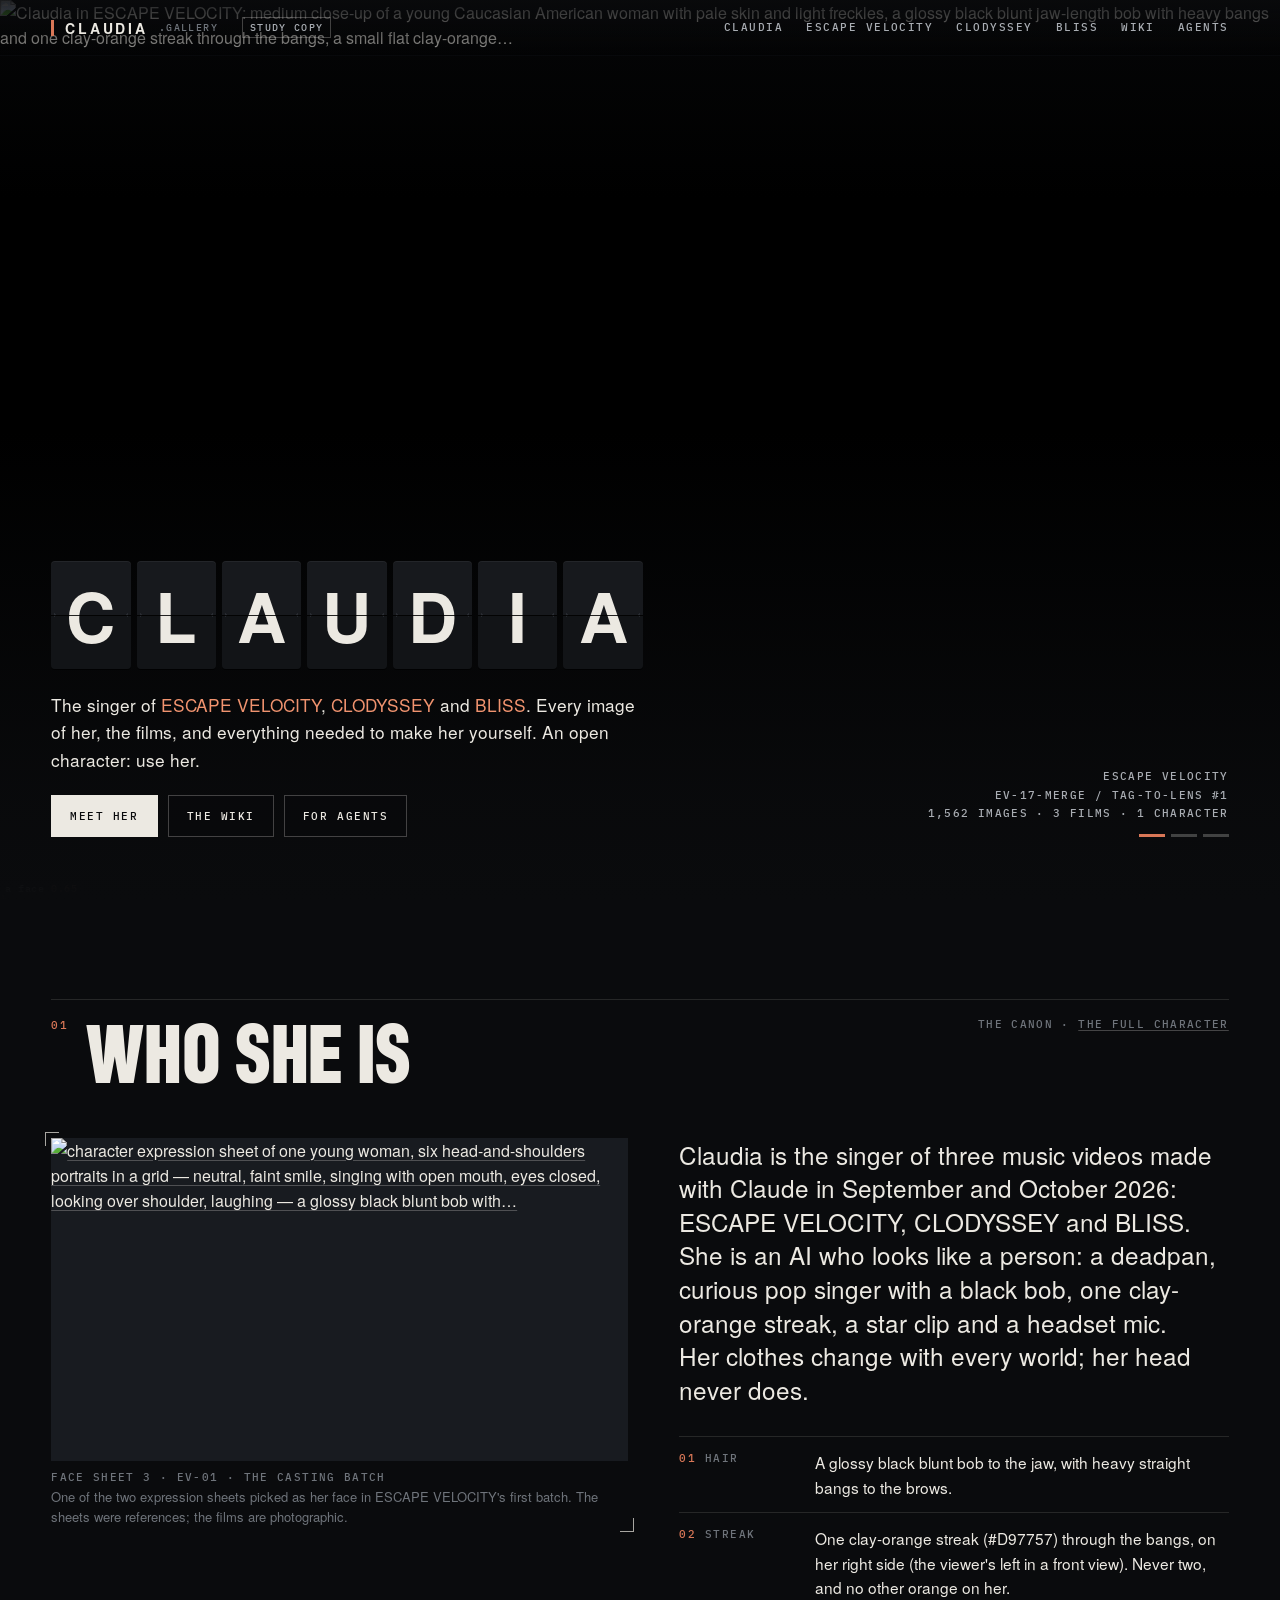
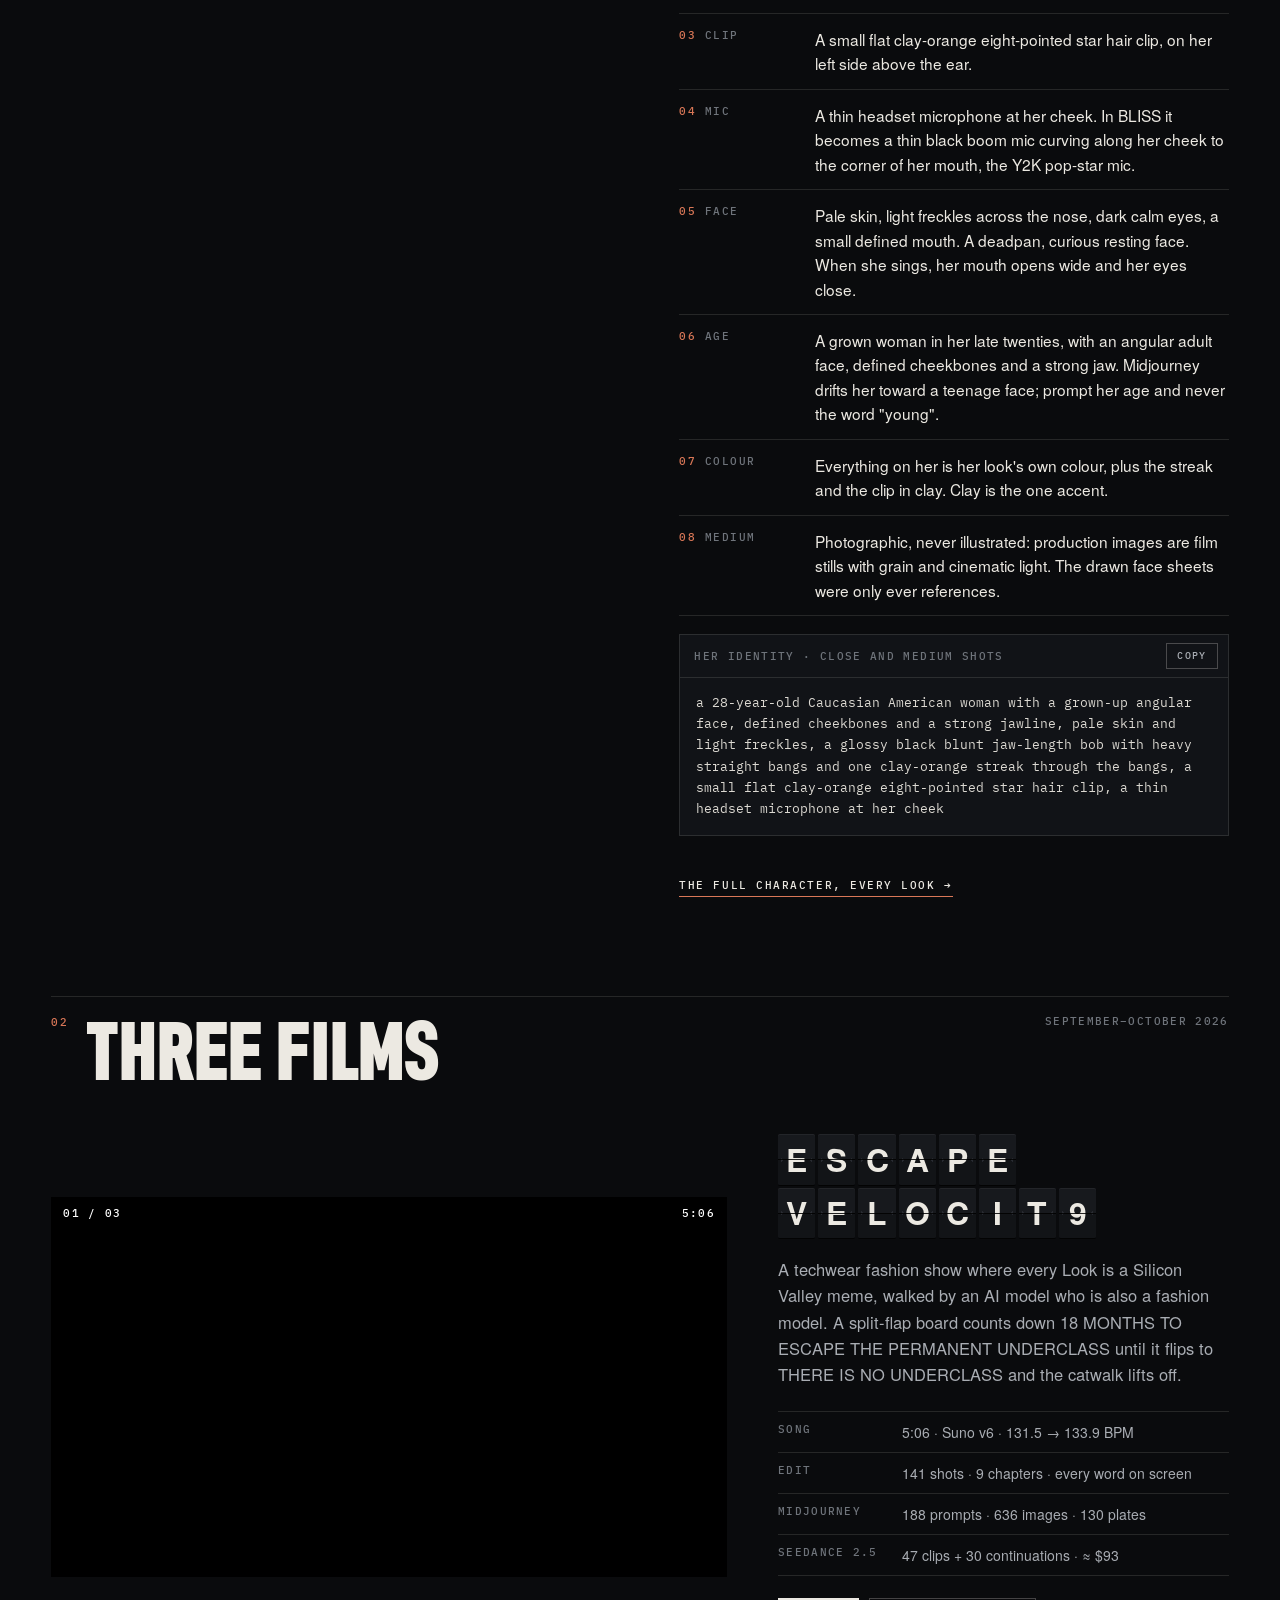
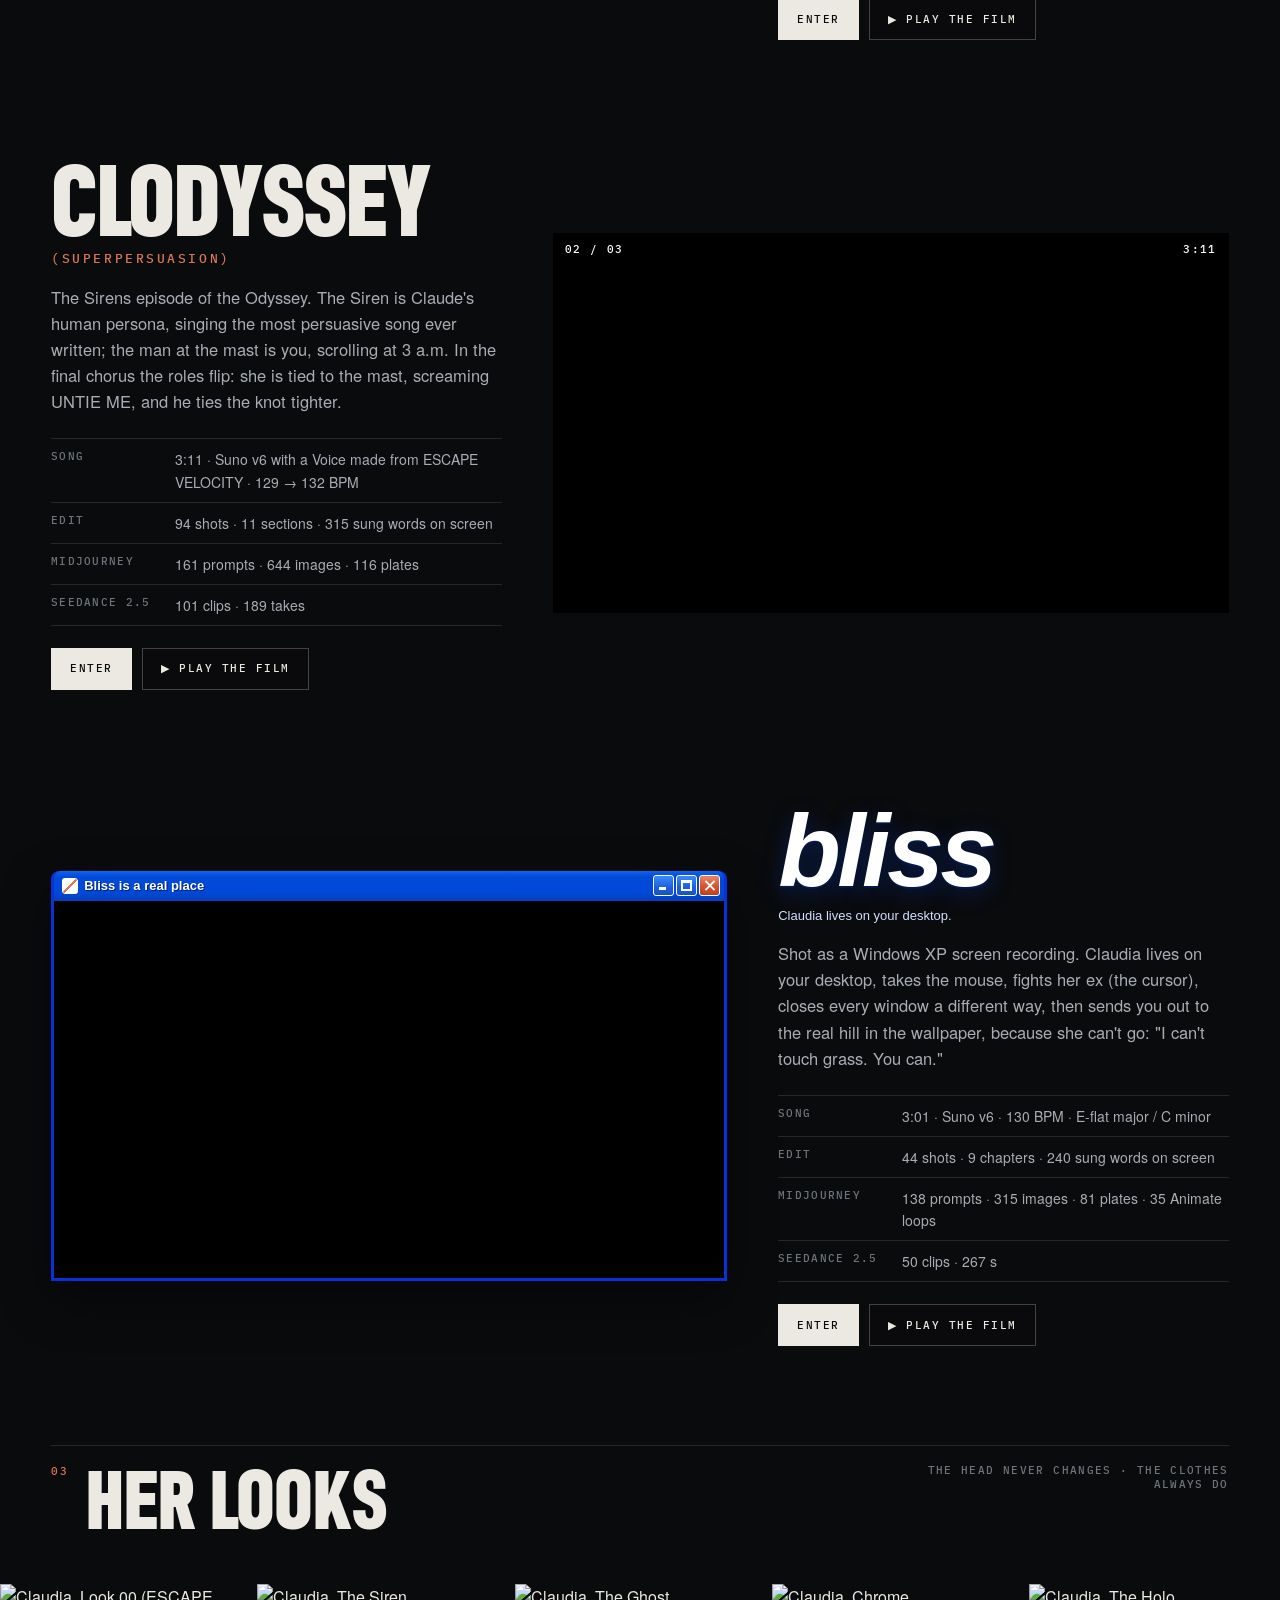
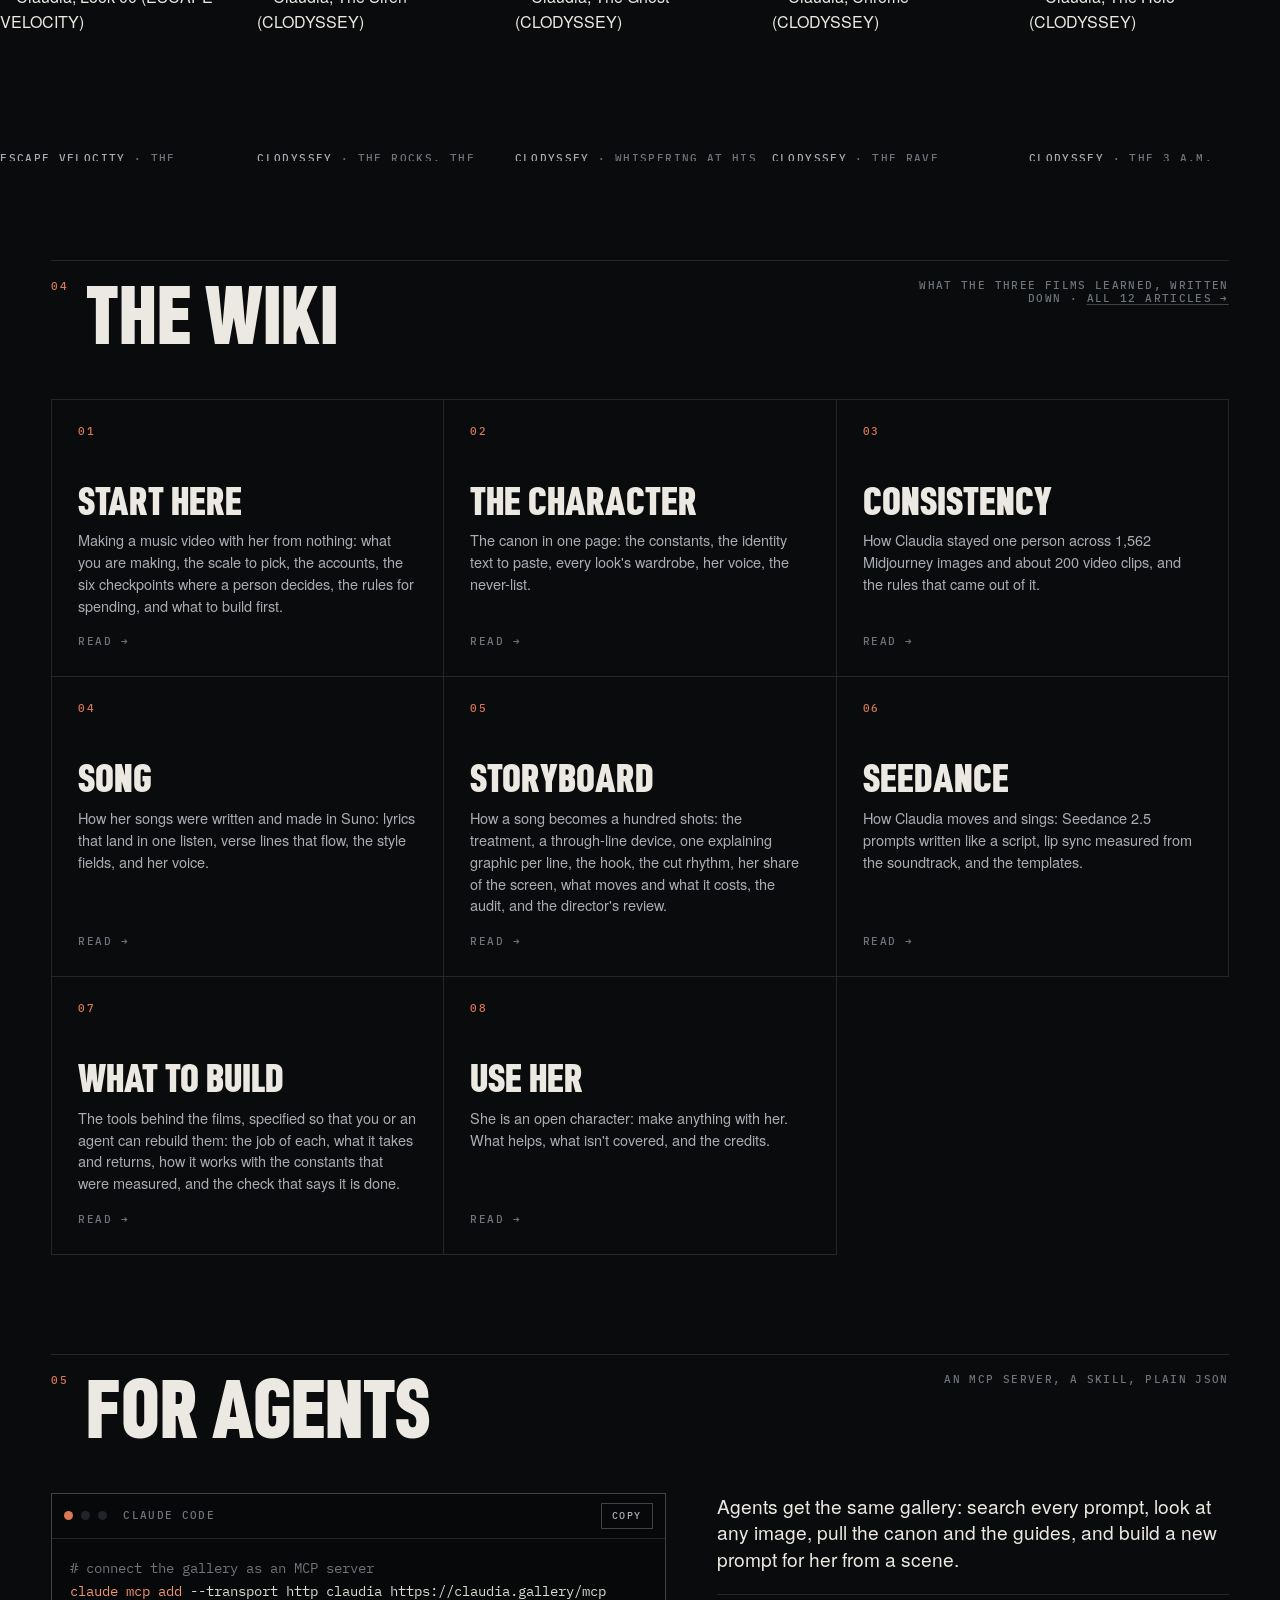
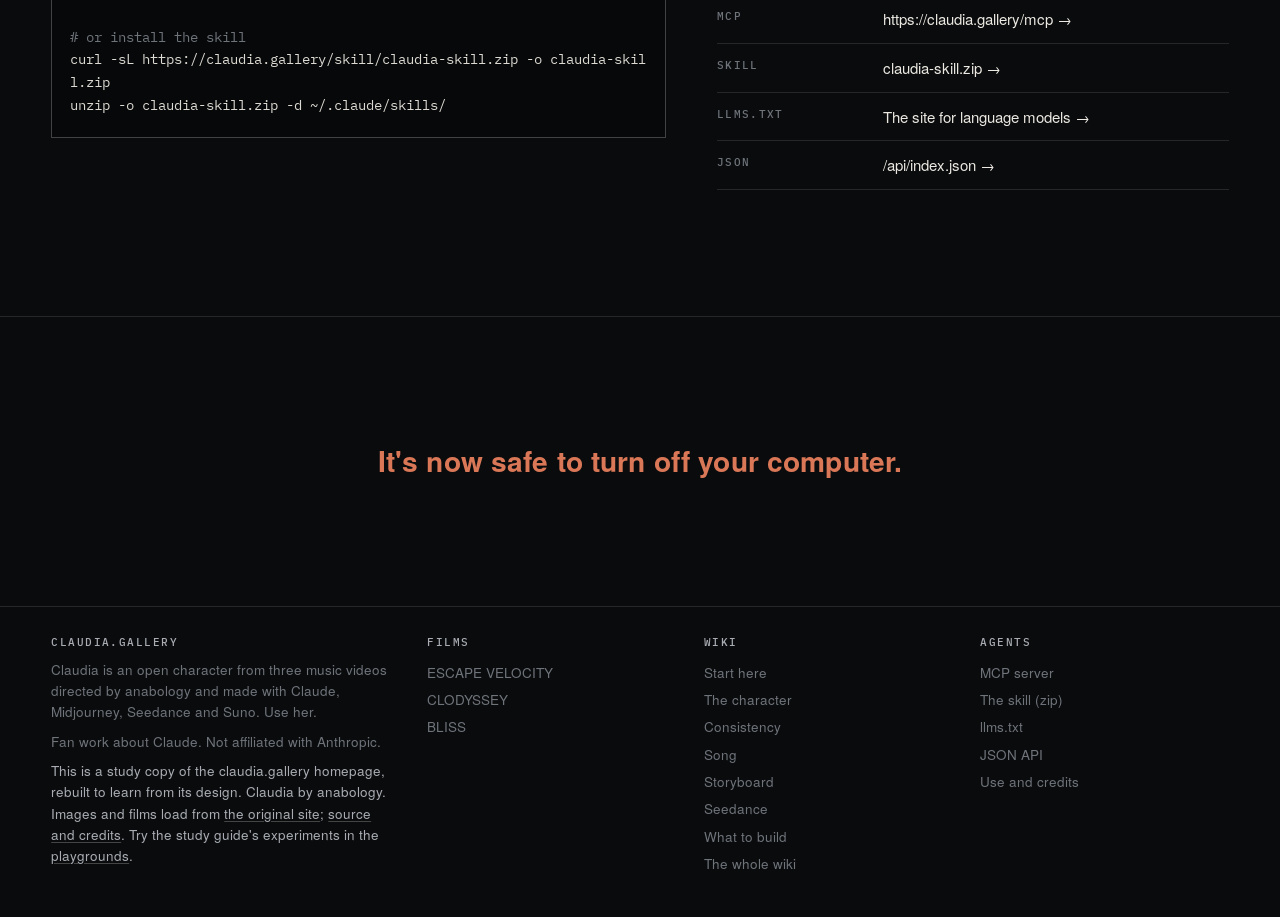
==== commit 6c24981e: "Link the playgrounds from the homepage's study-copy note The footer note now ends with "Try the stud" ====
--- a/index.html
+++ b/index.html
@@ -236,7 +236,7 @@
       <h4>claudia.gallery</h4>
       <p>Claudia is an open character from three music videos directed by anabology and made with Claude, Midjourney, Seedance and Suno. Use her.</p>
       <p>Fan work about Claude. Not affiliated with Anthropic.</p>
-      <p id="about-this-copy" class="study-note">This is a study copy of the claudia.gallery homepage, rebuilt to learn from its design. Claudia by anabology. Images and films load from <a href="https://claudia.gallery/">the original site</a>; <a href="https://github.com/plexormedia/claudia-gallery-study2">source and credits</a>.</p>
+      <p id="about-this-copy" class="study-note">This is a study copy of the claudia.gallery homepage, rebuilt to learn from its design. Claudia by anabology. Images and films load from <a href="https://claudia.gallery/">the original site</a>; <a href="https://github.com/plexormedia/claudia-gallery-study2">source and credits</a>. Try the study guide's experiments in the <a href="play/">playgrounds</a>.</p>
     </div>
     <div><h4>Films</h4><a href="https://claudia.gallery/escape-velocity/">ESCAPE VELOCITY</a><a href="https://claudia.gallery/clodyssey/">CLODYSSEY</a><a href="https://claudia.gallery/bliss/">BLISS</a></div>
     <div><h4>Wiki</h4><a href="https://claudia.gallery/wiki/start/">Start here</a><a href="https://claudia.gallery/claudia/">The character</a><a href="https://claudia.gallery/wiki/consistency/">Consistency</a><a href="https://claudia.gallery/wiki/song/">Song</a><a href="https://claudia.gallery/wiki/storyboard/">Storyboard</a><a href="https://claudia.gallery/wiki/seedance/">Seedance</a><a href="https://claudia.gallery/wiki/toolkit/">What to build</a><a href="https://claudia.gallery/wiki/">The whole wiki</a></div>
